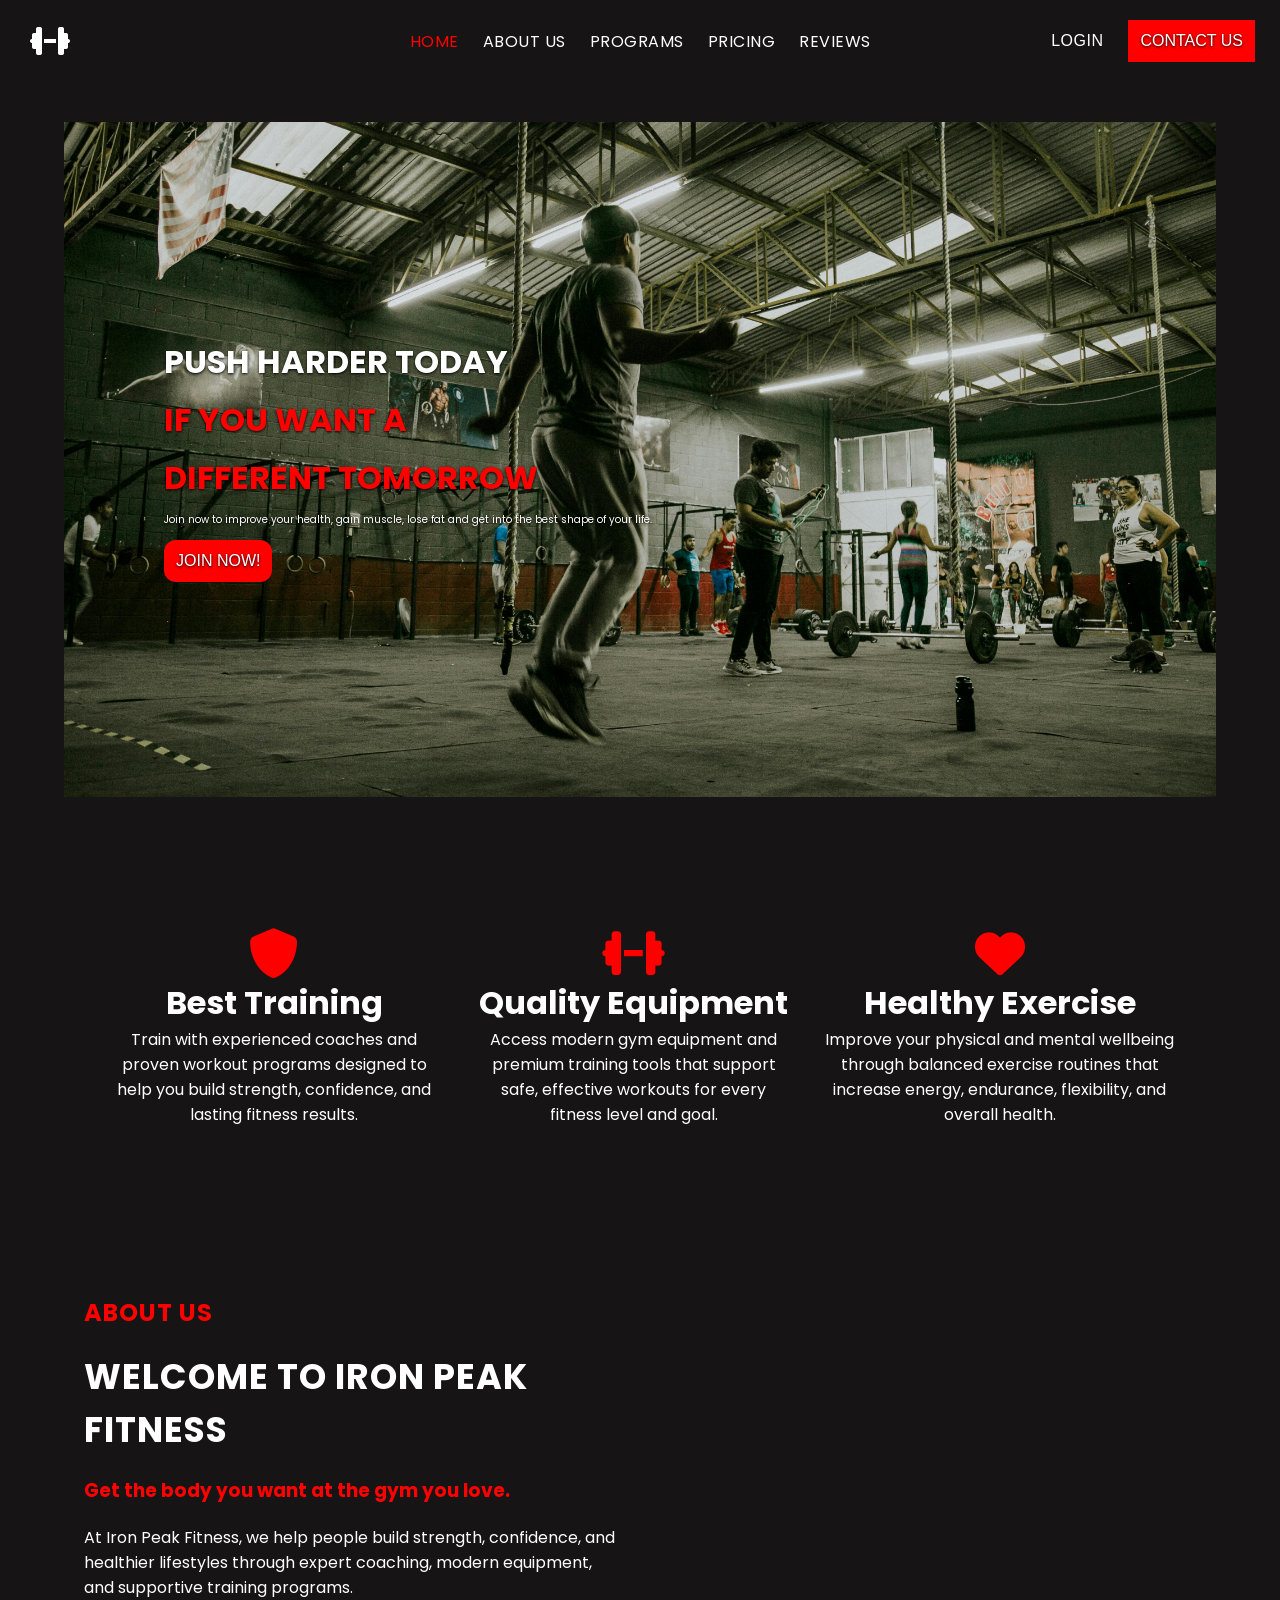
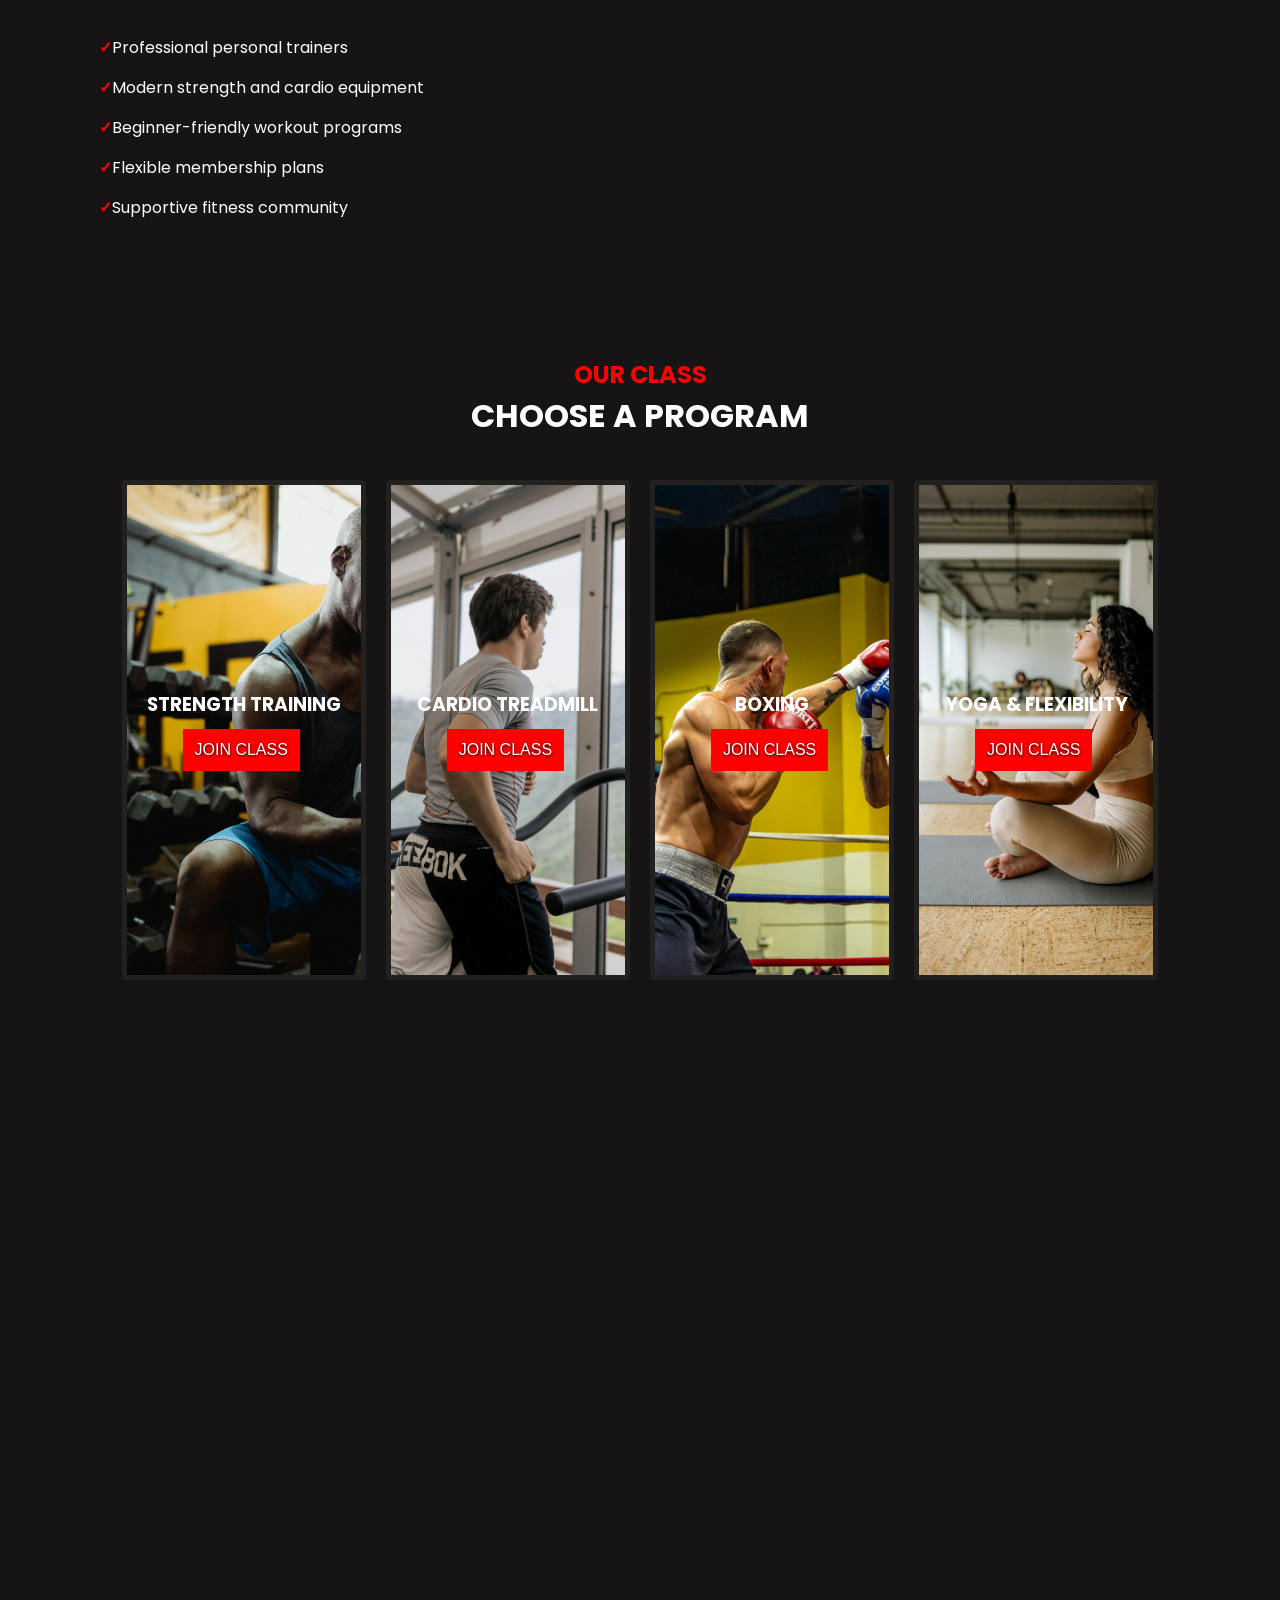
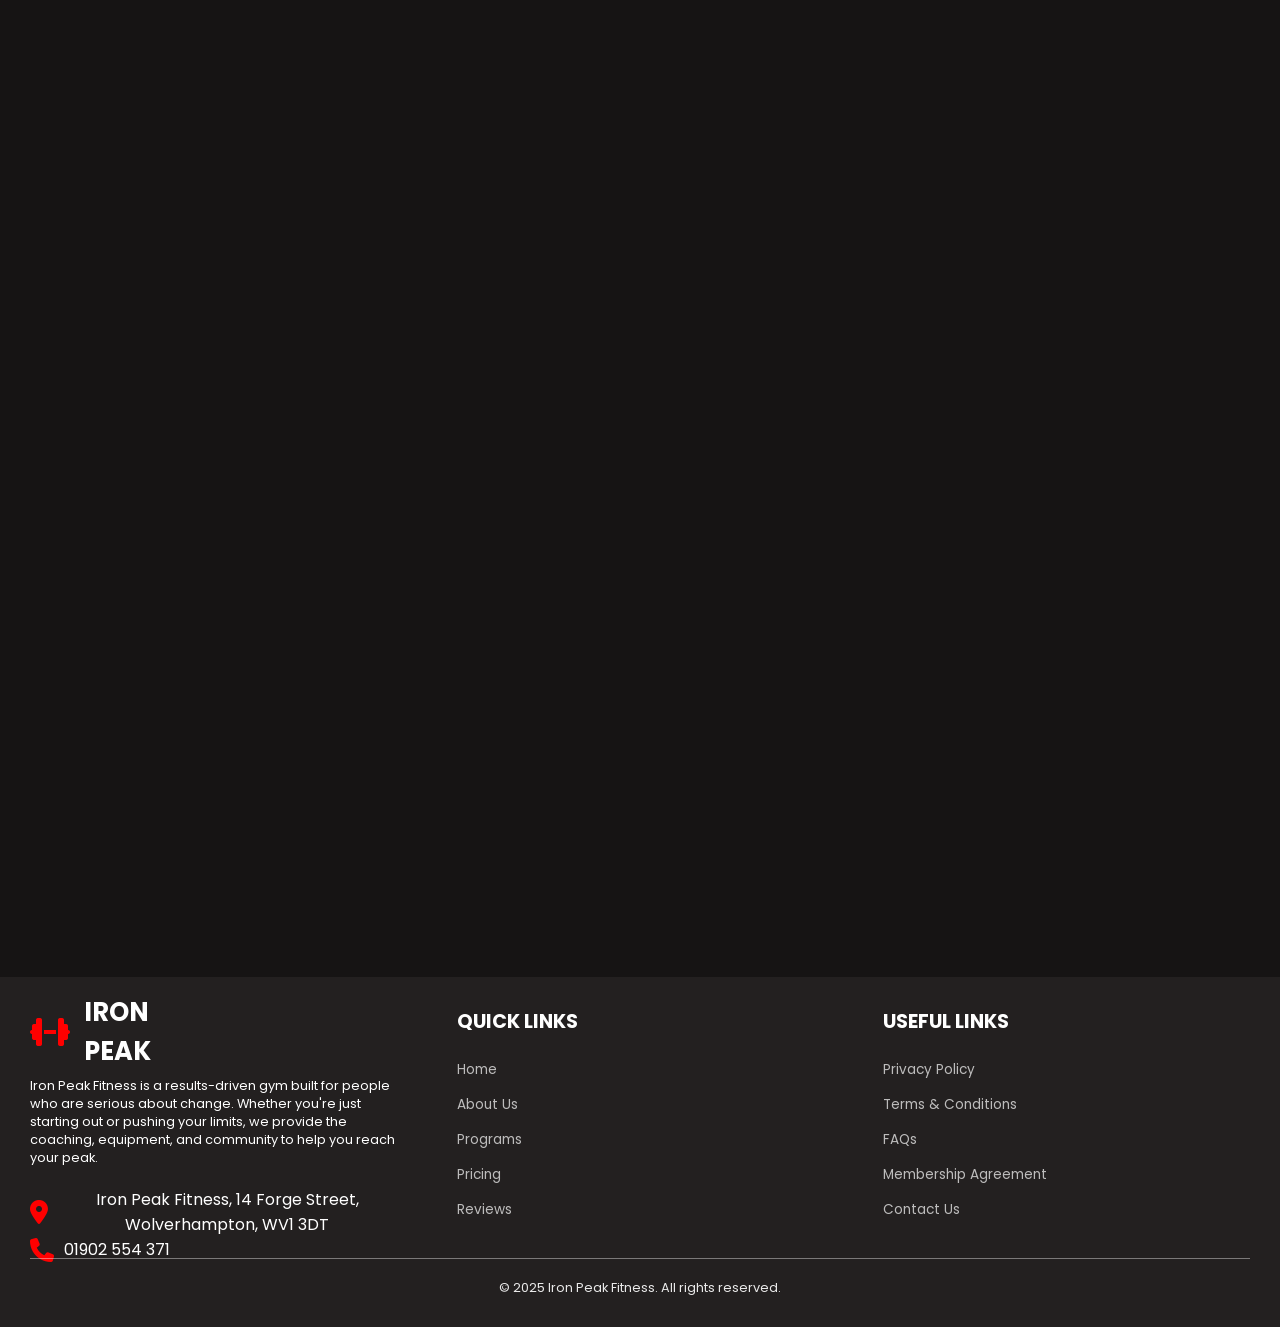
==== index.html @ 9422c751 "Reviews Reworked, HTML/CSS Reworked, Entire Footer Complete" ====
<!DOCTYPE html>
<html lang="en">
<head>
    <meta charset="UTF-8">
    <meta name="viewport" content="width=device-width, initial-scale=1.0">
    <title>Iron Peak</title>
    <link rel="stylesheet" href="CSS/style.css">
    <link rel="stylesheet" href="https://cdnjs.cloudflare.com/ajax/libs/font-awesome/6.5.0/css/all.min.css">
</head>
<body>
    <div class="navbar">
        <div class="company-name">
            <i class="fa-solid fa-dumbbell company-icon"></i>
        </div>
        <div class="nav-items">
            <a href="#home" class="nav-buttons nav-link">HOME</a>
            <a href="#about" class="nav-buttons nav-link">ABOUT US</a>
            <a href="#programs" class="nav-buttons nav-link">PROGRAMS</a>
            <a href="#pricing" class="nav-buttons nav-link">PRICING</a>
            <a href="#reviews" class="nav-buttons nav-link">REVIEWS</a>
        </div>
        <div class="nav-actions">
            <button class="nav-buttons">LOGIN</button>
            <button class="contact-us">CONTACT US</button>
        </div>
    </div>

    <div class="page-sections">
        <div class="join-us-section" id="home">
            <div class="message-wrapper">
                <div class="ju-message">
                    <p><strong>PUSH HARDER TODAY</strong></p>
                    <p class="text-red"><strong>IF YOU WANT A</strong></p>
                    <p class="text-red"><strong>DIFFERENT TOMORROW</strong></p>
                    <p class="ju-subtext">Join now to improve your health, gain muscle, lose fat and get into the best shape of your life.</p>
                </div>
                <button class="contact-us join-btn">JOIN NOW!</button>
            </div>
        </div>

        <div class="details-section hidden">
            <div class="training-text">
                <i class="fa-solid fa-shield"></i>
                <h1>Best Training</h1>
                <p>Train with experienced coaches and proven workout programs designed to help you build strength, confidence, and lasting fitness results.</p>
            </div>
            <div class="equipment-text">
                <i class="fa-solid fa-dumbbell"></i>
                <h1>Quality Equipment</h1>
                <p>Access modern gym equipment and premium training tools that support safe, effective workouts for every fitness level and goal.</p>
            </div>
            <div class="health-text">
                <i class="fa-solid fa-heart"></i>
                <h1>Healthy Exercise</h1>
                <p>Improve your physical and mental wellbeing through balanced exercise routines that increase energy, endurance, flexibility, and overall health.</p>
            </div>
        </div>

        <div class="about-us-section hidden" id="about">
            <div class="about-content">
                <h2 class="section-label">ABOUT US</h2>
                <h1 class="section-title">WELCOME TO IRON PEAK FITNESS</h1>
                <h3 class="text-red">Get the body you want at the gym you love.</h3>
                <p>At Iron Peak Fitness, we help people build strength, confidence, and healthier lifestyles through expert coaching, modern equipment, and supportive training programs.</p>
                <ul>
                    <li>Professional personal trainers</li>
                    <li>Modern strength and cardio equipment</li>
                    <li>Beginner-friendly workout programs</li>
                    <li>Flexible membership plans</li>
                    <li>Supportive fitness community</li>
                </ul>
            </div>
            <div class="about-image"></div>
        </div>

        <div class="program-section hidden" id="programs">
            <div class="program-text">
                <h2 class="section-label">OUR CLASS</h2>
                <h1>CHOOSE A PROGRAM</h1>
            </div>
            <div class="program-grids">
                <div class="program-card strength hidden">
                    <h3>STRENGTH TRAINING</h3>
                    <button class="contact-us">JOIN CLASS</button>
                </div>
                <div class="program-card cardio hidden">
                    <h3>CARDIO TREADMILL</h3>
                    <button class="contact-us">JOIN CLASS</button>
                </div>
                <div class="program-card boxing hidden">
                    <h3>BOXING</h3>
                    <button class="contact-us">JOIN CLASS</button>
                </div>
                <div class="program-card yoga hidden">
                    <h3>YOGA & FLEXIBILITY</h3>
                    <button class="contact-us">JOIN CLASS</button>
                </div>
            </div>
        </div>

        <div class="pricing-section hidden" id="pricing">
            <div class="program-text">
                <h2 class="section-label">OUR PRICING</h2>
                <h1>CHOOSE YOUR PLAN</h1>
            </div>
            <div class="pricing-grids">
                <div class="pricing-card pricing-card--standard hidden">
                    <h3>PERSONAL</h3>
                    <i class="fa-solid fa-utensils"></i>
                    <p>$49.99</p>
                    <ul>
                        <li> Access to all gym equipment</li>
                        <li> 2 group classes per week</li>
                        <li> Basic fitness assessment on joining</li>
                        <li> Access to member mobile app</li>
                        <li> Locker room & shower access</li>
                    </ul>
                    <div class="btn-wrapper">
                        <button class="contact-us pricing">GET STARTED</button>
                    </div>
                </div>
                <div class="pricing-card pricing-card--featured hidden">
                    <h3>ENTERPRISE</h3>
                    <i class="fa-solid fa-stopwatch"></i>
                    <p>$69.99</p>
                    <ul>
                        <li> Unlimited group classes</li>
                        <li> 1 personal training session per month</li>
                        <li> Quarterly fitness progress reviews</li>
                        <li> Nutrition guidance resources</li>
                        <li> Priority class booking</li>
                        <li> Locker room & shower access</li>
                    </ul>
                    <div class="btn-wrapper">
                        <button class="contact-us pricing">GET STARTED</button>
                    </div>
                </div>
                <div class="pricing-card pricing-card--standard hidden">
                    <h3>PROFESSIONAL</h3>
                    <i class="fa-solid fa-money-bill"></i>
                    <p>$129.99</p>
                    <ul>
                        <li> Unlimited group classes</li>
                        <li> 4 personal training sessions per month</li>
                        <li> Monthly body composition analysis</li>
                        <li> Custom nutrition & meal plan</li>
                        <li> 24/7 gym access</li>
                        <li> Dedicated locker</li>
                        <li> Direct coach messaging</li>
                    </ul>
                    <div class="btn-wrapper">
                        <button class="contact-us pricing">GET STARTED</button>
                    </div>
                </div>
            </div>
        </div>

        <div class="reviews-section hidden" id="reviews">

            <div class="review-title">
                    <h2 class="section-label">OUR TESTIMONIALS</h2>
                    <h1 class="section-title">WHAT THEY SAY</h1>
                </div>

            <div class="review-content">
                <div class="review">
                    <i class="fa-solid fa-quote-left quote-icon"></i>
                    <h3>Priya Sharma</h3>
                    <p>
                        As someone who was completely new to the gym, I was nervous about joining. The coaches at Iron Peak made me feel welcome from day one and helped me build a routine that actually fits my life. Six months in and I'm stronger than I've ever been.
                    </p>
                    <div class="star-wrapper">
                        <i class="fa-solid fa-star"></i>
                        <i class="fa-solid fa-star"></i>
                        <i class="fa-solid fa-star"></i>
                        <i class="fa-solid fa-star"></i>
                        <i class="fa-solid fa-star"></i>
                    </div>
                </div>

                <div class="review">
                    <i class="fa-solid fa-quote-left quote-icon"></i>
                    <h3>Marcus Webb</h3>
                    <p>
                        I've tried a few gyms over the years but Iron Peak is something else. The equipment is always clean and well-maintained, the staff actually know your name, and the atmosphere pushes you to show up even on the days you don't feel like it. Best decision I've made for my health.
                    </p>
                    <div class="star-wrapper">
                        <i class="fa-solid fa-star"></i>
                        <i class="fa-solid fa-star"></i>
                        <i class="fa-solid fa-star"></i>
                        <i class="fa-solid fa-star"></i>
                        <i class="fa-solid fa-star"></i>
                    </div>
                </div>
            </div>
        </div>

        <div class="footer">
            <div class="footer-info">
                <div class="footer-branding">
                    <div class="footer-title">
                        <i class="fa-solid fa-dumbbell dumbell"></i>
                        <h1>IRON PEAK</h1>
                    </div>
                        <p class="text-white">Iron Peak Fitness is a results-driven gym built for people who are serious about change. Whether you're just starting out or pushing your limits, we provide the coaching, equipment, and community to help you reach your peak.</p>
                    <div class="footer-location-number">
                        <div class="location">
                           <i class="fa-solid fa-location-dot"></i> 
                           <p>Iron Peak Fitness, 14 Forge Street, Wolverhampton, WV1 3DT</p>
                        </div>

                        <div class="number">
                            <i class="fa-solid fa-phone"></i>
                            <p>01902 554 371</p>
                        </div>
                    </div>
                </div>

                    <div class="footer-branding">
                        <div class="footer-title font-size">
                            <h1>QUICK LINKS</h1>
                        </div>
                        <ul class="footer-links">
                            <li><a href="#home">Home</a></li>
                            <li><a href="#about">About Us</a></li>
                            <li><a href="#programs">Programs</a></li>
                            <li><a href="#pricing">Pricing</a></li>
                            <li><a href="#reviews">Reviews</a></li>
                        </ul>
                    </div>

                    <div class="footer-branding">
                        <div class="footer-title font-size">
                            <h1>USEFUL LINKS</h1>
                        </div>
                        <ul class="footer-links">
                            <li><a href="#">Privacy Policy</a></li>
                            <li><a href="#">Terms & Conditions</a></li>
                            <li><a href="#">FAQs</a></li>
                            <li><a href="#">Membership Agreement</a></li>
                            <li><a href="#">Contact Us</a></li>
                        </ul>
                    </div>
                    <div class="footer-socials">
                        <p class="text-white">© 2025 Iron Peak Fitness. All rights reserved.</p>
                    </div>
            </div>
        </div>


    </div>

    <script src="JS/app.js"></script>
</body>
</html>
---- CSS/style.css ----
@import url(https://fonts.googleapis.com/css?family=Poppins:100,100italic,200,200italic,300,300italic,regular,italic,500,500italic,600,600italic,700,700italic,800,800italic,900,900italic);

html {
    scroll-behavior: smooth;
}

* {
    margin: 0;
    padding: 0;
    box-sizing: border-box;
}

body {
    font-family: 'Poppins', Arial;
    min-width: 100%;
    background-color: rgb(22, 20, 20);
}

/* Utilities */

.text-red {
    color: red;
}

.text-white {
    color: white;
    font-size: 0.8rem;
}

.section-label {
    color: red;
}

.section-title {
    font-size: 35px;
}

/* Nav */
.navbar {
    display: flex;
    align-items: center;
    justify-content: space-between;
    padding: 20px;
    height: 10%;
    width: 100%;
    position: sticky;
    top: 0;
    z-index: 1000;
    background-color: rgba(23, 21, 21, 0.95);
    backdrop-filter: blur(8px);
}

.company-name {
    display: flex;
    flex-direction: column;
    align-items: center;
    color: white;
    padding-left: 10px;
}

.company-name h5 {
    margin: 0;
}

.company-name p {
    margin: 0;
}

.company-icon {
    font-size: 2rem;
    color: white;
}

.nav-items {
    display: flex;
    gap: 14px;
    position: absolute;
    left: 50%;
    transform: translateX(-50%);
}

.nav-buttons {
    border: none;
    padding: 5px;
    border-radius: 5px;
    background: none;
    color: white;
    cursor: pointer;
    letter-spacing: 0.5px;
    font-size: 1rem;
    text-decoration: none;
}

.contact-us {
    border: none;
    padding: 12px;
    margin-right: 5px;
    background-color: red;
    color: white;
    text-align: center;
    cursor: pointer;
    font-size: 1rem;
    text-shadow: 0px 1px 3px black;
}

.nav-buttons:hover {
    transform: translateY(-1px);
    transition: 0.1s ease-out;
}

.nav-buttons:active {
    transform: translateY(0px);
}

.contact-us:hover {
    transform: translateY(-1px);
    transition: 0.1s ease-out;
}

.contact-us:active {
    transform: translateY(0px);
}

.nav-actions {
    display: flex;
    gap: 20px;
    align-items: center;
}

/* Join Us Section */

.page-sections {
    display: flex;
    min-width: 100%;
    flex-direction: column;
    gap: 80px;
    padding: 40px 0;
    padding-bottom: 0;
}

.join-us-section {
    height: 75vh;
    background-image: url(../Images/JoinUsBG.jpg);
    background-size: cover;
    background-position: center;
    background-repeat: no-repeat;
    padding: 30px;
    width: 90%;
    max-width: 1600px;
    margin: 0 auto;
}

.ju-message {
    color: white;
    width: fit-content;
    display: flex;
    flex-direction: column;
    gap: 10px;
    font-size: 2rem;
    text-shadow: 0px 1px 3px black;
}

.ju-subtext {
    font-size: 10px;
}

.message-wrapper {
    min-width: 25%;
    height: 100%;
    display: flex;
    justify-content: center;
    align-items: flex-start;
    flex-direction: column;
    margin-left: 70px;
}

.join-btn {
    border-radius: 12px;
    margin-top: 12px;
}

/* Details Section */

.details-section {
    display: flex;
    align-items: center;
    gap: 10px;
    padding: 30px;
    width: 90%;
    height: 300px;
    max-width: 1600px;
    margin: 0 auto;
}

.training-text, .equipment-text, .health-text {
    padding: 10px;
    color: white;
    text-align: center;
}

.training-text i, .equipment-text i, .health-text i {
    font-size: 50px;
    color: red;
}

/* About Us Section */

.about-us-section {
    width: 90%;
    max-width: 1600px;
    height: 600px;
    display: flex;
    justify-content: space-between;
    align-items: center;
    margin: 0 auto;
}

.about-content {
    width: 50%;
    display: flex;
    flex-direction: column;
    gap: 20px;
    padding: 20px;
    color: white;
}

.about-content h1, .about-content h2 {
    letter-spacing: 1px;
}

.about-content ul {
    list-style: none;
    padding: 0;
}

.about-content li {
    margin: 15px 0 0 15px;
}

.about-content li::before {
    content: "✓";
    color: red;
    font-weight: bold;
}

.about-image {
    width: 50%;
    height: 100%;
    background-image: url(../Images/BG1.jpg);
    background-size: cover;
    background-position: center;
    background-repeat: no-repeat;
}

/* Program Section */

.program-section {
    width: 90%;
    max-width: 1600px;
    height: 700px;
    margin: 0 auto;
}

.program-text {
    display: flex;
    justify-content: center;
    align-items: center;
    flex-direction: column;
    padding: 20px;
    color: white;
    width: 100%;
    max-width: 1600px;
}

.program-grids {
    display: grid;
    grid-template-columns: repeat(4, 1fr);
    gap: 20px;
    width: 90%;
    height: 500px;
    margin: 20px auto;
}

.program-card {
    color: white;
    padding: 20px;
    display: flex;
    flex-direction: column;
    justify-content: center;
    align-items: center;
    text-align: center;
    gap: 10px;
    transition: transform 0.3s ease, box-shadow 0.3s ease;
    background-size: cover;
    border: 5px solid rgb(35, 32, 32);
    border-radius: 4px;
}

.yoga {
    background-image: url(../Images/GRID4.jpg);
    background-size: cover;
    background-position: center;
    background-repeat: no-repeat;
}

.strength {
    background-image: url(../Images/GRID1.jpg);
    background-size: cover;
    background-position: center;
    background-repeat: no-repeat;
}

.cardio {
    background-image: url(../Images/GRID2.jpg);
    background-size: cover;
    background-position: center;
    background-repeat: no-repeat;
}

.boxing {
    background-image: url(../Images/GRID3.jpg);
    background-size: cover;
    background-position: center;
    background-repeat: no-repeat;
}

.program-card:hover {
    transform: translateY(-10px);
}

/* Pricing Section */

.pricing-section {
    width: 90%;
    max-width: 1600px;
    height: 700px;
    margin: 0 auto;
}

.pricing-card {
    color: white;
    border-radius: 12px;
    display: flex;
    text-align: center;
    flex-direction: column;
    margin: 20px;
    gap: 20px;
    font-size: 1rem;
    padding: 20px 20px 40px 20px;
}

.pricing-card--standard {
    border: 2px solid white;
}

.pricing-card--featured {
    border: 2px solid red;
}

.pricing-card ul {
    list-style: none;
    padding: 0;
}

.pricing-card i {
    font-size: 2rem;
}

.pricing-card p {
    font-size: 2.2rem;
    color: red;
    font-weight: bold;
    padding-bottom: 20px;
    border-bottom: 1px solid rgba(255, 0, 0, 0.4);
    align-self: stretch;
}

.pricing-card h3 {
    letter-spacing: 2px;
    font-size: 1.5rem;
}

.pricing-card li {
    margin: 15px 0 0 15px;
    list-style: none;
    text-align: center;
}

.pricing-card li::before {
    content: "✓";
    color: red;
    font-weight: bold;
}

.pricing {
    text-align: center;
    width: 50%;
}

.btn-wrapper {
    display: flex;
    justify-content: center;
    align-items: center;
}

.pricing-grids {
    display: grid;
    grid-template-columns: repeat(3, 1fr);
    gap: 20px;
    width: 90%;
    height: 500px;
    margin: 20px auto;
}

.about-us-section,
.program-section,
.pricing-section,
.join-us-section,
.reviews-section {
    scroll-margin-top: 100px;
}

/* Reviews Section */

.reviews-section {
    width: 90%;
    max-width: 1600px;
    min-height: 600px;
    display: flex;
    flex-direction: column;
    justify-content: center;
    align-items: center;
    margin: 0 auto;
}

.review-content {
    width: 100%;
    gap: 20px;
    padding: 20px;
    color: white;

    display: grid;
    grid-template-columns: repeat(2, 1fr);
}

.review {
    display: flex;
    align-items: center;
    justify-content: center;
    flex-direction: column;
    gap: 7px;
    text-align: center;
    border-radius: 4px;
    padding: 20px;
    background-color: rgb(35, 32, 32); 
}

.review-title {
    width: 100%;
    display: flex;
    flex-direction: column;
    justify-content: center;
    align-items: center;
    gap: 6px;
    padding: 10px;
    color: white;
}

.star-wrapper {
    display: flex;
    color: red;
    gap: 10px;
    font-size: 1.3rem;
}

.quote-icon {
    font-size: 3rem;
    color: red;
}

/* Footer */

.footer {
    width: 100%;
    min-height: 350px;

    background-color: rgb(35, 32, 32); 
}

.footer-info {
    min-height: 350px;
    width: 100%;
    display: grid;
    grid-template-columns: repeat(3, 1fr);
    grid-template-rows: auto auto;
}

.footer-branding {
    height: 270px;
    padding: 30px;
    display: flex;
    flex-direction: column;
    gap: 20px;
}

.footer-title {
  display: flex;
  gap: 14px;
  color: white;
  align-items: center;
  height: 50px;
  width: 40%;
  font-size: 0.8rem;
}

.footer-location-number {
    height: 100%;
    display: flex;
    flex-direction: column;
    justify-content: space-between;
}

.fa-location-dot, .fa-phone {
    color: red;
    font-size: 1.5rem;
}

.location, .number {
    display: flex;
    align-items: center;
    text-align: center;
    gap: 10px;
    color: white;
}

.dumbell {
    font-size: 2rem;
    color: red;
}

.footer-links {
    list-style: none;
    padding: 0;
    display: flex;
    flex-direction: column;
    gap: 10px;
}

.footer-links a {
    color: rgba(255, 255, 255, 0.7);
    text-decoration: none;
    font-size: 0.85rem;
    transition: color 0.2s ease;
}

.footer-links a:hover {
    color: red;
}

.font-size {
    font-size: 0.6rem;
}

.footer-socials {
    grid-column: 1 / -1;
    padding: 20px 30px;
    border-top: 1px solid rgba(255, 255, 255, 0.4);
    margin: 0 30px 0 30px;
    text-align: center;
}

.footer-socials p {
    opacity: 0.9;
}

/* Animations */

.hidden {
    opacity: 0;
    transform: translateY(50px);
    transition: all 0.6s ease;
}

.show {
    opacity: 1;
    transform: translateY(0);
}

.active-link {
    color: red;
}

/* Media Query */
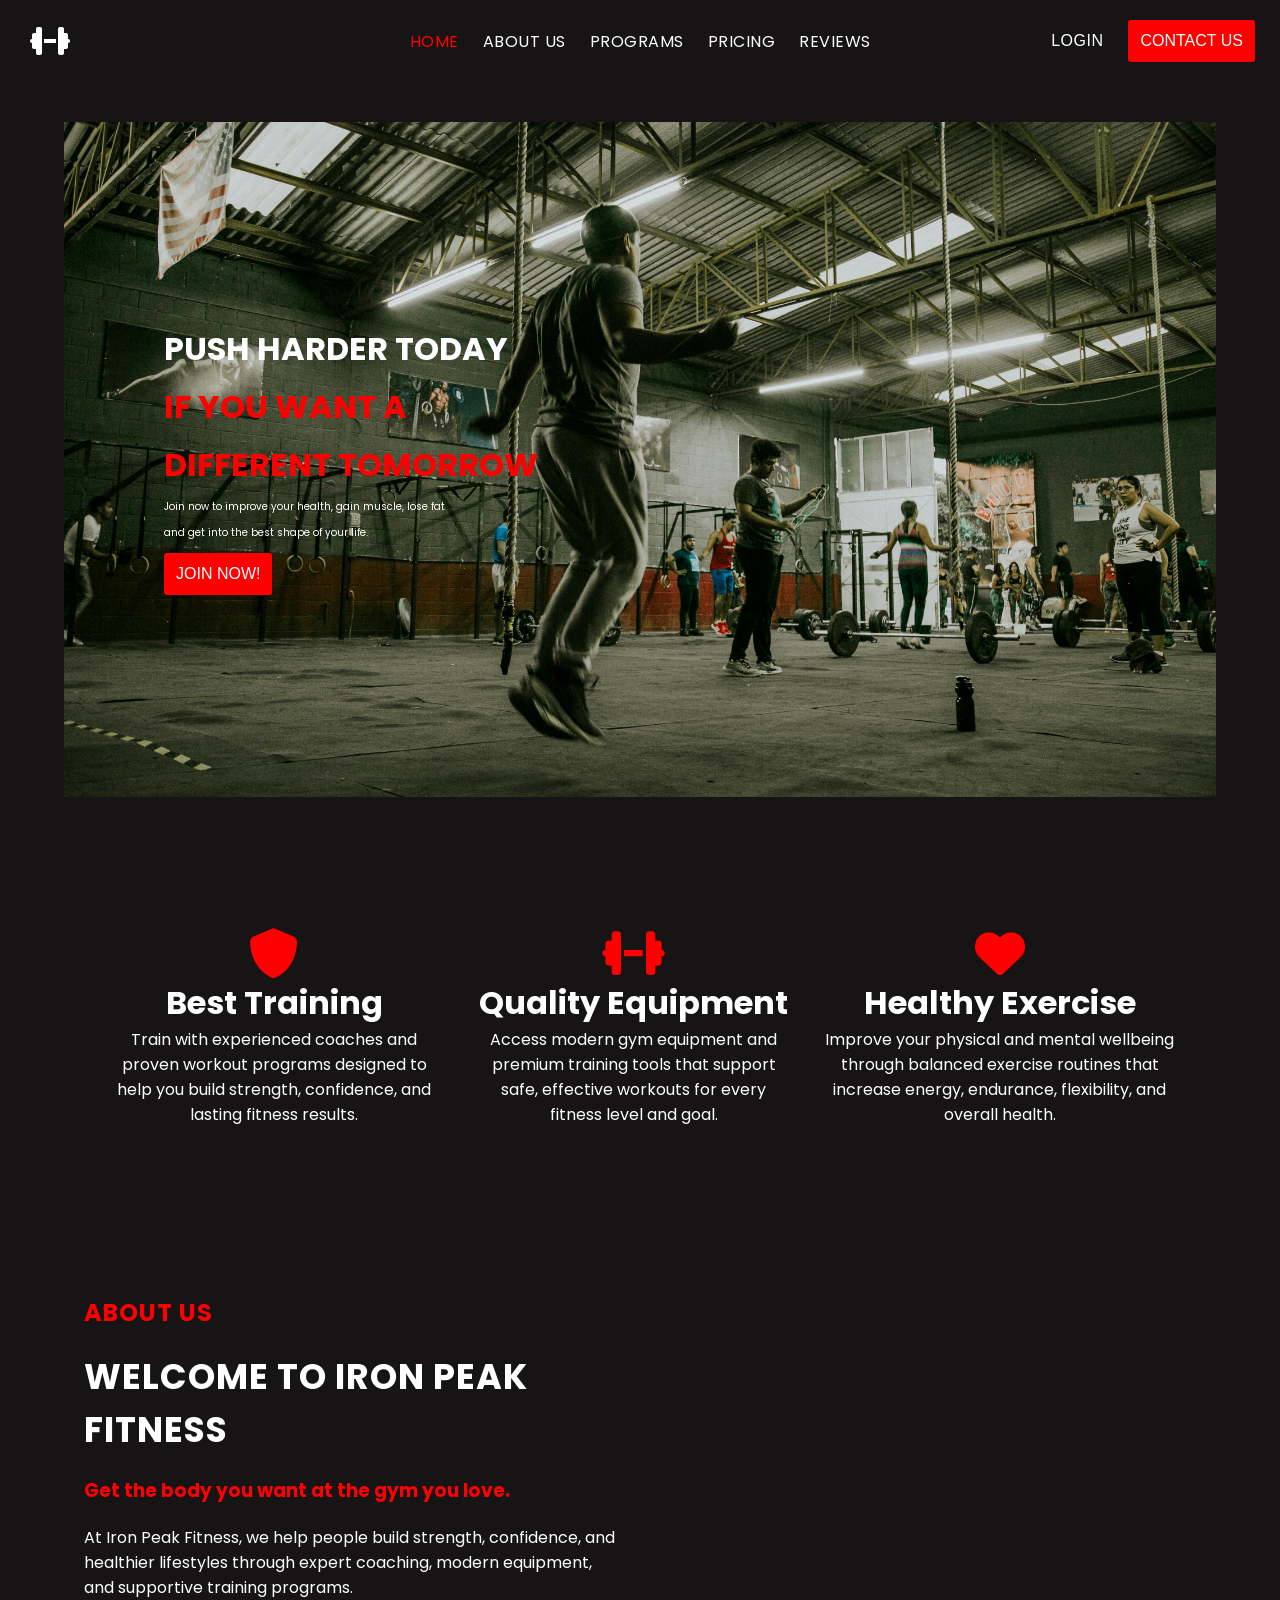
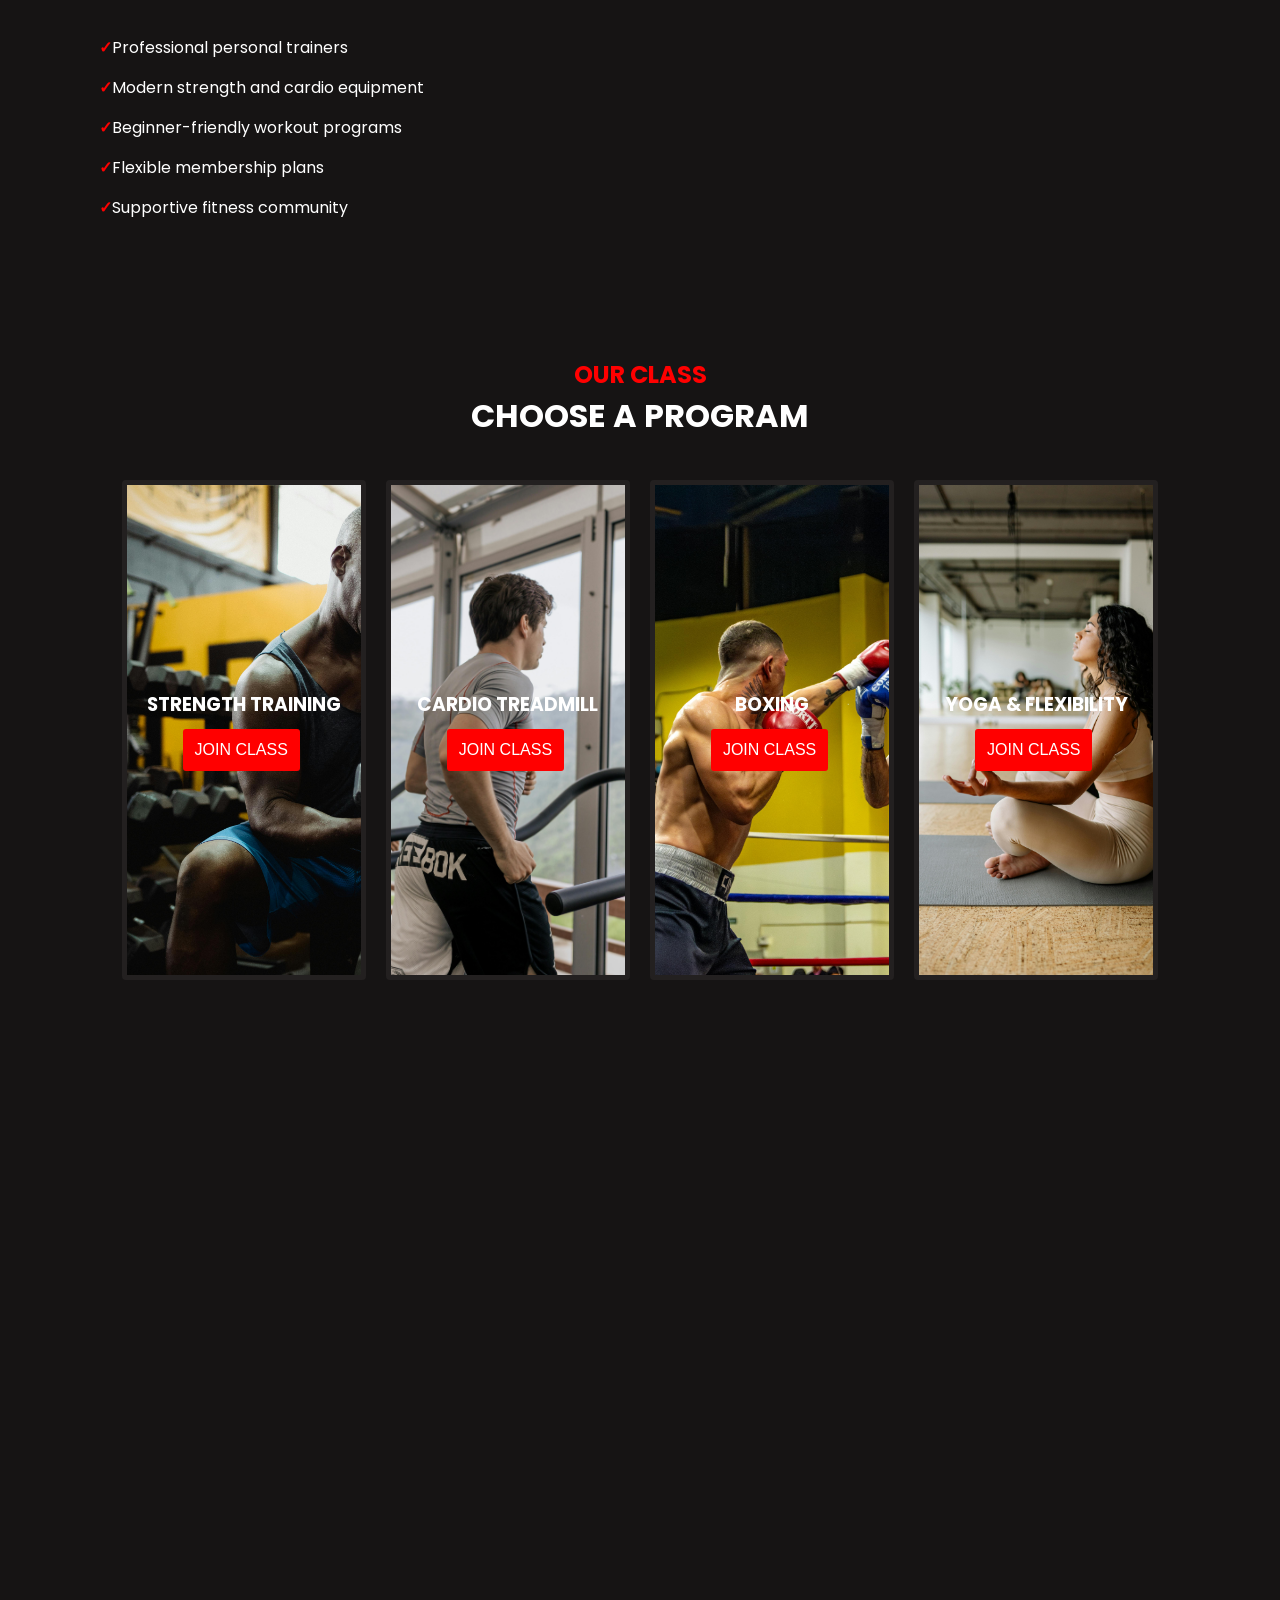
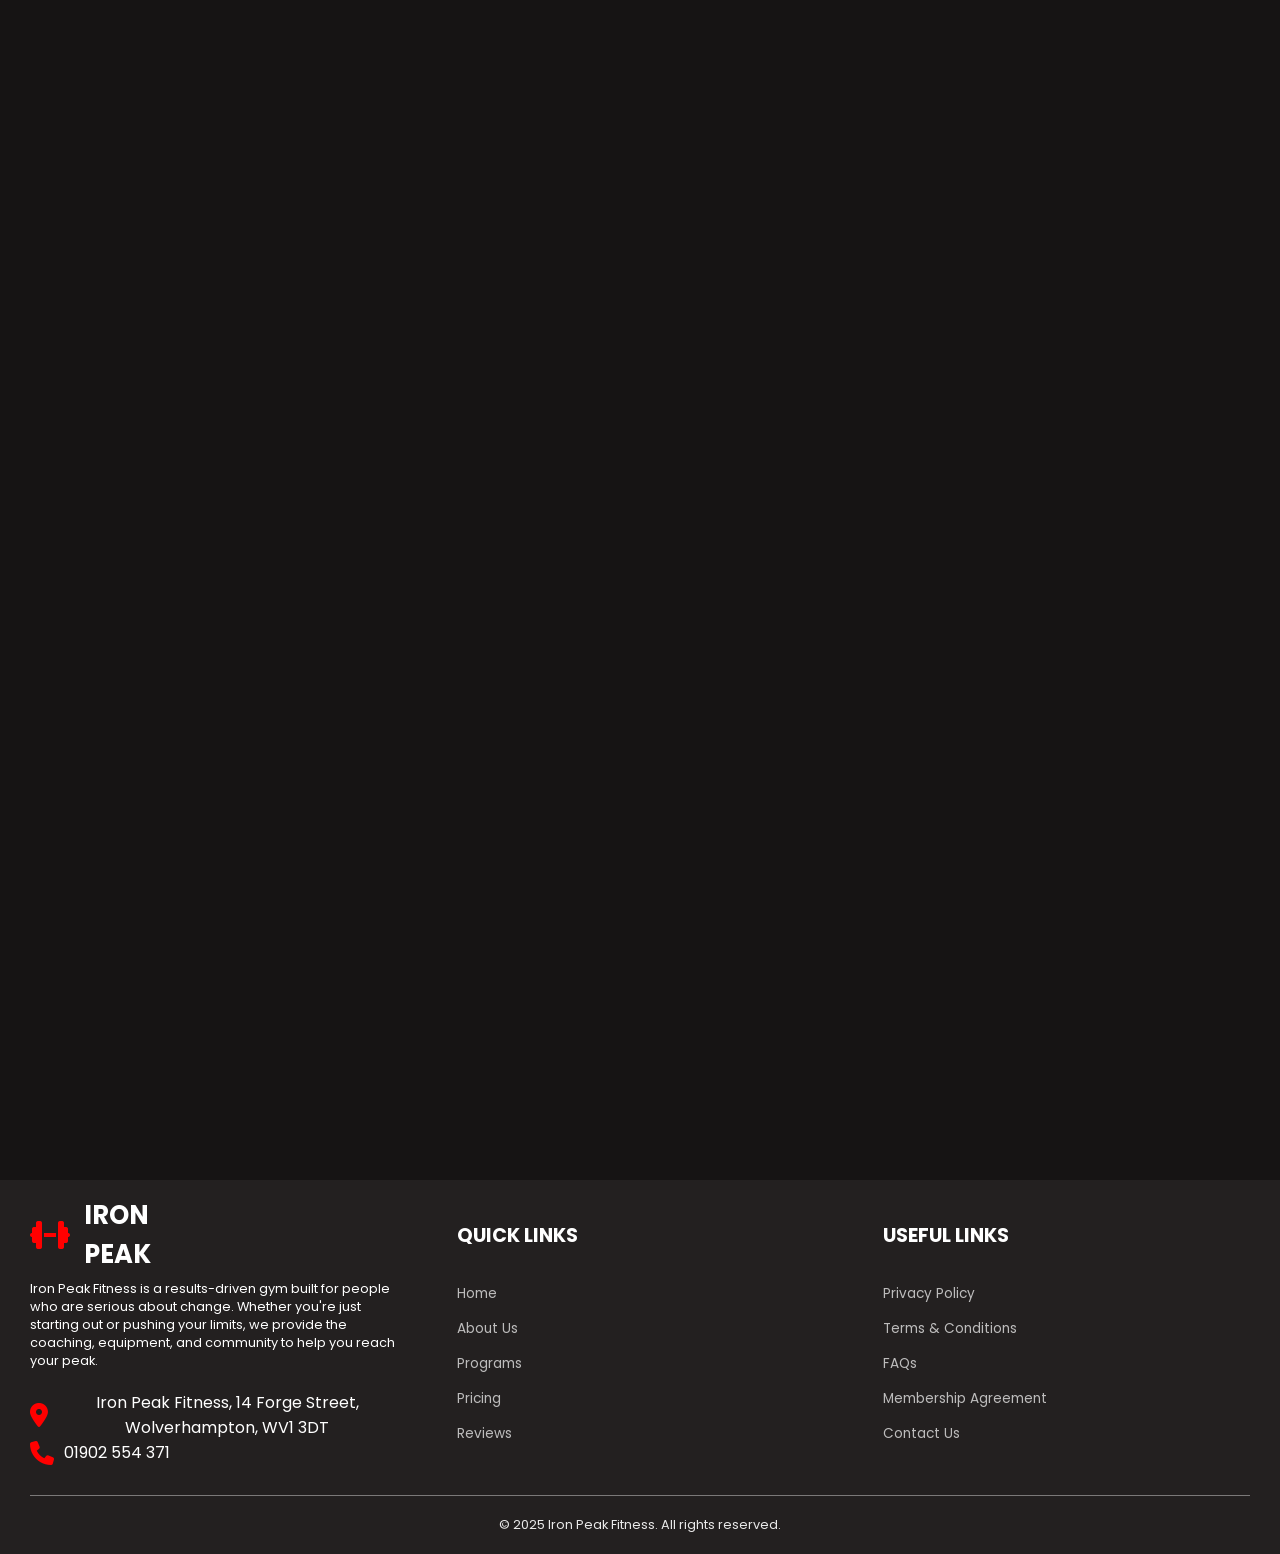
==== commit c2098e63: "Hamburger menu and links complete, full media query finished" ====
--- a/index.html
+++ b/index.html
@@ -8,22 +8,34 @@
     <link rel="stylesheet" href="https://cdnjs.cloudflare.com/ajax/libs/font-awesome/6.5.0/css/all.min.css">
 </head>
 <body>
-    <div class="navbar">
-        <div class="company-name">
-            <i class="fa-solid fa-dumbbell company-icon"></i>
-        </div>
-        <div class="nav-items">
-            <a href="#home" class="nav-buttons nav-link">HOME</a>
-            <a href="#about" class="nav-buttons nav-link">ABOUT US</a>
-            <a href="#programs" class="nav-buttons nav-link">PROGRAMS</a>
-            <a href="#pricing" class="nav-buttons nav-link">PRICING</a>
-            <a href="#reviews" class="nav-buttons nav-link">REVIEWS</a>
-        </div>
-        <div class="nav-actions">
-            <button class="nav-buttons">LOGIN</button>
-            <button class="contact-us">CONTACT US</button>
-        </div>
-    </div>
+   <div class="navbar">
+    <div class="company-name">
+        <i class="fa-solid fa-dumbbell company-icon"></i>
+    </div>
+    <div class="nav-items">
+        <a href="#home" class="nav-buttons nav-link">HOME</a>
+        <a href="#about" class="nav-buttons nav-link">ABOUT US</a>
+        <a href="#programs" class="nav-buttons nav-link">PROGRAMS</a>
+        <a href="#pricing" class="nav-buttons nav-link">PRICING</a>
+        <a href="#reviews" class="nav-buttons nav-link">REVIEWS</a>
+    </div>
+    <div class="nav-actions">
+        <button class="nav-buttons">LOGIN</button>
+        <button class="contact-us nav-contact-btn">CONTACT US</button>
+        <button class="hamburger" aria-label="Open menu">
+            <i class="fa-solid fa-bars"></i>
+        </button>
+    </div>
+</div>
+
+<div class="mobile-menu">
+    <a href="#home" class="mobile-link">HOME</a>
+    <a href="#about" class="mobile-link">ABOUT US</a>
+    <a href="#programs" class="mobile-link">PROGRAMS</a>
+    <a href="#pricing" class="mobile-link">PRICING</a>
+    <a href="#reviews" class="mobile-link">REVIEWS</a>
+    <a href="#" class="mobile-link">CONTACT US</a>
+</div>
 
     <div class="page-sections">
         <div class="join-us-section" id="home">
@@ -32,7 +44,8 @@
                     <p><strong>PUSH HARDER TODAY</strong></p>
                     <p class="text-red"><strong>IF YOU WANT A</strong></p>
                     <p class="text-red"><strong>DIFFERENT TOMORROW</strong></p>
-                    <p class="ju-subtext">Join now to improve your health, gain muscle, lose fat and get into the best shape of your life.</p>
+                    <p class="ju-subtext">Join now to improve your health, gain muscle, lose fat</p> 
+                        <p class="ju-subtext">and get into the best shape of your life.</p>
                 </div>
                 <button class="contact-us join-btn">JOIN NOW!</button>
             </div>
--- a/CSS/style.css
+++ b/CSS/style.css
@@ -100,7 +100,8 @@
     text-align: center;
     cursor: pointer;
     font-size: 1rem;
-    text-shadow: 0px 1px 3px black;
+    font-weight:530;
+    border-radius: 3px;
 }
 
 .nav-buttons:hover {
@@ -157,7 +158,6 @@
     flex-direction: column;
     gap: 10px;
     font-size: 2rem;
-    text-shadow: 0px 1px 3px black;
 }
 
 .ju-subtext {
@@ -175,7 +175,6 @@
 }
 
 .join-btn {
-    border-radius: 12px;
     margin-top: 12px;
 }
 
@@ -187,7 +186,7 @@
     gap: 10px;
     padding: 30px;
     width: 90%;
-    height: 300px;
+    min-height: 300px;
     max-width: 1600px;
     margin: 0 auto;
 }
@@ -210,7 +209,7 @@
     max-width: 1600px;
     height: 600px;
     display: flex;
-    justify-content: space-between;
+    justify-content: center;
     align-items: center;
     margin: 0 auto;
 }
@@ -219,6 +218,7 @@
     width: 50%;
     display: flex;
     flex-direction: column;
+    justify-content: center;
     gap: 20px;
     padding: 20px;
     color: white;
@@ -257,7 +257,7 @@
 .program-section {
     width: 90%;
     max-width: 1600px;
-    height: 700px;
+    min-height: 700px;
     margin: 0 auto;
 }
 
@@ -277,7 +277,7 @@
     grid-template-columns: repeat(4, 1fr);
     gap: 20px;
     width: 90%;
-    height: 500px;
+    min-height: 500px;
     margin: 20px auto;
 }
 
@@ -333,7 +333,7 @@
 .pricing-section {
     width: 90%;
     max-width: 1600px;
-    height: 700px;
+    min-height: 700px;
     margin: 0 auto;
 }
 
@@ -408,7 +408,7 @@
     grid-template-columns: repeat(3, 1fr);
     gap: 20px;
     width: 90%;
-    height: 500px;
+    min-height: 500px;
     margin: 20px auto;
 }
 
@@ -438,7 +438,6 @@
     gap: 20px;
     padding: 20px;
     color: white;
-
     display: grid;
     grid-template-columns: repeat(2, 1fr);
 }
@@ -452,7 +451,7 @@
     text-align: center;
     border-radius: 4px;
     padding: 20px;
-    background-color: rgb(35, 32, 32); 
+    background-color: rgb(35, 32, 32);
 }
 
 .review-title {
@@ -483,8 +482,7 @@
 .footer {
     width: 100%;
     min-height: 350px;
-
-    background-color: rgb(35, 32, 32); 
+    background-color: rgb(35, 32, 32);
 }
 
 .footer-info {
@@ -496,7 +494,7 @@
 }
 
 .footer-branding {
-    height: 270px;
+    min-height: 270px;
     padding: 30px;
     display: flex;
     flex-direction: column;
@@ -504,13 +502,13 @@
 }
 
 .footer-title {
-  display: flex;
-  gap: 14px;
-  color: white;
-  align-items: center;
-  height: 50px;
-  width: 40%;
-  font-size: 0.8rem;
+    display: flex;
+    gap: 14px;
+    color: white;
+    align-items: center;
+    height: 50px;
+    width: 40%;
+    font-size: 0.8rem;
 }
 
 .footer-location-number {
@@ -590,4 +588,202 @@
     color: red;
 }
 
-/* Media Query */+/* Hamburger */
+
+.hamburger {
+    display: none;
+    background: none;
+    border: none;
+    color: white;
+    font-size: 1.5rem;
+    cursor: pointer;
+    padding: 5px;
+}
+
+.mobile-menu {
+    display: none;
+    flex-direction: column;
+    background-color: rgba(23, 21, 21, 0.98);
+    width: 100%;
+    max-height: 0;
+    overflow: hidden;
+    transition: max-height 0.3s ease;
+    z-index: 999;
+}
+
+.mobile-menu.open {
+    max-height: 400px;
+}
+
+.mobile-link {
+    color: white;
+    text-decoration: none;
+    padding: 16px 24px;
+    font-size: 1rem;
+    letter-spacing: 0.5px;
+    border-bottom: 1px solid rgba(255, 255, 255, 0.08);
+    transition: color 0.2s ease, background-color 0.2s ease;
+}
+
+.mobile-link:hover {
+    color: red;
+    background-color: rgba(255, 255, 255, 0.04);
+}
+
+/* Media Queries */
+
+@media (max-width: 1100px) {
+
+    .about-us-section,
+    .program-section,
+    .pricing-section,
+    .join-us-section,
+    .reviews-section {
+        scroll-margin-top: 70px;
+    }
+
+    .hamburger {
+        display: block;
+    }
+
+    .mobile-menu {
+        display: flex;
+    }
+
+    /* Nav */
+    .nav-items {
+        display: none;
+    }
+
+    /* Programs */
+    .program-section {
+        min-height: unset;
+    }
+
+    .program-grids {
+        grid-template-columns: 1fr;
+        min-height: unset;
+    }
+
+    .program-card {
+        min-height: 400px;
+    }
+
+    .yoga {
+        background-position: 50% 35%;
+    }
+
+    .strength {
+        background-position: 50% 40%;
+    }
+
+    .cardio {
+        background-position: 50% 45%;
+    }
+
+    .boxing {
+        background-position: center;
+    }
+
+    /* About */
+    .about-us-section {
+        flex-direction: column;
+        height: auto;
+        min-height: unset;
+    }
+
+    .about-content {
+        width: 100%;
+    }
+
+    .about-image {
+        width: 100%;
+        height: 300px;
+    }
+
+    /* Pricing */
+    .pricing-section {
+        min-height: unset;
+    }
+
+    .pricing-grids {
+        grid-template-columns: 1fr;
+        min-height: unset;
+        width: 100%;
+    }
+
+    .pricing-card {
+        margin: 10px 0;
+    }
+
+    /* Footer */
+    .location p {
+        font-size: 0.5rem;
+    }
+}
+
+@media (max-width: 768px) {
+
+    /* Hero */
+    .join-us-section {
+        width: 100%;
+        height: 60vh;
+        display: flex;
+        justify-content: center;
+    }
+
+    .message-wrapper {
+        margin-left: 20px;
+    }
+
+    /* Details */
+    .details-section {
+        flex-direction: column;
+        height: auto;
+        gap: 70px;
+    }
+
+    .page-sections {
+        gap: 100px;
+    }
+
+    /* Programs */
+    .program-card {
+        min-height: 200px;
+    }
+
+    /* Reviews */
+    .review-content {
+        grid-template-columns: 1fr;
+    }
+
+    /* Footer */
+    .footer-info {
+        grid-template-columns: 1fr;
+    }
+
+    .footer-branding {
+        min-height: unset;
+        height: auto;
+    }
+
+    .footer-title {
+        width: 100%;
+    }
+
+    /* Nav actions — hide Contact Us, keep Login for hamburger later */
+    .nav-contact-btn {
+        display: none;
+    }
+}
+
+@media (max-width: 480px) {
+
+    .section-title {
+        font-size: 24px;
+    }
+
+    .location p {
+        font-size: 0.7rem;
+    }
+}
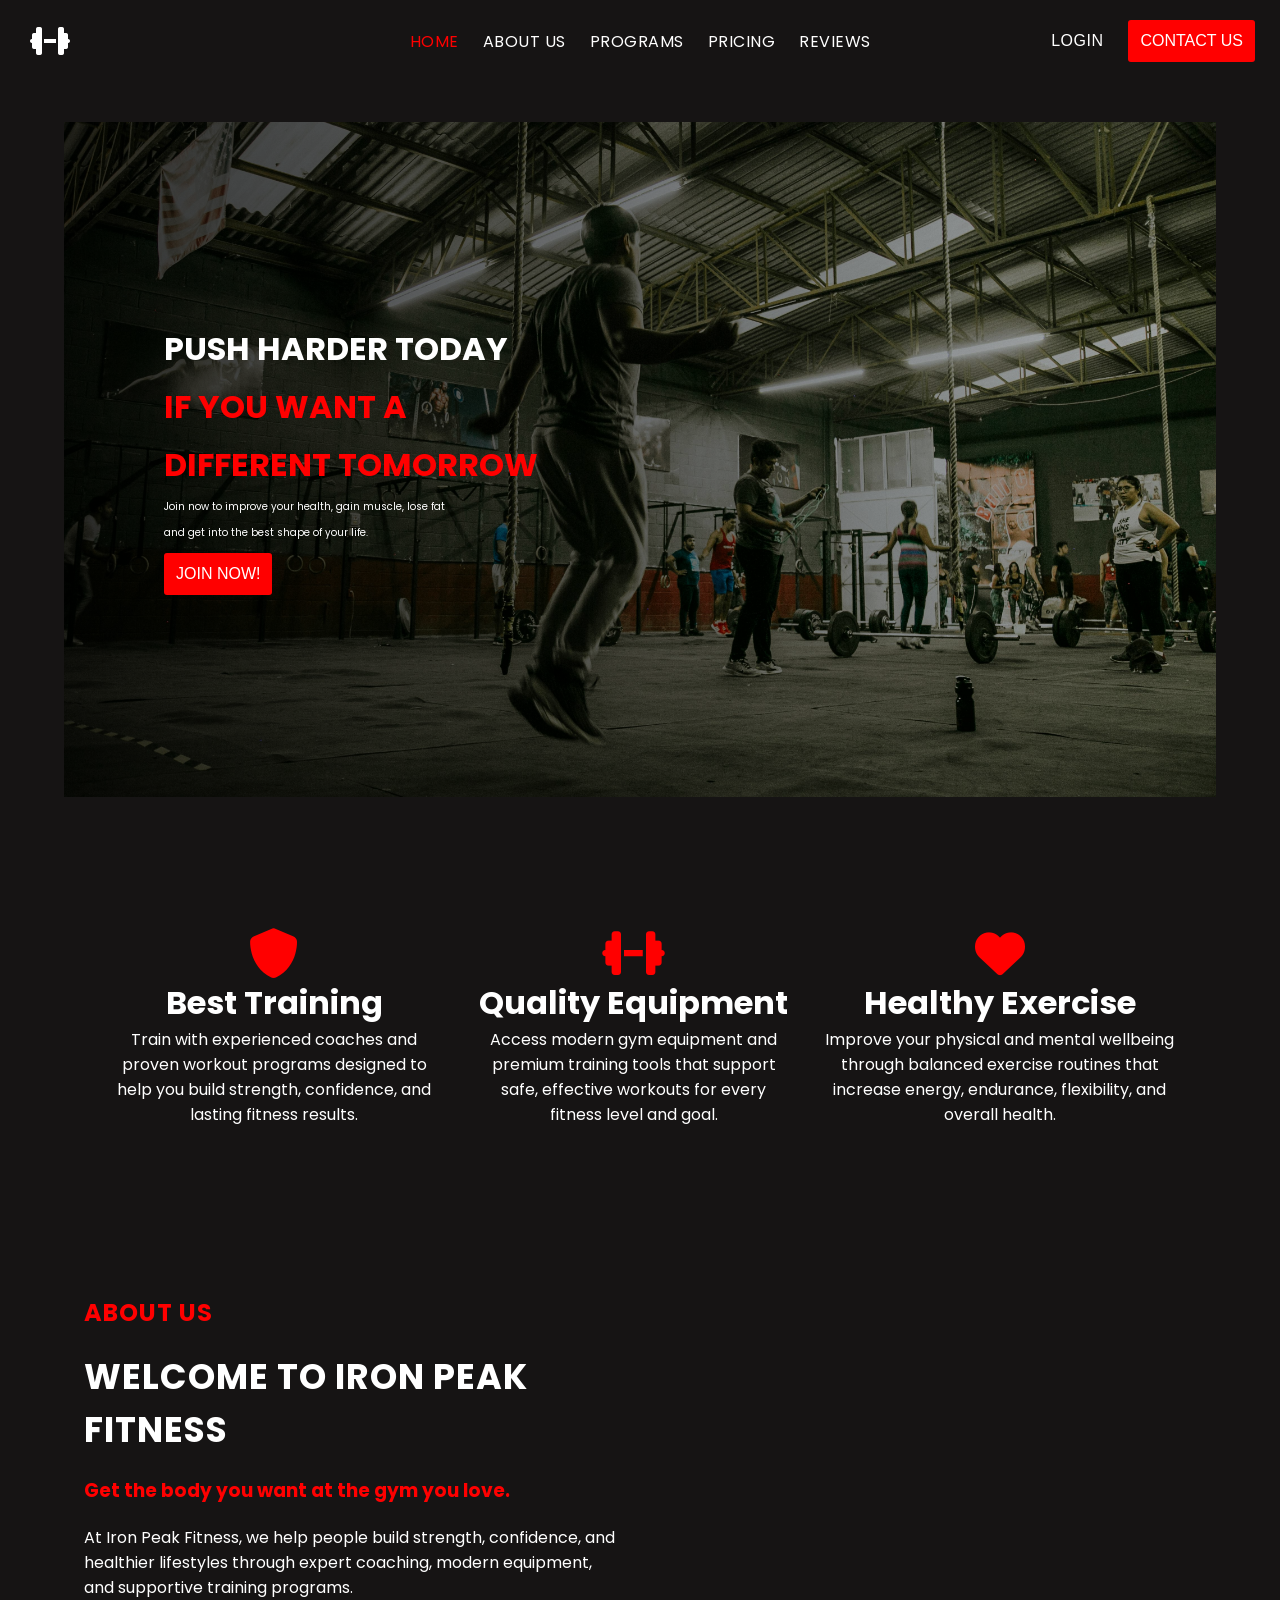
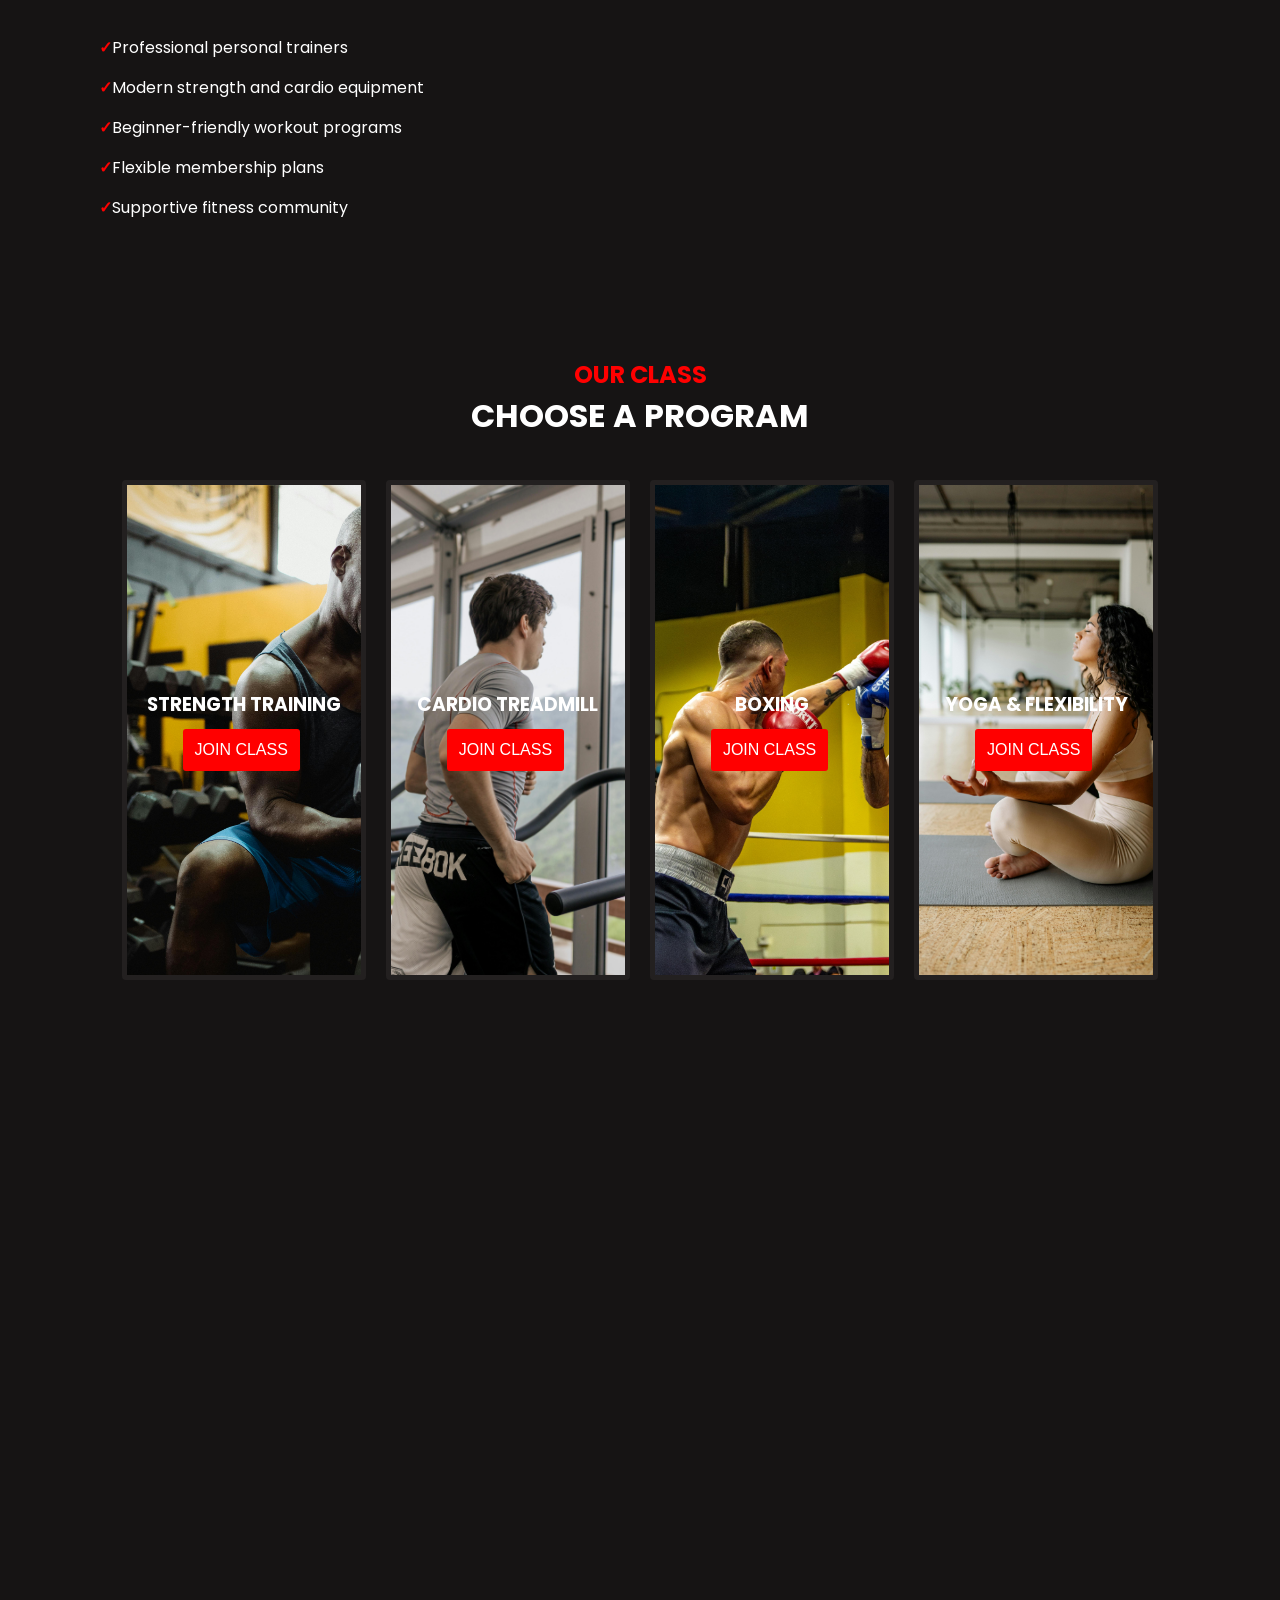
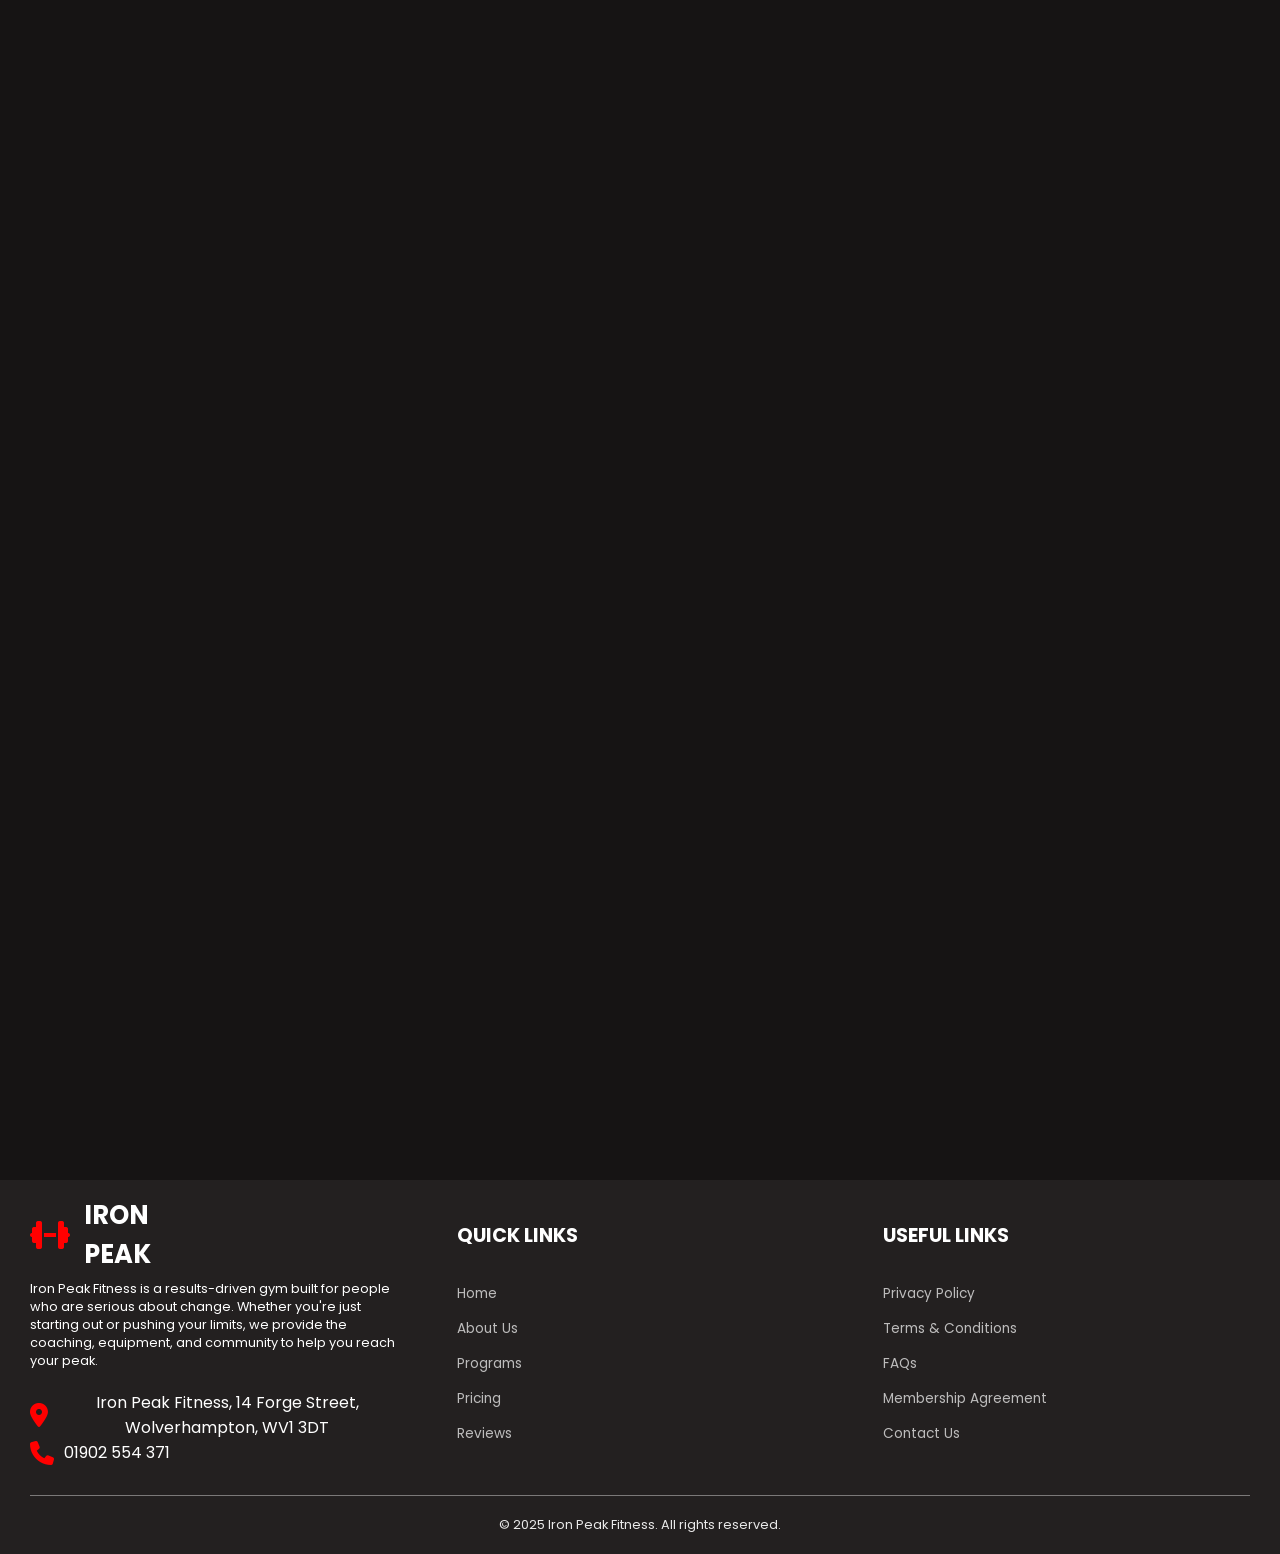
==== commit c7ca4edc: "Useful Links Modals Complete and styled" ====
--- a/index.html
+++ b/index.html
@@ -247,11 +247,11 @@
                             <h1>USEFUL LINKS</h1>
                         </div>
                         <ul class="footer-links">
-                            <li><a href="#">Privacy Policy</a></li>
-                            <li><a href="#">Terms & Conditions</a></li>
-                            <li><a href="#">FAQs</a></li>
-                            <li><a href="#">Membership Agreement</a></li>
-                            <li><a href="#">Contact Us</a></li>
+                            <li><a href="javascript:void(0)" onclick="openModal('privacy')">Privacy Policy</a></li>
+                            <li><a href="javascript:void(0)" onclick="openModal('terms')">Terms & Conditions</a></li>
+                            <li><a href="javascript:void(0)" onclick="openModal('faq')">FAQs</a></li>
+                            <li><a href="javascript:void(0)" onclick="openModal('membership')">Membership Agreement</a></li>
+                            <li><a href="javascript:void(0)">Contact Us</a></li>
                         </ul>
                     </div>
                     <div class="footer-socials">
@@ -262,6 +262,18 @@
 
 
     </div>
+
+        <div class="modal-overlay" id="modal">
+            <div class="modal-box">
+                <button class="modal-close" id="modal-close">✕</button>
+                <h2 id="modal-title"></h2>
+                <div id="modal-body">
+                    
+                </div>
+            </div>
+        </div>
+
+
 
     <script src="JS/app.js"></script>
 </body>
--- a/CSS/style.css
+++ b/CSS/style.css
@@ -630,6 +630,75 @@
     background-color: rgba(255, 255, 255, 0.04);
 }
 
+.join-us-section {
+    background-image: 
+        linear-gradient(to right, rgba(0,0,0,0.75) 0%, rgba(0,0,0,0.2) 100%),
+        url(../Images/JoinUsBG.jpg);
+}
+
+/* Modals */
+
+.modal-overlay {
+    display: none;
+    position: fixed;
+    inset: 0;
+    background: rgba(0, 0, 0, 0.7);
+    z-index: 2000;
+    justify-content: center;
+    align-items: center;
+}
+
+.modal-overlay.open {
+    display: flex;
+}
+
+.modal-box {
+    background: rgb(35, 32, 32);
+    color: white;
+    padding: 40px;
+    border-radius: 8px;
+    width: 90%;
+    max-width: 600px;
+    max-height: 80vh;
+    overflow-y: auto;
+    position: relative;
+}
+
+.modal-close {
+    position: absolute;
+    top: 16px;
+    right: 16px;
+    background: none;
+    border: none;
+    color: white;
+    font-size: 1.2rem;
+    cursor: pointer;
+}
+
+.modal-box h3 {
+    color: red;
+    margin-top: 10px;
+    font-size: 1rem;
+    letter-spacing: 0.5px;
+}
+
+.modal-box::-webkit-scrollbar {
+    width: 8px;
+}
+
+.modal-box::-webkit-scrollbar-track {
+    background: rgb(22, 20, 20);
+}
+
+.modal-box::-webkit-scrollbar-thumb {
+    background-color: rgb(255, 255, 255);
+    border-radius: 4px;
+}
+
+.modal-box::-webkit-scrollbar-thumb:hover {
+    background-color: rgb(237, 231, 231);
+}
+
 /* Media Queries */
 
 @media (max-width: 1100px) {
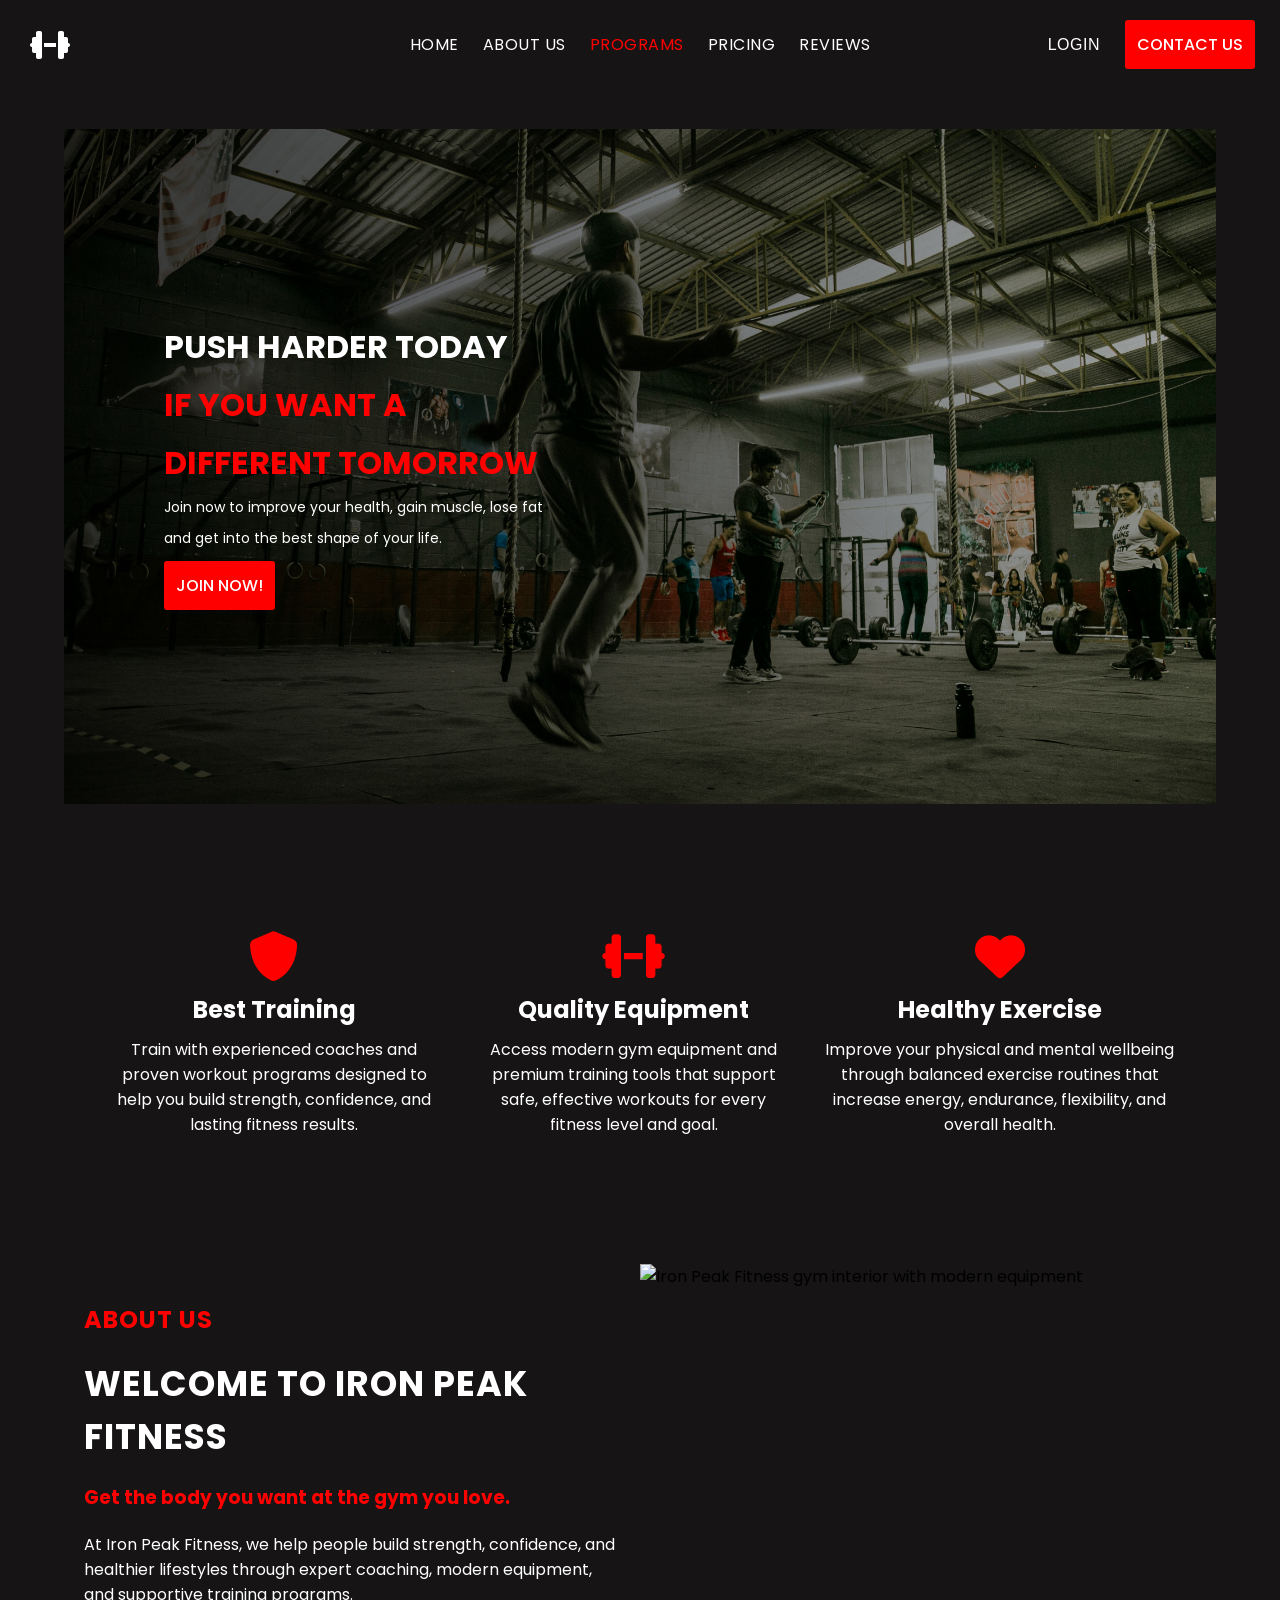
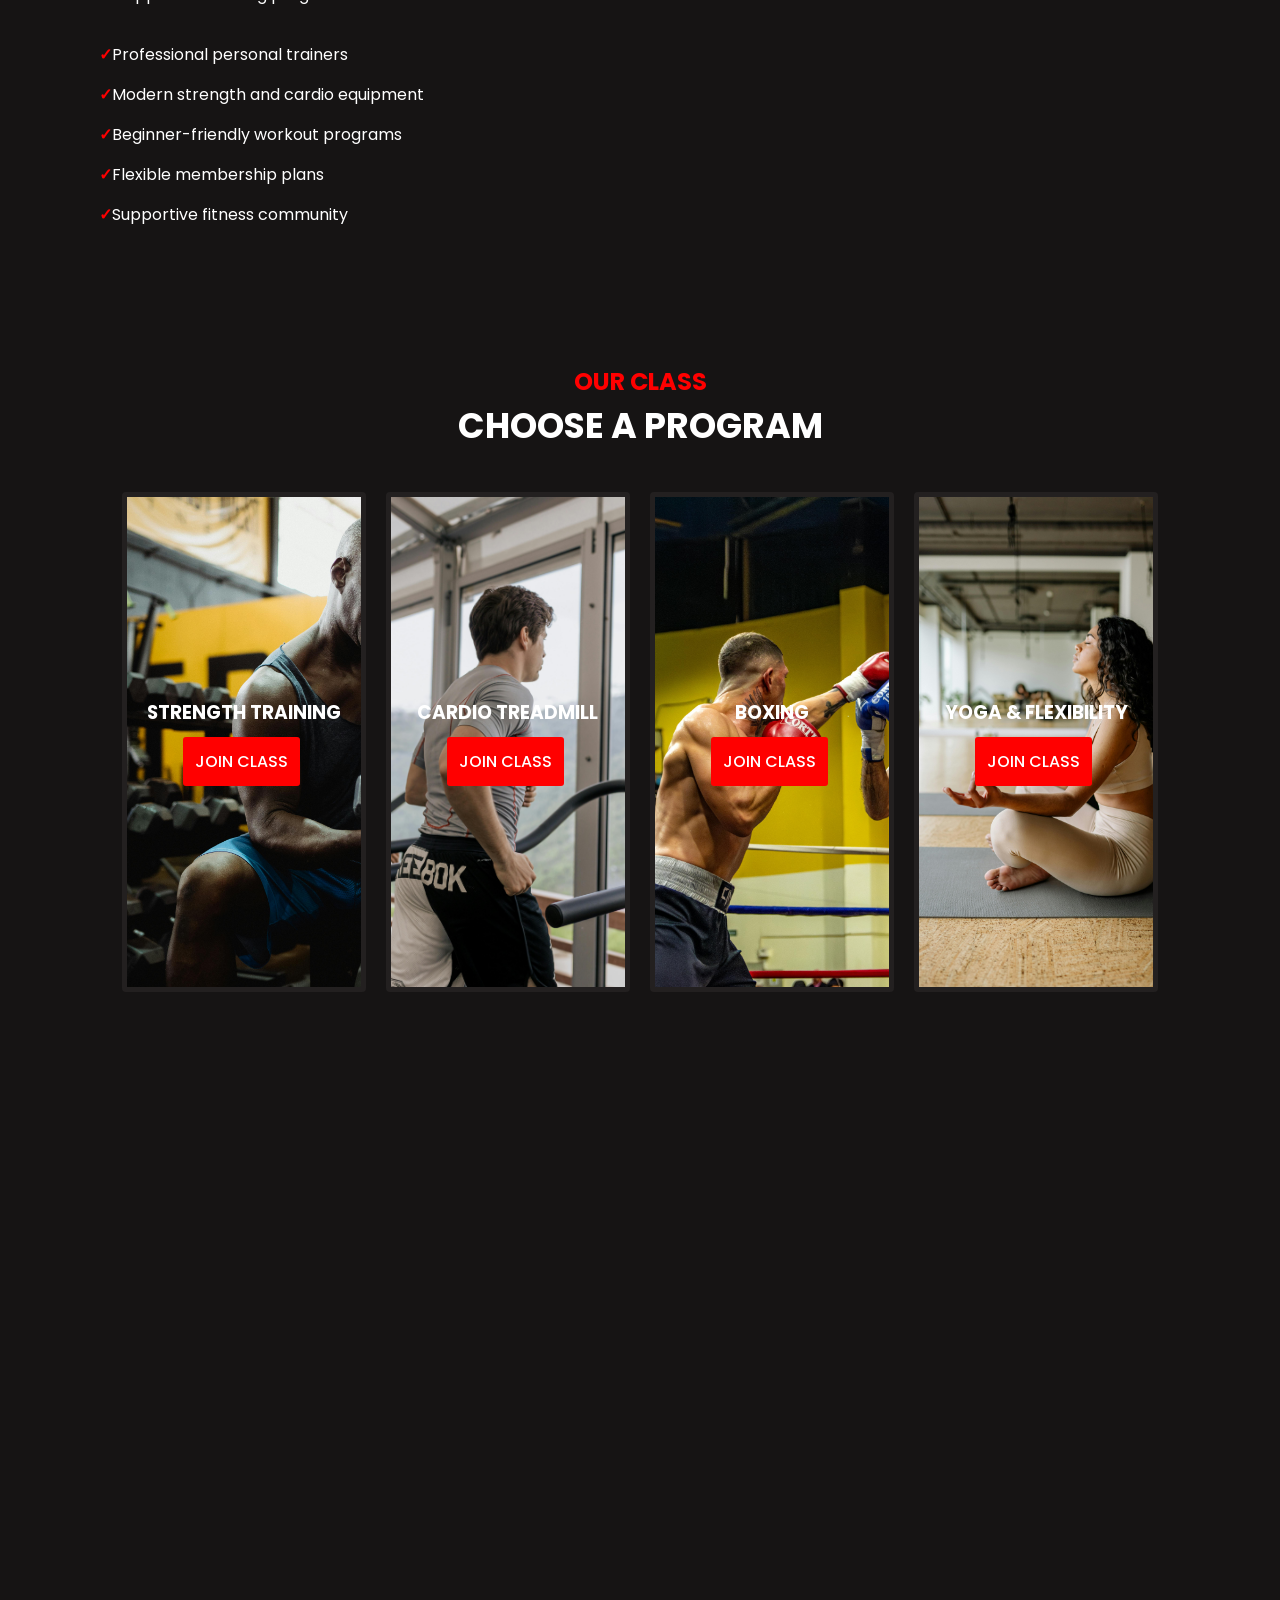
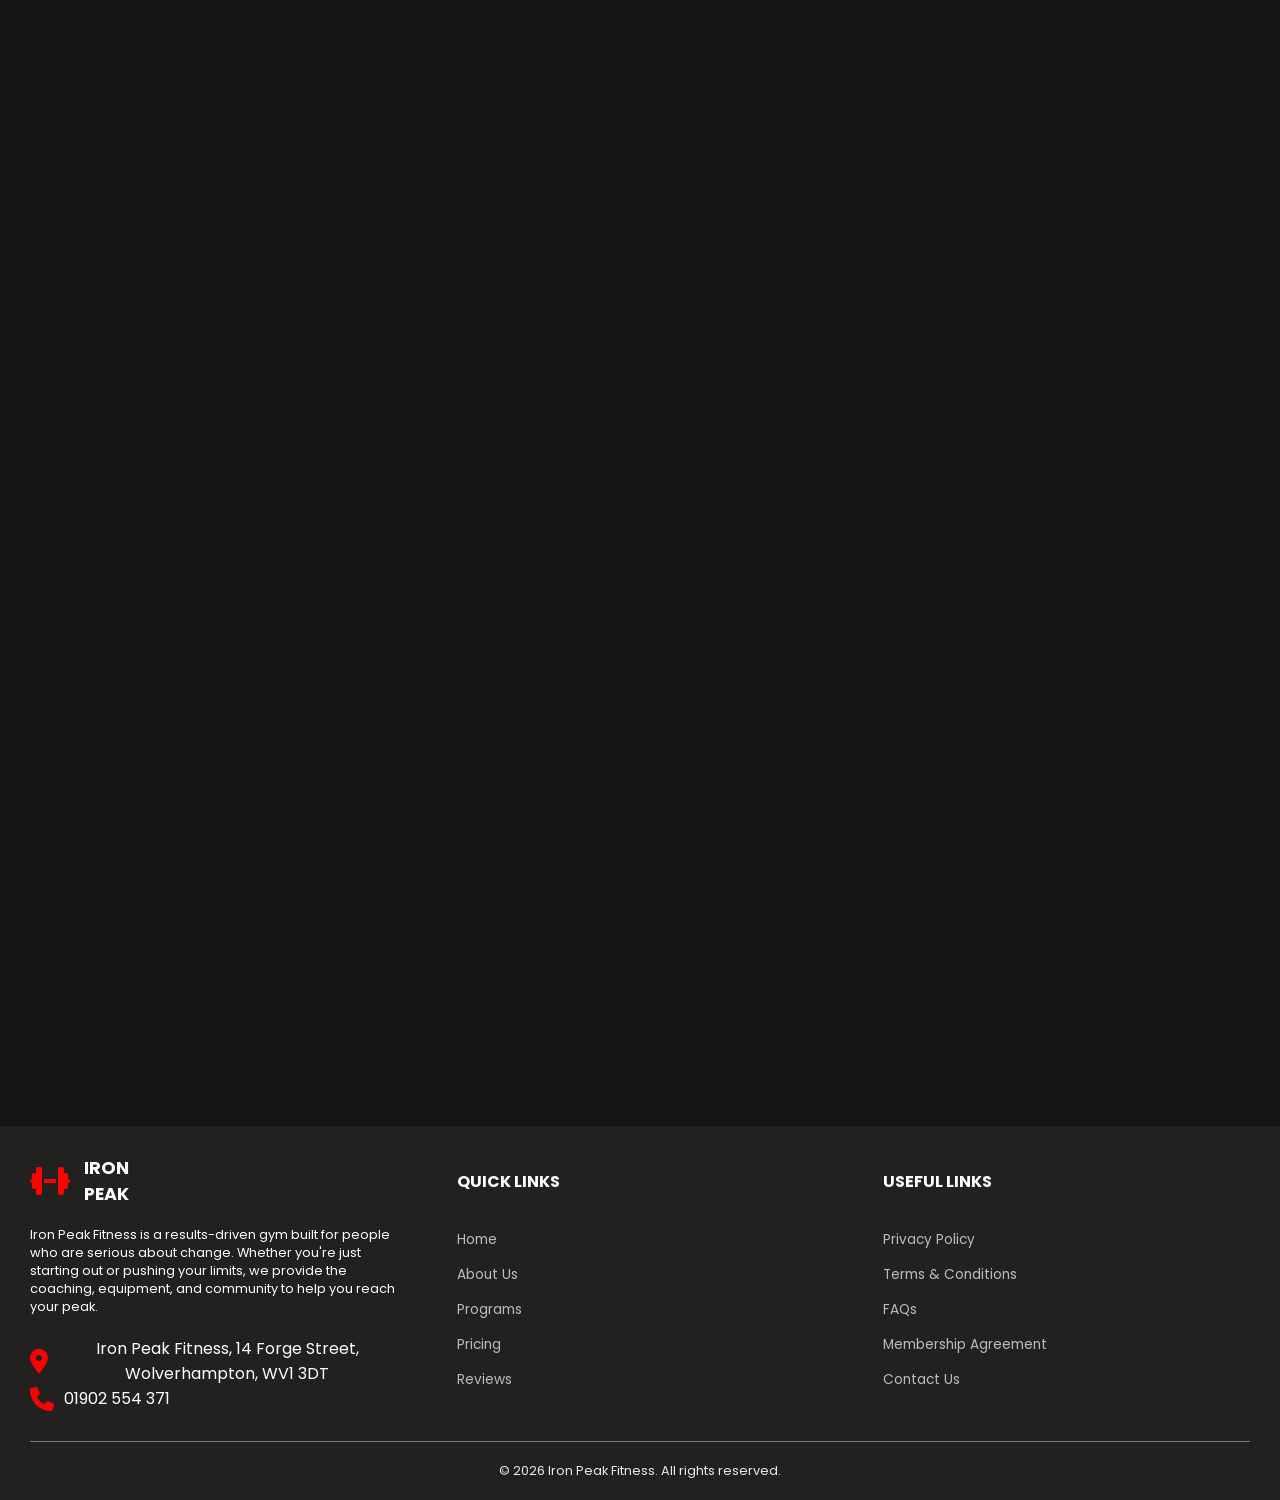
==== commit d9ea4851: "Complete code overhaul, added semantic HTML and accessability features, changed CSS, HTML and JS for" ====
--- a/index.html
+++ b/index.html
@@ -3,14 +3,16 @@
 <head>
     <meta charset="UTF-8">
     <meta name="viewport" content="width=device-width, initial-scale=1.0">
+    <meta name="description" content="Iron Peak Fitness — expert coaching, modern equipment and supportive programmes in Wolverhampton. Join now to build strength, confidence and a healthier lifestyle.">
     <title>Iron Peak</title>
     <link rel="stylesheet" href="CSS/style.css">
     <link rel="stylesheet" href="https://cdnjs.cloudflare.com/ajax/libs/font-awesome/6.5.0/css/all.min.css">
 </head>
 <body>
-   <div class="navbar">
+
+<nav class="navbar">
     <div class="company-name">
-        <i class="fa-solid fa-dumbbell company-icon"></i>
+        <i class="fa-solid fa-dumbbell company-icon" aria-hidden="true"></i>
     </div>
     <div class="nav-items">
         <a href="#home" class="nav-buttons nav-link">HOME</a>
@@ -21,12 +23,12 @@
     </div>
     <div class="nav-actions">
         <button class="nav-buttons">LOGIN</button>
-        <button class="contact-us nav-contact-btn">CONTACT US</button>
+        <a href="contact.html" class="contact-us nav-contact-btn">CONTACT US</a>
         <button class="hamburger" aria-label="Open menu">
-            <i class="fa-solid fa-bars"></i>
+            <i class="fa-solid fa-bars" aria-hidden="true"></i>
         </button>
     </div>
-</div>
+</nav>
 
 <div class="mobile-menu">
     <a href="#home" class="mobile-link">HOME</a>
@@ -34,247 +36,242 @@
     <a href="#programs" class="mobile-link">PROGRAMS</a>
     <a href="#pricing" class="mobile-link">PRICING</a>
     <a href="#reviews" class="mobile-link">REVIEWS</a>
-    <a href="#" class="mobile-link">CONTACT US</a>
+    <a href="contact.html" class="mobile-link">CONTACT US</a>
 </div>
 
-    <div class="page-sections">
-        <div class="join-us-section" id="home">
-            <div class="message-wrapper">
-                <div class="ju-message">
-                    <p><strong>PUSH HARDER TODAY</strong></p>
-                    <p class="text-red"><strong>IF YOU WANT A</strong></p>
-                    <p class="text-red"><strong>DIFFERENT TOMORROW</strong></p>
-                    <p class="ju-subtext">Join now to improve your health, gain muscle, lose fat</p> 
-                        <p class="ju-subtext">and get into the best shape of your life.</p>
-                </div>
-                <button class="contact-us join-btn">JOIN NOW!</button>
-            </div>
-        </div>
-
-        <div class="details-section hidden">
-            <div class="training-text">
-                <i class="fa-solid fa-shield"></i>
-                <h1>Best Training</h1>
-                <p>Train with experienced coaches and proven workout programs designed to help you build strength, confidence, and lasting fitness results.</p>
-            </div>
-            <div class="equipment-text">
-                <i class="fa-solid fa-dumbbell"></i>
-                <h1>Quality Equipment</h1>
-                <p>Access modern gym equipment and premium training tools that support safe, effective workouts for every fitness level and goal.</p>
-            </div>
-            <div class="health-text">
-                <i class="fa-solid fa-heart"></i>
-                <h1>Healthy Exercise</h1>
-                <p>Improve your physical and mental wellbeing through balanced exercise routines that increase energy, endurance, flexibility, and overall health.</p>
-            </div>
-        </div>
-
-        <div class="about-us-section hidden" id="about">
-            <div class="about-content">
-                <h2 class="section-label">ABOUT US</h2>
-                <h1 class="section-title">WELCOME TO IRON PEAK FITNESS</h1>
-                <h3 class="text-red">Get the body you want at the gym you love.</h3>
-                <p>At Iron Peak Fitness, we help people build strength, confidence, and healthier lifestyles through expert coaching, modern equipment, and supportive training programs.</p>
+<main class="page-sections">
+
+    <section class="join-us-section" id="home">
+        <div class="message-wrapper">
+            <div class="ju-message">
+                <h1>PUSH HARDER TODAY</h1>
+                <p class="text-red"><strong>IF YOU WANT A</strong></p>
+                <p class="text-red"><strong>DIFFERENT TOMORROW</strong></p>
+                <p class="ju-subtext">Join now to improve your health, gain muscle, lose fat</p>
+                <p class="ju-subtext">and get into the best shape of your life.</p>
+            </div>
+            <a href="checkout.html?plan=personal" class="contact-us join-btn">JOIN NOW!</a>
+        </div>
+    </section>
+
+    <section class="details-section hidden">
+        <div class="training-text">
+            <i class="fa-solid fa-shield" aria-hidden="true"></i>
+            <h2>Best Training</h2>
+            <p>Train with experienced coaches and proven workout programs designed to help you build strength, confidence, and lasting fitness results.</p>
+        </div>
+        <div class="equipment-text">
+            <i class="fa-solid fa-dumbbell" aria-hidden="true"></i>
+            <h2>Quality Equipment</h2>
+            <p>Access modern gym equipment and premium training tools that support safe, effective workouts for every fitness level and goal.</p>
+        </div>
+        <div class="health-text">
+            <i class="fa-solid fa-heart" aria-hidden="true"></i>
+            <h2>Healthy Exercise</h2>
+            <p>Improve your physical and mental wellbeing through balanced exercise routines that increase energy, endurance, flexibility, and overall health.</p>
+        </div>
+    </section>
+
+    <section class="about-us-section hidden" id="about">
+        <div class="about-content">
+            <h2 class="section-label">ABOUT US</h2>
+            <h2 class="section-title">WELCOME TO IRON PEAK FITNESS</h2>
+            <h3 class="text-red">Get the body you want at the gym you love.</h3>
+            <p>At Iron Peak Fitness, we help people build strength, confidence, and healthier lifestyles through expert coaching, modern equipment, and supportive training programs.</p>
+            <ul>
+                <li>Professional personal trainers</li>
+                <li>Modern strength and cardio equipment</li>
+                <li>Beginner-friendly workout programs</li>
+                <li>Flexible membership plans</li>
+                <li>Supportive fitness community</li>
+            </ul>
+        </div>
+        <img src="Images/BG1.jpg" alt="Iron Peak Fitness gym interior with modern equipment" class="about-image">
+    </section>
+
+    <section class="program-section hidden" id="programs">
+        <div class="program-text">
+            <h2 class="section-label">OUR CLASS</h2>
+            <h2 class="section-title">CHOOSE A PROGRAM</h2>
+        </div>
+        <div class="program-grids">
+            <div class="program-card strength hidden">
+                <h3>STRENGTH TRAINING</h3>
+                <a href="checkout.html?plan=class" class="contact-us">JOIN CLASS</a>
+            </div>
+            <div class="program-card cardio hidden">
+                <h3>CARDIO TREADMILL</h3>
+                <a href="checkout.html?plan=class" class="contact-us">JOIN CLASS</a>
+            </div>
+            <div class="program-card boxing hidden">
+                <h3>BOXING</h3>
+                <a href="checkout.html?plan=class" class="contact-us">JOIN CLASS</a>
+            </div>
+            <div class="program-card yoga hidden">
+                <h3>YOGA & FLEXIBILITY</h3>
+                <a href="checkout.html?plan=class" class="contact-us">JOIN CLASS</a>
+            </div>
+        </div>
+    </section>
+
+    <section class="pricing-section hidden" id="pricing">
+        <div class="program-text">
+            <h2 class="section-label">OUR PRICING</h2>
+            <h2 class="section-title">CHOOSE YOUR PLAN</h2>
+        </div>
+        <div class="pricing-grids">
+            <div class="pricing-card pricing-card--standard hidden">
+                <h3>PERSONAL</h3>
+                <i class="fa-solid fa-utensils" aria-hidden="true"></i>
+                <p>$49.99</p>
                 <ul>
-                    <li>Professional personal trainers</li>
-                    <li>Modern strength and cardio equipment</li>
-                    <li>Beginner-friendly workout programs</li>
-                    <li>Flexible membership plans</li>
-                    <li>Supportive fitness community</li>
-                </ul>
-            </div>
-            <div class="about-image"></div>
-        </div>
-
-        <div class="program-section hidden" id="programs">
-            <div class="program-text">
-                <h2 class="section-label">OUR CLASS</h2>
-                <h1>CHOOSE A PROGRAM</h1>
-            </div>
-            <div class="program-grids">
-                <div class="program-card strength hidden">
-                    <h3>STRENGTH TRAINING</h3>
-                    <button class="contact-us">JOIN CLASS</button>
-                </div>
-                <div class="program-card cardio hidden">
-                    <h3>CARDIO TREADMILL</h3>
-                    <button class="contact-us">JOIN CLASS</button>
-                </div>
-                <div class="program-card boxing hidden">
-                    <h3>BOXING</h3>
-                    <button class="contact-us">JOIN CLASS</button>
-                </div>
-                <div class="program-card yoga hidden">
-                    <h3>YOGA & FLEXIBILITY</h3>
-                    <button class="contact-us">JOIN CLASS</button>
-                </div>
-            </div>
-        </div>
-
-        <div class="pricing-section hidden" id="pricing">
-            <div class="program-text">
-                <h2 class="section-label">OUR PRICING</h2>
-                <h1>CHOOSE YOUR PLAN</h1>
-            </div>
-            <div class="pricing-grids">
-                <div class="pricing-card pricing-card--standard hidden">
-                    <h3>PERSONAL</h3>
-                    <i class="fa-solid fa-utensils"></i>
-                    <p>$49.99</p>
-                    <ul>
-                        <li> Access to all gym equipment</li>
-                        <li> 2 group classes per week</li>
-                        <li> Basic fitness assessment on joining</li>
-                        <li> Access to member mobile app</li>
-                        <li> Locker room & shower access</li>
-                    </ul>
-                    <div class="btn-wrapper">
-                        <button class="contact-us pricing">GET STARTED</button>
+                    <li> Access to all gym equipment</li>
+                    <li> 2 group classes per week</li>
+                    <li> Basic fitness assessment on joining</li>
+                    <li> Access to member mobile app</li>
+                    <li> Locker room & shower access</li>
+                </ul>
+                <div class="btn-wrapper">
+                    <a href="checkout.html?plan=personal" class="contact-us pricing">GET STARTED</a>
+                </div>
+            </div>
+            <div class="pricing-card pricing-card--featured hidden">
+                <h3>ENTERPRISE</h3>
+                <i class="fa-solid fa-stopwatch" aria-hidden="true"></i>
+                <p>$69.99</p>
+                <ul>
+                    <li> Unlimited group classes</li>
+                    <li> 1 personal training session per month</li>
+                    <li> Quarterly fitness progress reviews</li>
+                    <li> Nutrition guidance resources</li>
+                    <li> Priority class booking</li>
+                    <li> Locker room & shower access</li>
+                </ul>
+                <div class="btn-wrapper">
+                    <a href="checkout.html?plan=enterprise" class="contact-us pricing">GET STARTED</a>
+                </div>
+            </div>
+            <div class="pricing-card pricing-card--standard hidden">
+                <h3>PROFESSIONAL</h3>
+                <i class="fa-solid fa-money-bill" aria-hidden="true"></i>
+                <p>$129.99</p>
+                <ul>
+                    <li> Unlimited group classes</li>
+                    <li> 4 personal training sessions per month</li>
+                    <li> Monthly body composition analysis</li>
+                    <li> Custom nutrition & meal plan</li>
+                    <li> 24/7 gym access</li>
+                    <li> Dedicated locker</li>
+                    <li> Direct coach messaging</li>
+                </ul>
+                <div class="btn-wrapper">
+                    <a href="checkout.html?plan=professional" class="contact-us pricing">GET STARTED</a>
+                </div>
+            </div>
+        </div>
+    </section>
+
+    <section class="reviews-section hidden" id="reviews">
+        <div class="review-title">
+            <h2 class="section-label">OUR TESTIMONIALS</h2>
+            <h2 class="section-title">WHAT THEY SAY</h2>
+        </div>
+
+        <div class="review-content">
+            <div class="review">
+                <i class="fa-solid fa-quote-left quote-icon" aria-hidden="true"></i>
+                <h3>Priya Sharma</h3>
+                <p>
+                    As someone who was completely new to the gym, I was nervous about joining. The coaches at Iron Peak made me feel welcome from day one and helped me build a routine that actually fits my life. Six months in and I'm stronger than I've ever been.
+                </p>
+                <div class="star-wrapper" role="img" aria-label="5 out of 5 stars">
+                    <i class="fa-solid fa-star" aria-hidden="true"></i>
+                    <i class="fa-solid fa-star" aria-hidden="true"></i>
+                    <i class="fa-solid fa-star" aria-hidden="true"></i>
+                    <i class="fa-solid fa-star" aria-hidden="true"></i>
+                    <i class="fa-solid fa-star" aria-hidden="true"></i>
+                </div>
+            </div>
+
+            <div class="review">
+                <i class="fa-solid fa-quote-left quote-icon" aria-hidden="true"></i>
+                <h3>Marcus Webb</h3>
+                <p>
+                    I've tried a few gyms over the years but Iron Peak is something else. The equipment is always clean and well-maintained, the staff actually know your name, and the atmosphere pushes you to show up even on the days you don't feel like it. Best decision I've made for my health.
+                </p>
+                <div class="star-wrapper" role="img" aria-label="5 out of 5 stars">
+                    <i class="fa-solid fa-star" aria-hidden="true"></i>
+                    <i class="fa-solid fa-star" aria-hidden="true"></i>
+                    <i class="fa-solid fa-star" aria-hidden="true"></i>
+                    <i class="fa-solid fa-star" aria-hidden="true"></i>
+                    <i class="fa-solid fa-star" aria-hidden="true"></i>
+                </div>
+            </div>
+        </div>
+    </section>
+
+</main>
+
+<footer class="footer">
+        <div class="footer-info">
+            <div class="footer-branding">
+                <div class="footer-title">
+                    <i class="fa-solid fa-dumbbell dumbell" aria-hidden="true"></i>
+                    <h2>IRON PEAK</h2>
+                </div>
+                <p class="text-white">Iron Peak Fitness is a results-driven gym built for people who are serious about change. Whether you're just starting out or pushing your limits, we provide the coaching, equipment, and community to help you reach your peak.</p>
+                <div class="footer-location-number">
+                    <div class="location">
+                        <i class="fa-solid fa-location-dot" aria-hidden="true"></i>
+                        <p>Iron Peak Fitness, 14 Forge Street, Wolverhampton, WV1 3DT</p>
                     </div>
-                </div>
-                <div class="pricing-card pricing-card--featured hidden">
-                    <h3>ENTERPRISE</h3>
-                    <i class="fa-solid fa-stopwatch"></i>
-                    <p>$69.99</p>
-                    <ul>
-                        <li> Unlimited group classes</li>
-                        <li> 1 personal training session per month</li>
-                        <li> Quarterly fitness progress reviews</li>
-                        <li> Nutrition guidance resources</li>
-                        <li> Priority class booking</li>
-                        <li> Locker room & shower access</li>
-                    </ul>
-                    <div class="btn-wrapper">
-                        <button class="contact-us pricing">GET STARTED</button>
+                    <div class="number">
+                        <i class="fa-solid fa-phone" aria-hidden="true"></i>
+                        <p>01902 554 371</p>
                     </div>
                 </div>
-                <div class="pricing-card pricing-card--standard hidden">
-                    <h3>PROFESSIONAL</h3>
-                    <i class="fa-solid fa-money-bill"></i>
-                    <p>$129.99</p>
-                    <ul>
-                        <li> Unlimited group classes</li>
-                        <li> 4 personal training sessions per month</li>
-                        <li> Monthly body composition analysis</li>
-                        <li> Custom nutrition & meal plan</li>
-                        <li> 24/7 gym access</li>
-                        <li> Dedicated locker</li>
-                        <li> Direct coach messaging</li>
-                    </ul>
-                    <div class="btn-wrapper">
-                        <button class="contact-us pricing">GET STARTED</button>
-                    </div>
-                </div>
-            </div>
-        </div>
-
-        <div class="reviews-section hidden" id="reviews">
-
-            <div class="review-title">
-                    <h2 class="section-label">OUR TESTIMONIALS</h2>
-                    <h1 class="section-title">WHAT THEY SAY</h1>
-                </div>
-
-            <div class="review-content">
-                <div class="review">
-                    <i class="fa-solid fa-quote-left quote-icon"></i>
-                    <h3>Priya Sharma</h3>
-                    <p>
-                        As someone who was completely new to the gym, I was nervous about joining. The coaches at Iron Peak made me feel welcome from day one and helped me build a routine that actually fits my life. Six months in and I'm stronger than I've ever been.
-                    </p>
-                    <div class="star-wrapper">
-                        <i class="fa-solid fa-star"></i>
-                        <i class="fa-solid fa-star"></i>
-                        <i class="fa-solid fa-star"></i>
-                        <i class="fa-solid fa-star"></i>
-                        <i class="fa-solid fa-star"></i>
-                    </div>
-                </div>
-
-                <div class="review">
-                    <i class="fa-solid fa-quote-left quote-icon"></i>
-                    <h3>Marcus Webb</h3>
-                    <p>
-                        I've tried a few gyms over the years but Iron Peak is something else. The equipment is always clean and well-maintained, the staff actually know your name, and the atmosphere pushes you to show up even on the days you don't feel like it. Best decision I've made for my health.
-                    </p>
-                    <div class="star-wrapper">
-                        <i class="fa-solid fa-star"></i>
-                        <i class="fa-solid fa-star"></i>
-                        <i class="fa-solid fa-star"></i>
-                        <i class="fa-solid fa-star"></i>
-                        <i class="fa-solid fa-star"></i>
-                    </div>
-                </div>
-            </div>
-        </div>
-
-        <div class="footer">
-            <div class="footer-info">
-                <div class="footer-branding">
-                    <div class="footer-title">
-                        <i class="fa-solid fa-dumbbell dumbell"></i>
-                        <h1>IRON PEAK</h1>
-                    </div>
-                        <p class="text-white">Iron Peak Fitness is a results-driven gym built for people who are serious about change. Whether you're just starting out or pushing your limits, we provide the coaching, equipment, and community to help you reach your peak.</p>
-                    <div class="footer-location-number">
-                        <div class="location">
-                           <i class="fa-solid fa-location-dot"></i> 
-                           <p>Iron Peak Fitness, 14 Forge Street, Wolverhampton, WV1 3DT</p>
-                        </div>
-
-                        <div class="number">
-                            <i class="fa-solid fa-phone"></i>
-                            <p>01902 554 371</p>
-                        </div>
-                    </div>
-                </div>
-
-                    <div class="footer-branding">
-                        <div class="footer-title font-size">
-                            <h1>QUICK LINKS</h1>
-                        </div>
-                        <ul class="footer-links">
-                            <li><a href="#home">Home</a></li>
-                            <li><a href="#about">About Us</a></li>
-                            <li><a href="#programs">Programs</a></li>
-                            <li><a href="#pricing">Pricing</a></li>
-                            <li><a href="#reviews">Reviews</a></li>
-                        </ul>
-                    </div>
-
-                    <div class="footer-branding">
-                        <div class="footer-title font-size">
-                            <h1>USEFUL LINKS</h1>
-                        </div>
-                        <ul class="footer-links">
-                            <li><a href="javascript:void(0)" onclick="openModal('privacy')">Privacy Policy</a></li>
-                            <li><a href="javascript:void(0)" onclick="openModal('terms')">Terms & Conditions</a></li>
-                            <li><a href="javascript:void(0)" onclick="openModal('faq')">FAQs</a></li>
-                            <li><a href="javascript:void(0)" onclick="openModal('membership')">Membership Agreement</a></li>
-                            <li><a href="javascript:void(0)">Contact Us</a></li>
-                        </ul>
-                    </div>
-                    <div class="footer-socials">
-                        <p class="text-white">© 2025 Iron Peak Fitness. All rights reserved.</p>
-                    </div>
-            </div>
-        </div>
-
-
-    </div>
-
-        <div class="modal-overlay" id="modal">
-            <div class="modal-box">
-                <button class="modal-close" id="modal-close">✕</button>
-                <h2 id="modal-title"></h2>
-                <div id="modal-body">
-                    
-                </div>
-            </div>
-        </div>
-
-
-
-    <script src="JS/app.js"></script>
+            </div>
+
+            <div class="footer-branding">
+                <div class="footer-title footer-heading-sm">
+                    <h2>QUICK LINKS</h2>
+                </div>
+                <ul class="footer-links">
+                    <li><a href="#home">Home</a></li>
+                    <li><a href="#about">About Us</a></li>
+                    <li><a href="#programs">Programs</a></li>
+                    <li><a href="#pricing">Pricing</a></li>
+                    <li><a href="#reviews">Reviews</a></li>
+                </ul>
+            </div>
+
+            <div class="footer-branding">
+                <div class="footer-title footer-heading-sm">
+                    <h2>USEFUL LINKS</h2>
+                </div>
+                <ul class="footer-links">
+                    <li><button class="footer-link-btn" data-modal="privacy">Privacy Policy</button></li>
+                    <li><button class="footer-link-btn" data-modal="terms">Terms & Conditions</button></li>
+                    <li><button class="footer-link-btn" data-modal="faq">FAQs</button></li>
+                    <li><button class="footer-link-btn" data-modal="membership">Membership Agreement</button></li>
+                    <li><a href="contact.html">Contact Us</a></li>
+                </ul>
+            </div>
+
+            <div class="footer-socials">
+                <p class="text-white">© 2026 Iron Peak Fitness. All rights reserved.</p>
+            </div>
+        </div>
+    </footer>
+
+<div class="modal-overlay" id="modal">
+    <div class="modal-box">
+        <button class="modal-close" id="modal-close">✕</button>
+        <h2 id="modal-title"></h2>
+        <div id="modal-body"></div>
+    </div>
+</div>
+
+<script src="JS/app.js"></script>
 </body>
-</html>+</html>
--- a/CSS/style.css
+++ b/CSS/style.css
@@ -1,4 +1,15 @@
 @import url(https://fonts.googleapis.com/css?family=Poppins:100,100italic,200,200italic,300,300italic,regular,italic,500,500italic,600,600italic,700,700italic,800,800italic,900,900italic);
+
+/* =====================
+   CSS Custom Properties
+   ===================== */
+
+:root {
+    --color-primary: red;
+    --bg-body: rgb(22, 20, 20);
+    --bg-card: rgb(35, 32, 32);
+    --bg-overlay: rgba(23, 21, 21, 0.95);
+}
 
 html {
     scroll-behavior: smooth;
@@ -11,15 +22,16 @@
 }
 
 body {
-    font-family: 'Poppins', Arial;
-    min-width: 100%;
-    background-color: rgb(22, 20, 20);
-}
-
-/* Utilities */
+    font-family: 'Poppins', Arial, sans-serif;
+    background-color: var(--bg-body);
+}
+
+/* =========
+   Utilities
+   ========= */
 
 .text-red {
-    color: red;
+    color: var(--color-primary);
 }
 
 .text-white {
@@ -28,25 +40,27 @@
 }
 
 .section-label {
-    color: red;
+    color: var(--color-primary);
 }
 
 .section-title {
     font-size: 35px;
 }
 
-/* Nav */
+/* ===
+   Nav
+   === */
+
 .navbar {
     display: flex;
     align-items: center;
     justify-content: space-between;
     padding: 20px;
-    height: 10%;
     width: 100%;
     position: sticky;
     top: 0;
     z-index: 1000;
-    background-color: rgba(23, 21, 21, 0.95);
+    background-color: var(--bg-overlay);
     backdrop-filter: blur(8px);
 }
 
@@ -95,13 +109,15 @@
     border: none;
     padding: 12px;
     margin-right: 5px;
-    background-color: red;
+    background-color: var(--color-primary);
     color: white;
     text-align: center;
     cursor: pointer;
     font-size: 1rem;
-    font-weight:530;
+    font-weight: 500;
     border-radius: 3px;
+    text-decoration: none;
+    display: inline-block;
 }
 
 .nav-buttons:hover {
@@ -128,11 +144,12 @@
     align-items: center;
 }
 
-/* Join Us Section */
+/* ================
+   Join Us Section
+   ================ */
 
 .page-sections {
     display: flex;
-    min-width: 100%;
     flex-direction: column;
     gap: 80px;
     padding: 40px 0;
@@ -160,8 +177,15 @@
     font-size: 2rem;
 }
 
+/* Reset h1 inside hero so it inherits the container font-size */
+.ju-message h1 {
+    font-size: 1em;
+    font-weight: bold;
+    margin: 0;
+}
+
 .ju-subtext {
-    font-size: 10px;
+    font-size: 14px;
 }
 
 .message-wrapper {
@@ -178,7 +202,9 @@
     margin-top: 12px;
 }
 
-/* Details Section */
+/* ================
+   Details Section
+   ================ */
 
 .details-section {
     display: flex;
@@ -199,10 +225,18 @@
 
 .training-text i, .equipment-text i, .health-text i {
     font-size: 50px;
-    color: red;
-}
-
-/* About Us Section */
+    color: var(--color-primary);
+}
+
+/* Keep the card headings at a consistent size */
+.details-section h2 {
+    font-size: 1.5rem;
+    margin: 10px 0;
+}
+
+/* =================
+   About Us Section
+   ================= */
 
 .about-us-section {
     width: 90%;
@@ -239,20 +273,21 @@
 
 .about-content li::before {
     content: "✓";
-    color: red;
+    color: var(--color-primary);
     font-weight: bold;
 }
 
+/* Changed from background-image div to <img> element */
 .about-image {
     width: 50%;
     height: 100%;
-    background-image: url(../Images/BG1.jpg);
-    background-size: cover;
-    background-position: center;
-    background-repeat: no-repeat;
-}
-
-/* Program Section */
+    object-fit: cover;
+    object-position: center;
+}
+
+/* ================
+   Program Section
+   ================ */
 
 .program-section {
     width: 90%;
@@ -292,43 +327,36 @@
     gap: 10px;
     transition: transform 0.3s ease, box-shadow 0.3s ease;
     background-size: cover;
-    border: 5px solid rgb(35, 32, 32);
+    background-position: center;
+    background-repeat: no-repeat;
+    border: 5px solid var(--bg-card);
     border-radius: 4px;
 }
 
+/* Only background-image differs per card; position overridden in media query below */
 .yoga {
     background-image: url(../Images/GRID4.jpg);
-    background-size: cover;
-    background-position: center;
-    background-repeat: no-repeat;
 }
 
 .strength {
     background-image: url(../Images/GRID1.jpg);
-    background-size: cover;
-    background-position: center;
-    background-repeat: no-repeat;
 }
 
 .cardio {
     background-image: url(../Images/GRID2.jpg);
-    background-size: cover;
-    background-position: center;
-    background-repeat: no-repeat;
 }
 
 .boxing {
     background-image: url(../Images/GRID3.jpg);
-    background-size: cover;
-    background-position: center;
-    background-repeat: no-repeat;
 }
 
 .program-card:hover {
     transform: translateY(-10px);
 }
 
-/* Pricing Section */
+/* ================
+   Pricing Section
+   ================ */
 
 .pricing-section {
     width: 90%;
@@ -354,7 +382,7 @@
 }
 
 .pricing-card--featured {
-    border: 2px solid red;
+    border: 2px solid var(--color-primary);
 }
 
 .pricing-card ul {
@@ -368,7 +396,7 @@
 
 .pricing-card p {
     font-size: 2.2rem;
-    color: red;
+    color: var(--color-primary);
     font-weight: bold;
     padding-bottom: 20px;
     border-bottom: 1px solid rgba(255, 0, 0, 0.4);
@@ -388,7 +416,7 @@
 
 .pricing-card li::before {
     content: "✓";
-    color: red;
+    color: var(--color-primary);
     font-weight: bold;
 }
 
@@ -420,7 +448,9 @@
     scroll-margin-top: 100px;
 }
 
-/* Reviews Section */
+/* ================
+   Reviews Section
+   ================ */
 
 .reviews-section {
     width: 90%;
@@ -451,7 +481,7 @@
     text-align: center;
     border-radius: 4px;
     padding: 20px;
-    background-color: rgb(35, 32, 32);
+    background-color: var(--bg-card);
 }
 
 .review-title {
@@ -467,22 +497,24 @@
 
 .star-wrapper {
     display: flex;
-    color: red;
+    color: var(--color-primary);
     gap: 10px;
     font-size: 1.3rem;
 }
 
 .quote-icon {
     font-size: 3rem;
-    color: red;
-}
-
-/* Footer */
+    color: var(--color-primary);
+}
+
+/* ======
+   Footer
+   ====== */
 
 .footer {
     width: 100%;
     min-height: 350px;
-    background-color: rgb(35, 32, 32);
+    background-color: var(--bg-card);
 }
 
 .footer-info {
@@ -511,6 +543,19 @@
     font-size: 0.8rem;
 }
 
+.footer-title h2 {
+    font-size: 1.1rem;
+}
+
+/* Replaces the misnamed .font-size class */
+.footer-heading-sm {
+    font-size: 0.6rem;
+}
+
+.footer-heading-sm h2 {
+    font-size: 1rem;
+}
+
 .footer-location-number {
     height: 100%;
     display: flex;
@@ -519,7 +564,7 @@
 }
 
 .fa-location-dot, .fa-phone {
-    color: red;
+    color: var(--color-primary);
     font-size: 1.5rem;
 }
 
@@ -533,7 +578,7 @@
 
 .dumbell {
     font-size: 2rem;
-    color: red;
+    color: var(--color-primary);
 }
 
 .footer-links {
@@ -552,11 +597,23 @@
 }
 
 .footer-links a:hover {
-    color: red;
-}
-
-.font-size {
-    font-size: 0.6rem;
+    color: var(--color-primary);
+}
+
+/* Buttons in footer that trigger modals, styled to match the links */
+.footer-link-btn {
+    background: none;
+    border: none;
+    padding: 0;
+    color: rgba(255, 255, 255, 0.7);
+    font-size: 0.85rem;
+    font-family: 'Poppins', Arial, sans-serif;
+    cursor: pointer;
+    transition: color 0.2s ease;
+}
+
+.footer-link-btn:hover {
+    color: var(--color-primary);
 }
 
 .footer-socials {
@@ -571,12 +628,15 @@
     opacity: 0.9;
 }
 
-/* Animations */
+/* ==========
+   Animations
+   ========== */
 
 .hidden {
     opacity: 0;
     transform: translateY(50px);
-    transition: all 0.6s ease;
+    /* Specific properties only — transition: all is a performance anti-pattern */
+    transition: opacity 0.6s ease, transform 0.6s ease;
 }
 
 .show {
@@ -585,10 +645,12 @@
 }
 
 .active-link {
-    color: red;
-}
-
-/* Hamburger */
+    color: var(--color-primary);
+}
+
+/* =========
+   Hamburger
+   ========= */
 
 .hamburger {
     display: none;
@@ -603,7 +665,7 @@
 .mobile-menu {
     display: none;
     flex-direction: column;
-    background-color: rgba(23, 21, 21, 0.98);
+    background-color: var(--bg-overlay);
     width: 100%;
     max-height: 0;
     overflow: hidden;
@@ -626,17 +688,19 @@
 }
 
 .mobile-link:hover {
-    color: red;
+    color: var(--color-primary);
     background-color: rgba(255, 255, 255, 0.04);
 }
 
 .join-us-section {
-    background-image: 
+    background-image:
         linear-gradient(to right, rgba(0,0,0,0.75) 0%, rgba(0,0,0,0.2) 100%),
         url(../Images/JoinUsBG.jpg);
 }
 
-/* Modals */
+/* ======
+   Modals
+   ====== */
 
 .modal-overlay {
     display: none;
@@ -653,7 +717,7 @@
 }
 
 .modal-box {
-    background: rgb(35, 32, 32);
+    background: var(--bg-card);
     color: white;
     padding: 40px;
     border-radius: 8px;
@@ -676,7 +740,7 @@
 }
 
 .modal-box h3 {
-    color: red;
+    color: var(--color-primary);
     margin-top: 10px;
     font-size: 1rem;
     letter-spacing: 0.5px;
@@ -687,7 +751,7 @@
 }
 
 .modal-box::-webkit-scrollbar-track {
-    background: rgb(22, 20, 20);
+    background: var(--bg-body);
 }
 
 .modal-box::-webkit-scrollbar-thumb {
@@ -699,10 +763,227 @@
     background-color: rgb(237, 231, 231);
 }
 
-/* Media Queries */
+/* =================
+   Contact Us Page
+   ================= */
+
+.form-container-wrapper {
+    display: flex;
+    justify-content: center;
+    align-items: center;
+    min-height: 100vh;
+    min-width: 100%;
+}
+
+.form-container {
+    min-height: 80vh;
+    width: 80%;
+    border: 1px solid gray;
+    border-radius: 5px;
+    display: flex;
+    flex-direction: column;
+    align-items: center;
+    gap: 20px;
+}
+
+.form-header {
+    color: white;
+    display: flex;
+    align-items: center;
+    padding: 20px;
+    flex-direction: column;
+}
+
+.form-header h1 {
+    color: var(--color-primary);
+}
+
+.form-contents {
+    width: 60%;
+    gap: 25px;
+    display: flex;
+    flex-direction: row;
+    justify-content: center;
+    text-align: center;
+    margin-bottom: 10px;
+}
+
+/* Wraps a label + input pair inside .form-contents */
+.form-group {
+    display: flex;
+    flex-direction: column;
+    flex: 1;
+    text-align: left;
+}
+
+.form-group label {
+    color: rgba(255, 255, 255, 0.8);
+    font-size: 0.85rem;
+    margin-bottom: 6px;
+}
+
+.form-contents input,
+.form-contents textarea {
+    background: transparent;
+    border: 1px solid rgba(255, 255, 255, 0.4);
+    padding: 12px 16px;
+    border-radius: 5px;
+    font-size: 1rem;
+    color: white;
+    width: 100%;
+    transition: border-color 0.2s ease, background-color 0.2s ease;
+}
+
+.form-contents input:hover,
+.form-contents textarea:hover {
+    border-color: rgba(255, 255, 255, 0.8);
+}
+
+/* :focus-visible shows focus ring for keyboard users only, not mouse clicks */
+.form-contents input:focus-visible,
+.form-contents textarea:focus-visible {
+    outline: none;
+    border-color: var(--color-primary);
+    background-color: rgba(255, 255, 255, 0.04);
+}
+
+/* Applied by JS validation when a field is invalid */
+.input-error {
+    border-color: var(--color-primary) !important;
+}
+
+.form-grid {
+    display: flex;
+    flex-direction: column;
+    width: 100%;
+    align-items: center;
+    gap: 20px;
+}
+
+.nopad {
+    padding-bottom: 0px;
+}
+
+/* ===============
+   Checkout Page
+   =============== */
+
+.order-wrapper {
+    display: flex;
+    justify-content: center;
+    align-items: center;
+    min-height: 90vh;
+    width: 100%;
+    padding: 40px 20px;
+}
+
+.order-summary {
+    background-color: var(--bg-card);
+    border: 1px solid rgba(255, 255, 255, 0.08);
+    border-radius: 12px;
+    width: 100%;
+    max-width: 480px;
+    display: flex;
+    flex-direction: column;
+    align-items: center;
+    gap: 20px;
+    padding: 40px;
+    color: white;
+}
+
+.order-summary h1 {
+    font-size: 1.4rem;
+    letter-spacing: 2px;
+    color: white;
+    border-bottom: 1px solid rgba(255, 0, 0, 0.4);
+    width: 100%;
+    text-align: center;
+    padding-bottom: 20px;
+}
+
+.order-summary h2 {
+    font-size: 1.3rem;
+    letter-spacing: 2px;
+    color: white;
+    border-bottom: 1px solid rgba(255, 0, 0, 0.4);
+    width: 100%;
+    text-align: center;
+    padding-bottom: 20px;
+}
+
+#plan-name {
+    font-size: 1.2rem;
+    font-weight: 600;
+    color: white;
+    letter-spacing: 1px;
+}
+
+#plan-price {
+    font-size: 2.5rem;
+    font-weight: 700;
+    color: var(--color-primary);
+}
+
+#plan-billing {
+    font-size: 0.85rem;
+    color: rgba(255, 255, 255, 0.5);
+    margin-top: -15px;
+}
+
+.order-summary input {
+    width: 100%;
+    background: transparent;
+    border: 1px solid rgba(255, 255, 255, 0.2);
+    border-radius: 5px;
+    padding: 12px 16px;
+    color: white;
+    font-size: 0.95rem;
+    font-family: 'Poppins', Arial, sans-serif;
+    transition: border-color 0.2s ease, background-color 0.2s ease;
+}
+
+.order-summary input:hover {
+    border-color: rgba(255, 255, 255, 0.5);
+}
+
+.order-summary input:focus-visible {
+    outline: none;
+    border-color: var(--color-primary);
+    background-color: rgba(255, 255, 255, 0.04);
+}
+
+.order-summary .contact-us {
+    width: 100%;
+    padding: 14px;
+    font-size: 1rem;
+    letter-spacing: 1px;
+    margin-right: 0;
+    margin-top: 10px;
+}
+
+.step-success-icon {
+    font-size: 4rem;
+    color: var(--color-primary);
+}
+
+.order-summary p {
+    font-size: 0.9rem;
+    color: rgba(255, 255, 255, 0.7);
+    text-align: center;
+    line-height: 1.6;
+}
+
+.hidden-step {
+    display: none;
+}
+
+/* =============
+   Media Queries
+   ============= */
 
 @media (max-width: 1100px) {
 
+    /* Scroll offset — navbar is shorter on smaller screens */
     .about-us-section,
     .program-section,
     .pricing-section,
@@ -711,47 +992,17 @@
         scroll-margin-top: 70px;
     }
 
-    .hamburger {
-        display: block;
-    }
-
-    .mobile-menu {
-        display: flex;
-    }
-
     /* Nav */
     .nav-items {
         display: none;
     }
 
-    /* Programs */
-    .program-section {
-        min-height: unset;
-    }
-
-    .program-grids {
-        grid-template-columns: 1fr;
-        min-height: unset;
-    }
-
-    .program-card {
-        min-height: 400px;
-    }
-
-    .yoga {
-        background-position: 50% 35%;
-    }
-
-    .strength {
-        background-position: 50% 40%;
-    }
-
-    .cardio {
-        background-position: 50% 45%;
-    }
-
-    .boxing {
-        background-position: center;
+    .hamburger {
+        display: block;
+    }
+
+    .mobile-menu {
+        display: flex;
     }
 
     /* About */
@@ -770,6 +1021,33 @@
         height: 300px;
     }
 
+    /* Programs */
+    .program-section {
+        min-height: unset;
+    }
+
+    .program-grids {
+        grid-template-columns: 1fr;
+        min-height: unset;
+    }
+
+    .program-card {
+        min-height: 400px;
+    }
+
+    /* Fine-tune card image framing at narrow widths */
+    .yoga {
+        background-position: 50% 35%;
+    }
+
+    .strength {
+        background-position: 50% 40%;
+    }
+
+    .cardio {
+        background-position: 50% 45%;
+    }
+
     /* Pricing */
     .pricing-section {
         min-height: unset;
@@ -789,9 +1067,19 @@
     .location p {
         font-size: 0.5rem;
     }
+
+    /* Contact page */
+    .form-container {
+        width: 90%;
+    }
 }
 
 @media (max-width: 768px) {
+
+    /* Nav */
+    .nav-contact-btn {
+        display: none;
+    }
 
     /* Hero */
     .join-us-section {
@@ -840,19 +1128,40 @@
         width: 100%;
     }
 
-    /* Nav actions — hide Contact Us, keep Login for hamburger later */
-    .nav-contact-btn {
-        display: none;
+    /* Contact page */
+    .form-container {
+        width: 95%;
+        min-height: unset;
+        padding-bottom: 30px;
+    }
+
+    .form-contents {
+        width: 85%;
+        flex-direction: column;
+        gap: 15px;
     }
 }
 
 @media (max-width: 480px) {
 
+    /* General */
     .section-title {
         font-size: 24px;
     }
 
+    /* Footer */
     .location p {
         font-size: 0.7rem;
     }
-}+
+    /* Contact page */
+    .form-container {
+        width: 100%;
+        border: none;
+        border-radius: 0;
+    }
+
+    .form-contents {
+        width: 90%;
+    }
+}
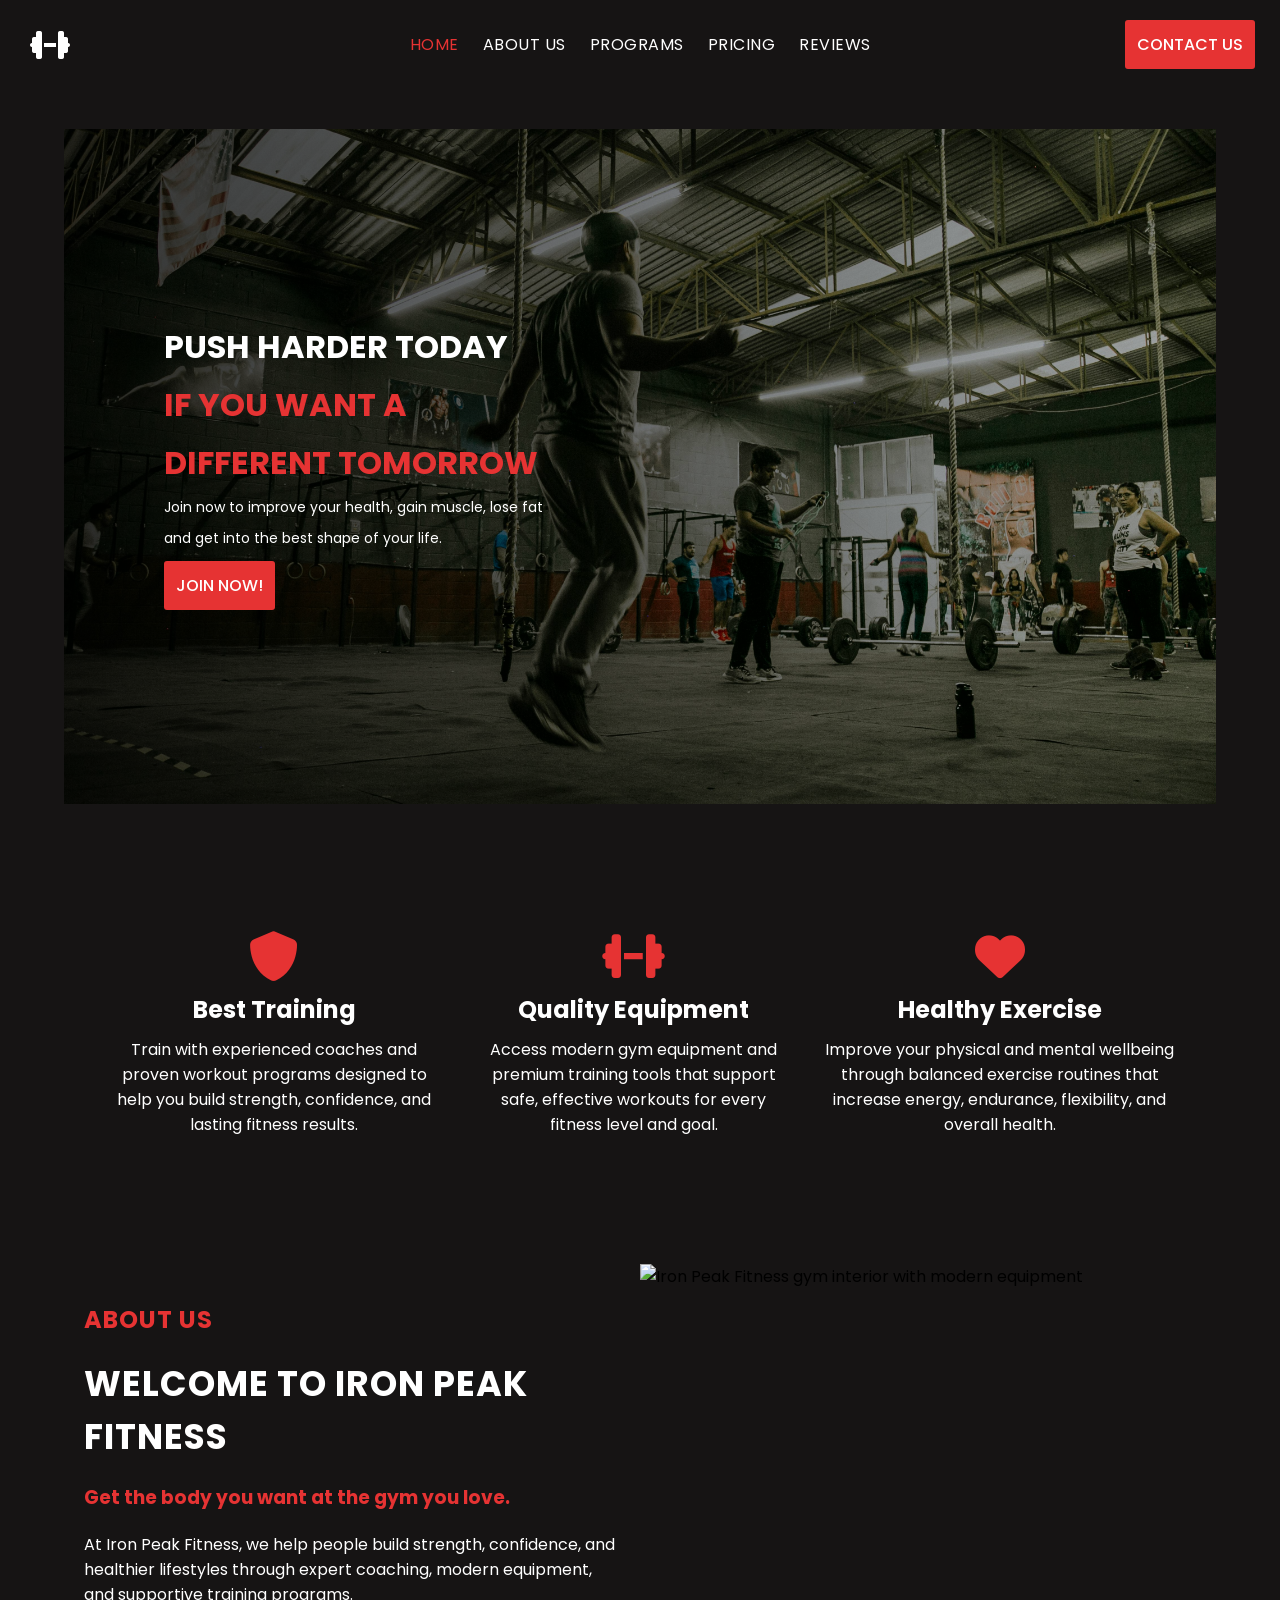
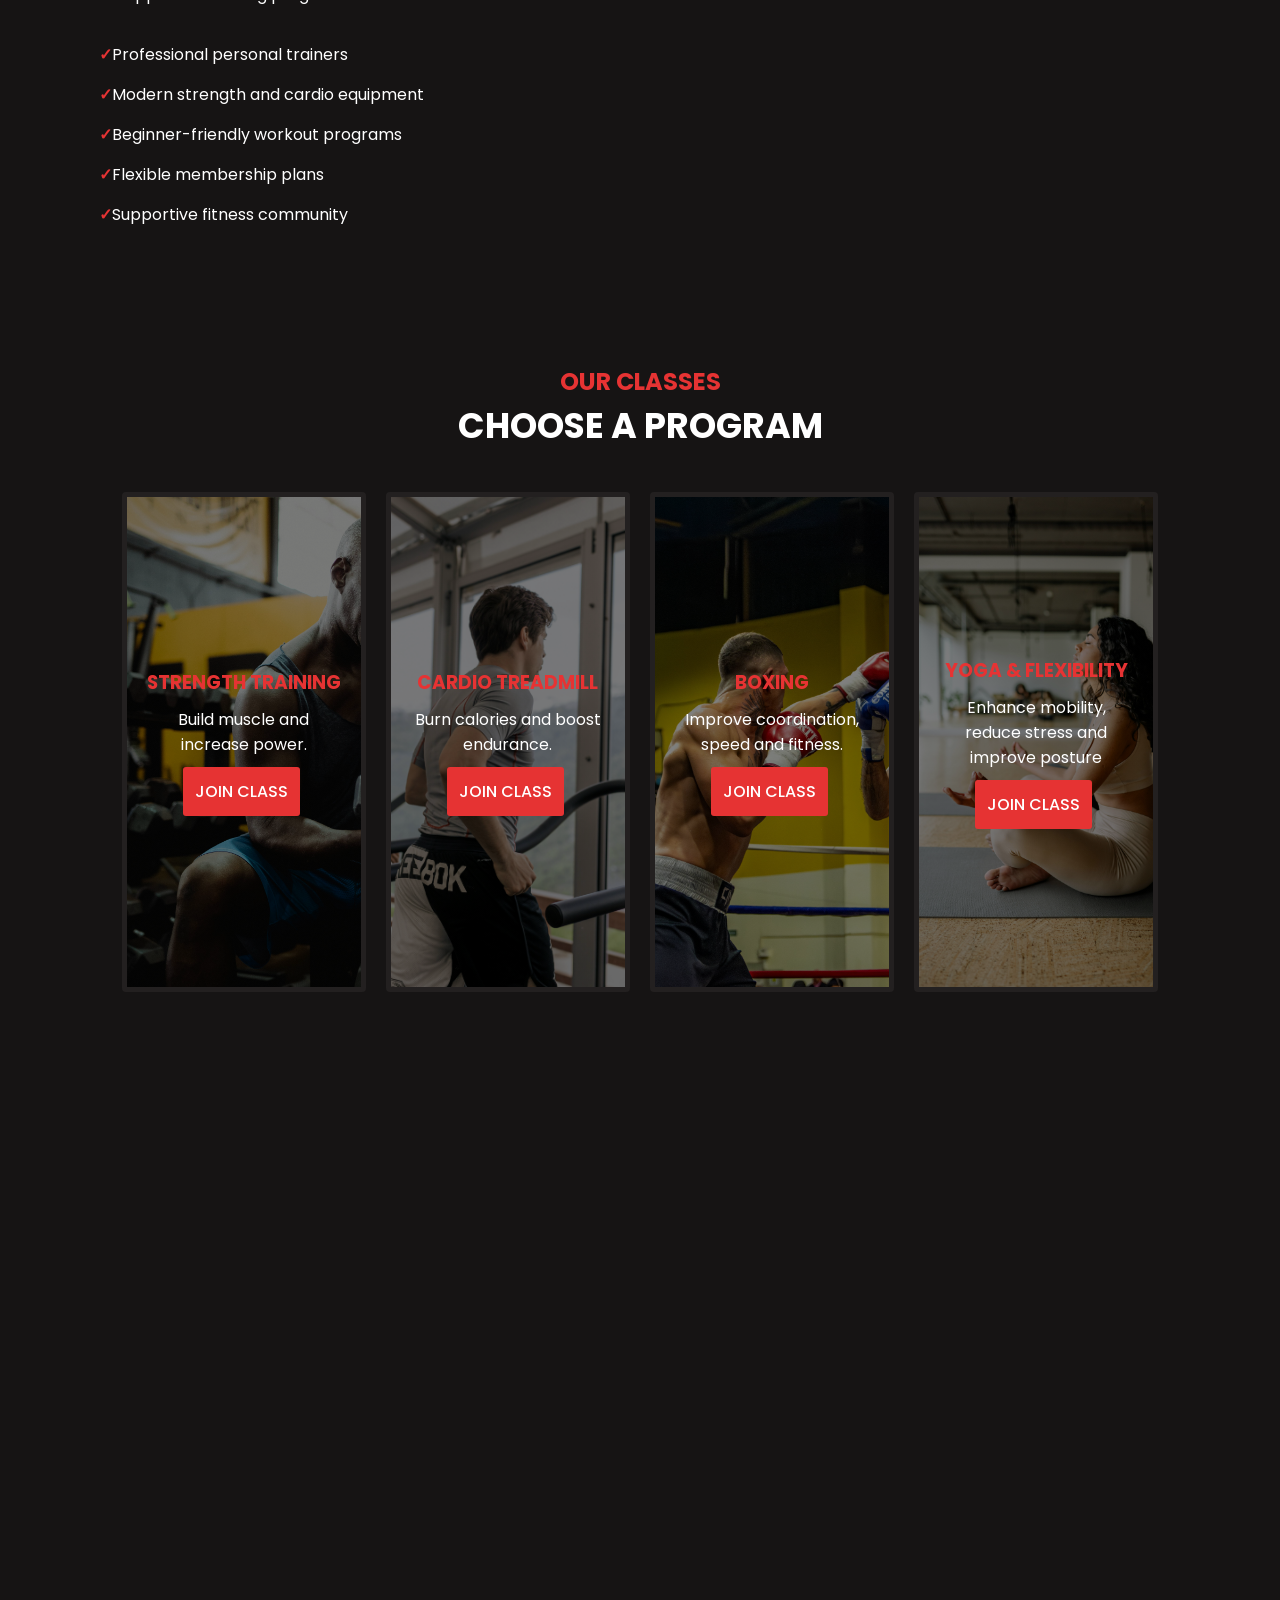
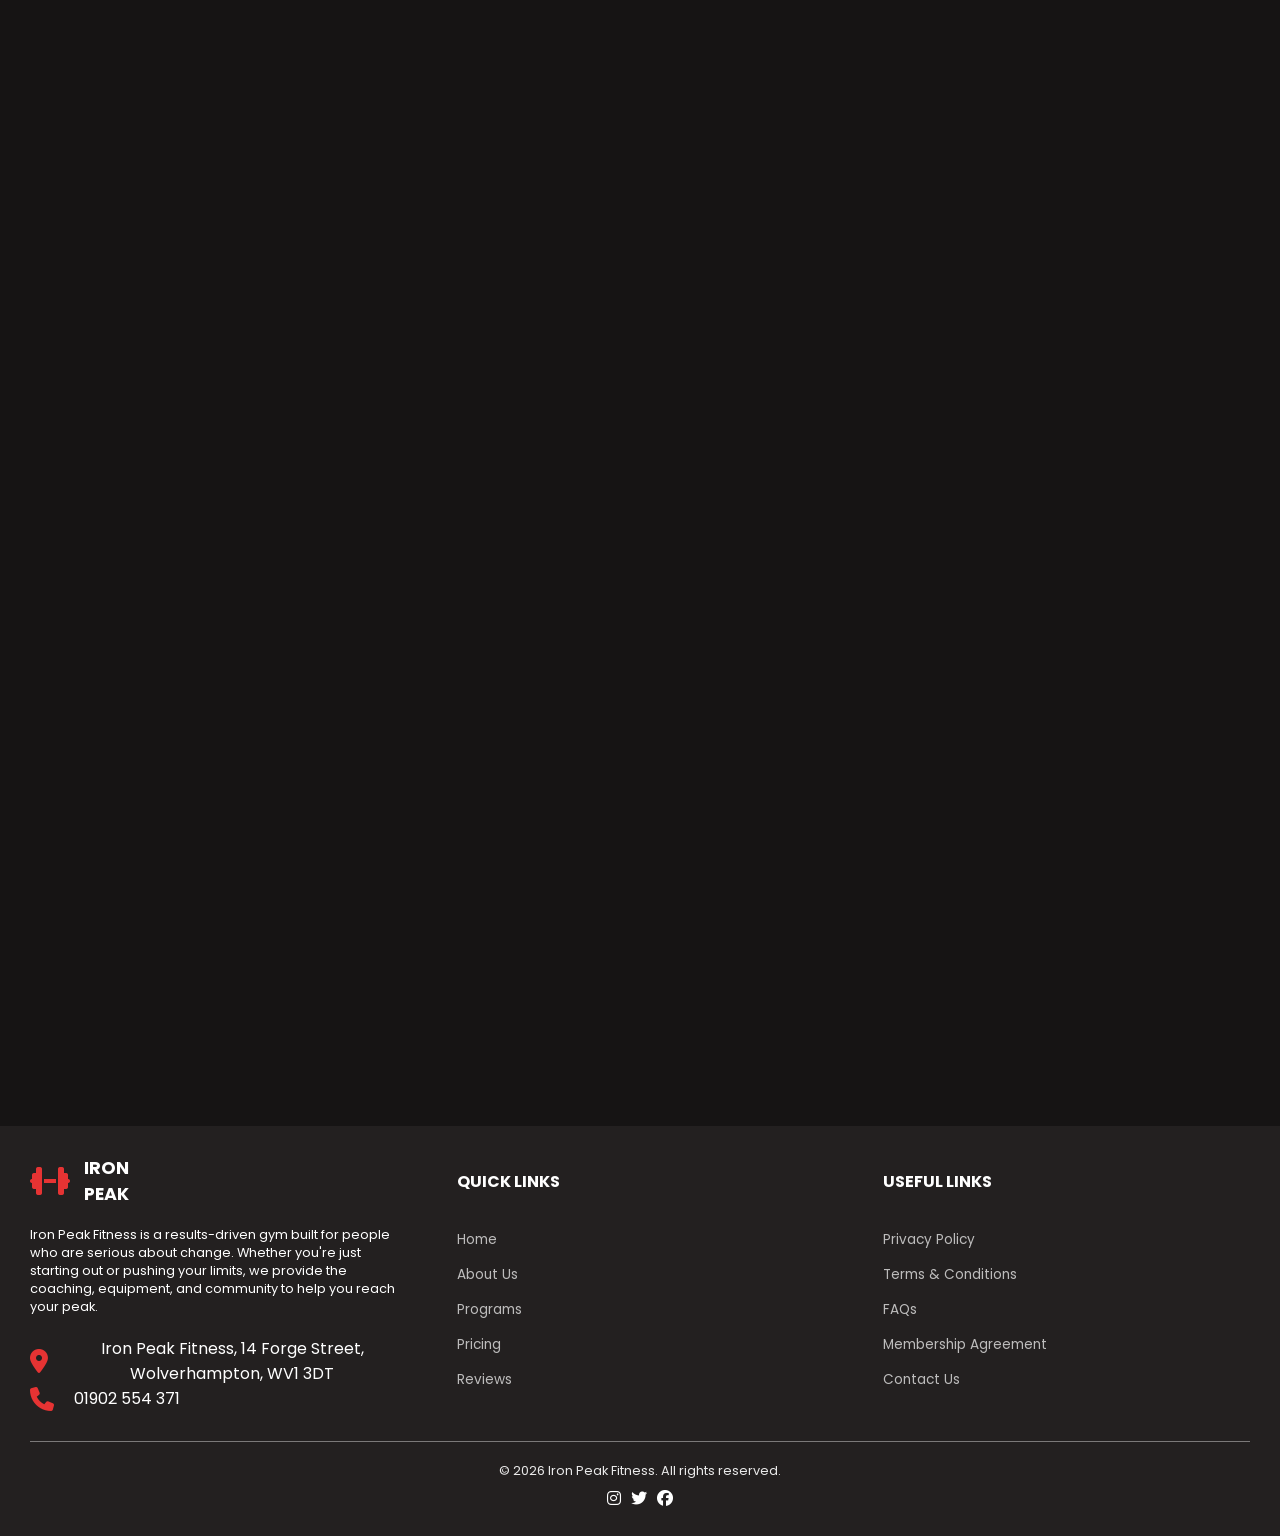
==== commit 010f8d84: "Final Commit" ====
--- a/index.html
+++ b/index.html
@@ -7,6 +7,7 @@
     <title>Iron Peak</title>
     <link rel="stylesheet" href="CSS/style.css">
     <link rel="stylesheet" href="https://cdnjs.cloudflare.com/ajax/libs/font-awesome/6.5.0/css/all.min.css">
+    <link rel="icon" href="data:image/svg+xml,<svg xmlns='http://www.w3.org/2000/svg' viewBox='0 0 100 100'><text y='.9em' font-size='90'>🏋️</text></svg>">
 </head>
 <body>
 
@@ -22,7 +23,6 @@
         <a href="#reviews" class="nav-buttons nav-link">REVIEWS</a>
     </div>
     <div class="nav-actions">
-        <button class="nav-buttons">LOGIN</button>
         <a href="contact.html" class="contact-us nav-contact-btn">CONTACT US</a>
         <button class="hamburger" aria-label="Open menu">
             <i class="fa-solid fa-bars" aria-hidden="true"></i>
@@ -91,24 +91,28 @@
 
     <section class="program-section hidden" id="programs">
         <div class="program-text">
-            <h2 class="section-label">OUR CLASS</h2>
+            <h2 class="section-label">OUR CLASSES</h2>
             <h2 class="section-title">CHOOSE A PROGRAM</h2>
         </div>
         <div class="program-grids">
             <div class="program-card strength hidden">
                 <h3>STRENGTH TRAINING</h3>
+                <p>Build muscle and increase power.</p>
                 <a href="checkout.html?plan=class" class="contact-us">JOIN CLASS</a>
             </div>
             <div class="program-card cardio hidden">
                 <h3>CARDIO TREADMILL</h3>
+                <p>Burn calories and boost endurance.</p>
                 <a href="checkout.html?plan=class" class="contact-us">JOIN CLASS</a>
             </div>
             <div class="program-card boxing hidden">
                 <h3>BOXING</h3>
+                <p>Improve coordination, speed and fitness.</p>
                 <a href="checkout.html?plan=class" class="contact-us">JOIN CLASS</a>
             </div>
             <div class="program-card yoga hidden">
                 <h3>YOGA & FLEXIBILITY</h3>
+                <p>Enhance mobility, reduce stress and improve posture</p>
                 <a href="checkout.html?plan=class" class="contact-us">JOIN CLASS</a>
             </div>
         </div>
@@ -260,6 +264,11 @@
 
             <div class="footer-socials">
                 <p class="text-white">© 2026 Iron Peak Fitness. All rights reserved.</p>
+                <div class="footer-icons">
+                    <i class="fa-brands fa-instagram" aria-hidden="true"></i>
+                    <i class="fa-brands fa-twitter" aria-hidden="true"></i>
+                    <i class="fa-brands fa-facebook" aria-hidden="true"></i>
+                </div>
             </div>
         </div>
     </footer>
--- a/CSS/style.css
+++ b/CSS/style.css
@@ -5,7 +5,7 @@
    ===================== */
 
 :root {
-    --color-primary: red;
+    --color-primary: #e63333;
     --bg-body: rgb(22, 20, 20);
     --bg-card: rgb(35, 32, 32);
     --bg-overlay: rgba(23, 21, 21, 0.95);
@@ -333,21 +333,33 @@
     border-radius: 4px;
 }
 
+.program-card h3 {
+    color: var(--color-primary);
+}
+
 /* Only background-image differs per card; position overridden in media query below */
 .yoga {
-    background-image: url(../Images/GRID4.jpg);
+    background-image: 
+        linear-gradient(rgba(0, 0, 0, 0.5), rgba(0, 0, 0, 0.5)),
+        url(../Images/GRID4.jpg);
 }
 
 .strength {
-    background-image: url(../Images/GRID1.jpg);
+    background-image: 
+        linear-gradient(rgba(0, 0, 0, 0.5), rgba(0, 0, 0, 0.5)),
+        url(../Images/GRID1.jpg);
 }
 
 .cardio {
-    background-image: url(../Images/GRID2.jpg);
+    background-image: 
+        linear-gradient(rgba(0, 0, 0, 0.5), rgba(0, 0, 0, 0.5)),
+        url(../Images/GRID2.jpg);
 }
 
 .boxing {
-    background-image: url(../Images/GRID3.jpg);
+    background-image: 
+        linear-gradient(rgba(0, 0, 0, 0.5), rgba(0, 0, 0, 0.5)),
+        url(../Images/GRID3.jpg);
 }
 
 .program-card:hover {
@@ -572,7 +584,7 @@
     display: flex;
     align-items: center;
     text-align: center;
-    gap: 10px;
+    gap: 20px;
     color: white;
 }
 
@@ -624,6 +636,15 @@
     text-align: center;
 }
 
+.footer-icons {
+    display: flex;
+    color: white;
+    align-items: center;
+    justify-content: center;
+    padding: 10px;
+    gap: 10px;
+}
+
 .footer-socials p {
     opacity: 0.9;
 }
@@ -814,6 +835,7 @@
     flex-direction: column;
     flex: 1;
     text-align: left;
+    width: 100%;
 }
 
 .form-group label {
@@ -1001,6 +1023,10 @@
         display: block;
     }
 
+    .nopad .hamburger {
+    display: none;
+    }   
+
     .mobile-menu {
         display: flex;
     }
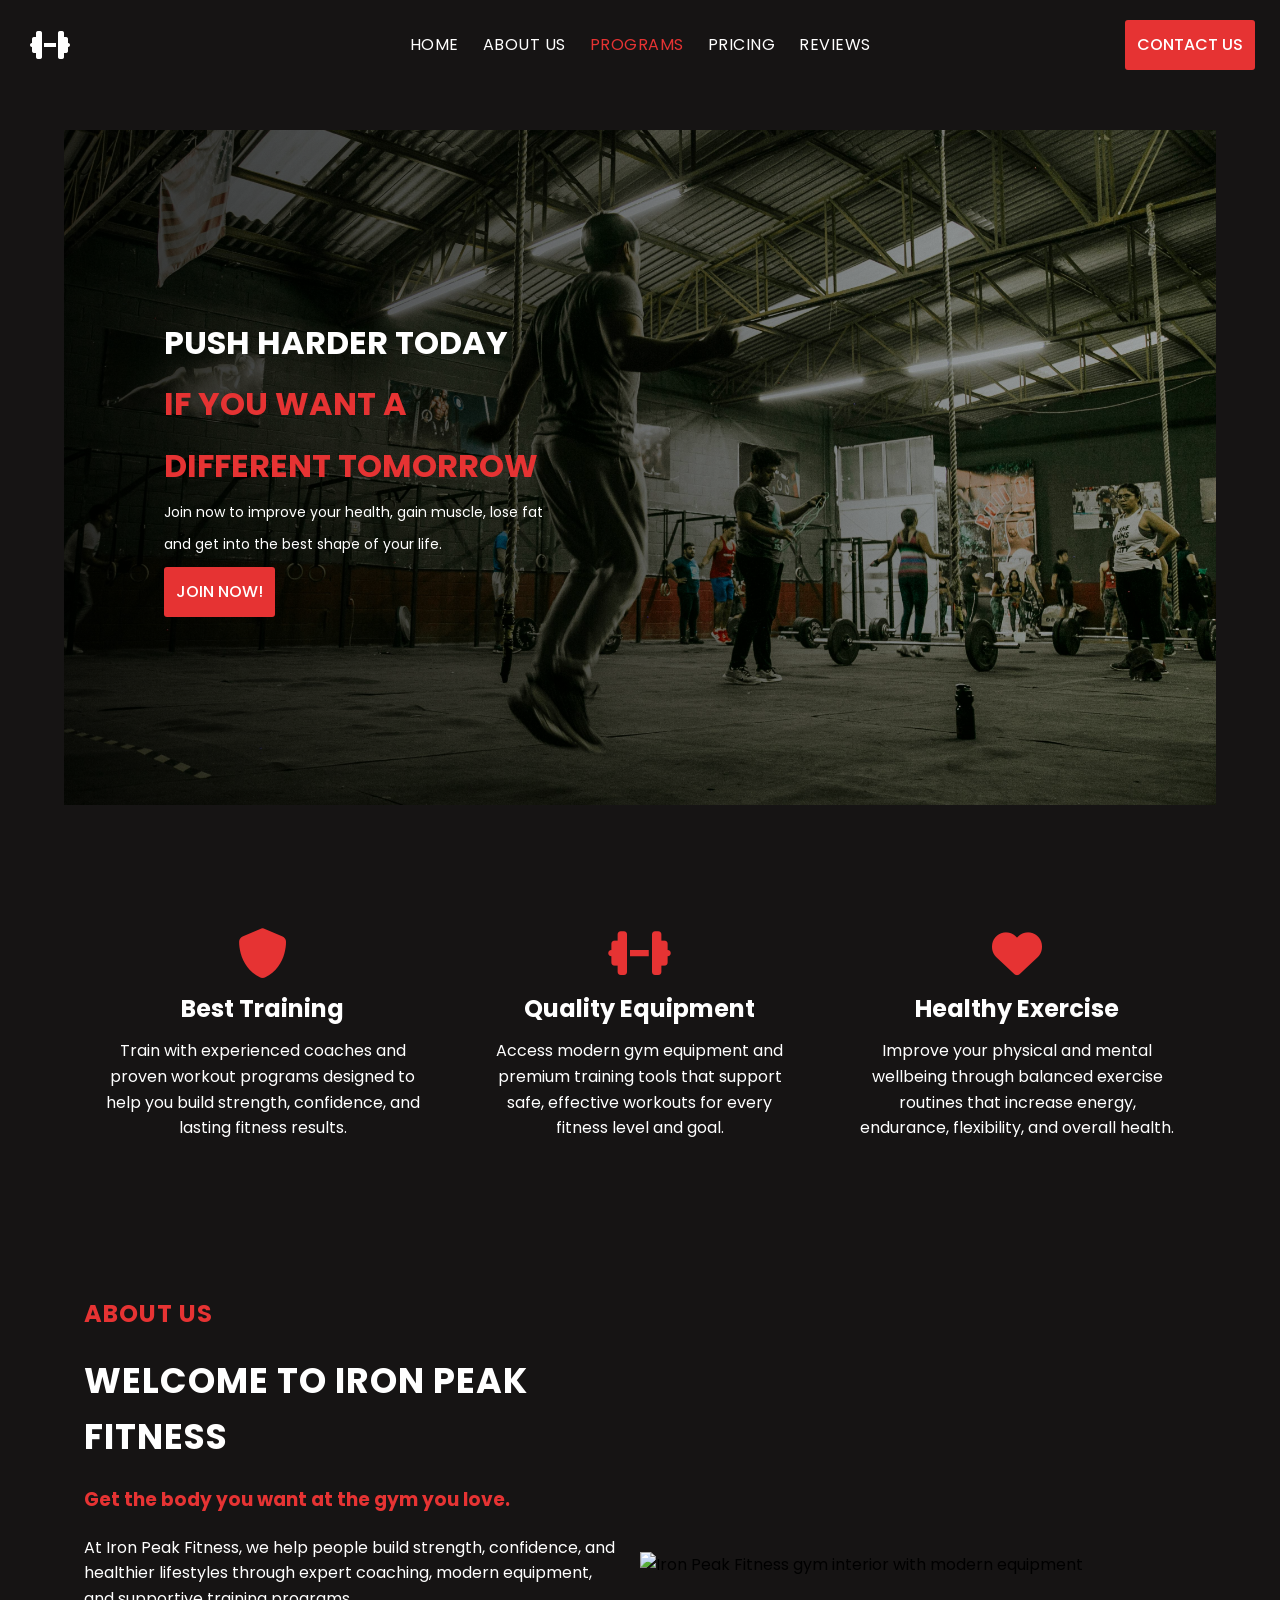
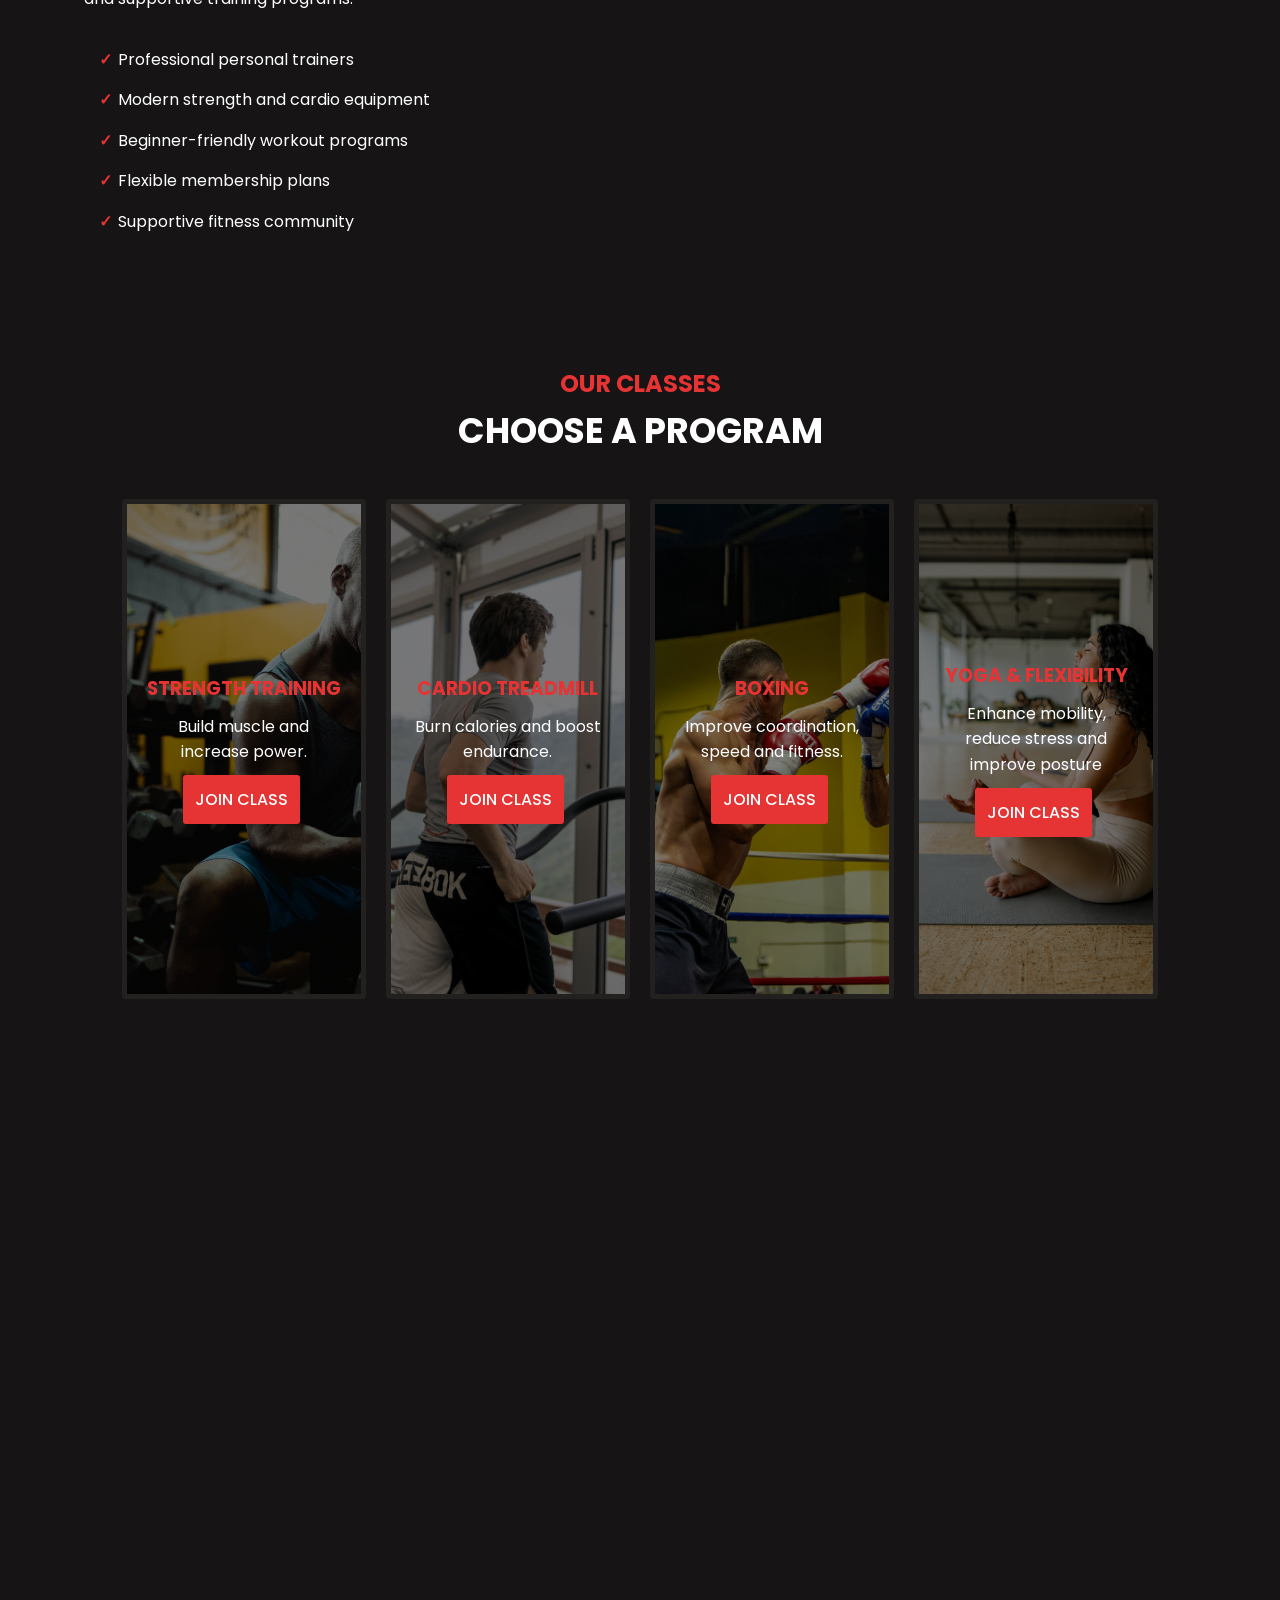
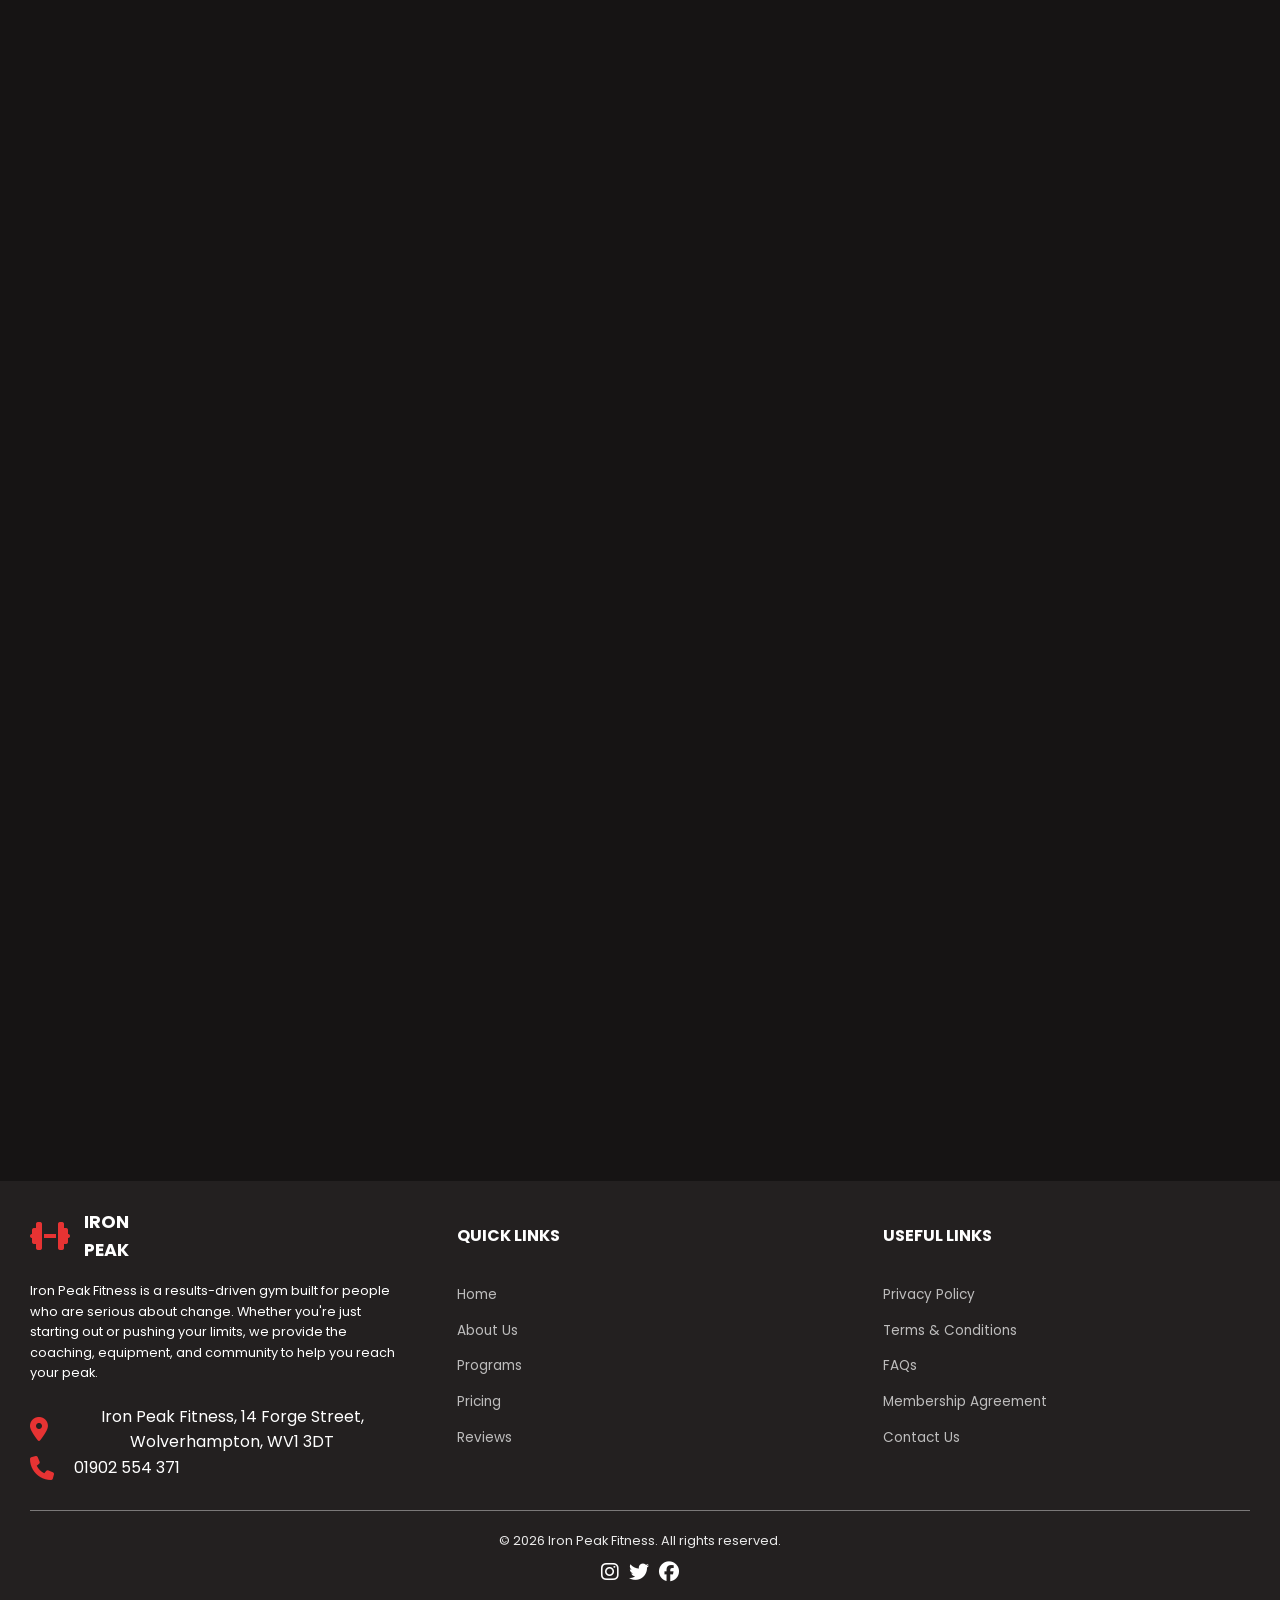
==== commit e4f25e6e: "Slight Changes" ====
--- a/index.html
+++ b/index.html
@@ -5,6 +5,9 @@
     <meta name="viewport" content="width=device-width, initial-scale=1.0">
     <meta name="description" content="Iron Peak Fitness — expert coaching, modern equipment and supportive programmes in Wolverhampton. Join now to build strength, confidence and a healthier lifestyle.">
     <title>Iron Peak</title>
+    <link rel="preconnect" href="https://fonts.googleapis.com">
+    <link rel="preconnect" href="https://fonts.gstatic.com" crossorigin>
+    <link rel="stylesheet" href="https://fonts.googleapis.com/css2?family=Poppins:ital,wght@0,100;0,200;0,300;0,400;0,500;0,600;0,700;0,800;0,900;1,100;1,200;1,300;1,400;1,500;1,600;1,700;1,800;1,900&display=swap">
     <link rel="stylesheet" href="CSS/style.css">
     <link rel="stylesheet" href="https://cdnjs.cloudflare.com/ajax/libs/font-awesome/6.5.0/css/all.min.css">
     <link rel="icon" href="data:image/svg+xml,<svg xmlns='http://www.w3.org/2000/svg' viewBox='0 0 100 100'><text y='.9em' font-size='90'>🏋️</text></svg>">
@@ -126,7 +129,7 @@
         <div class="pricing-grids">
             <div class="pricing-card pricing-card--standard hidden">
                 <h3>PERSONAL</h3>
-                <i class="fa-solid fa-utensils" aria-hidden="true"></i>
+                <i class="fa-solid fa-user" aria-hidden="true"></i>
                 <p>$49.99</p>
                 <ul>
                     <li> Access to all gym equipment</li>
@@ -157,7 +160,7 @@
             </div>
             <div class="pricing-card pricing-card--standard hidden">
                 <h3>PROFESSIONAL</h3>
-                <i class="fa-solid fa-money-bill" aria-hidden="true"></i>
+                <i class="fa-solid fa-crown" aria-hidden="true"></i>
                 <p>$129.99</p>
                 <ul>
                     <li> Unlimited group classes</li>
--- a/CSS/style.css
+++ b/CSS/style.css
@@ -1,8 +1,4 @@
-@import url(https://fonts.googleapis.com/css?family=Poppins:100,100italic,200,200italic,300,300italic,regular,italic,500,500italic,600,600italic,700,700italic,800,800italic,900,900italic);
-
-/* =====================
-   CSS Custom Properties
-   ===================== */
+/* CSS Custom Properties */
 
 :root {
     --color-primary: #e63333;
@@ -24,12 +20,10 @@
 body {
     font-family: 'Poppins', Arial, sans-serif;
     background-color: var(--bg-body);
-}
-
-/* =========
-   Utilities
-   ========= */
-
+    line-height: 1.6;
+}
+
+/* UTILITIES */
 .text-red {
     color: var(--color-primary);
 }
@@ -47,9 +41,7 @@
     font-size: 35px;
 }
 
-/* ===
-   Nav
-   === */
+/* NAV */
 
 .navbar {
     display: flex;
@@ -103,6 +95,7 @@
     letter-spacing: 0.5px;
     font-size: 1rem;
     text-decoration: none;
+    transition: transform 0.15s ease-out;
 }
 
 .contact-us {
@@ -115,27 +108,27 @@
     cursor: pointer;
     font-size: 1rem;
     font-weight: 500;
+    font-family: inherit;
     border-radius: 3px;
     text-decoration: none;
     display: inline-block;
+    transition: transform 0.15s ease-out;
 }
 
 .nav-buttons:hover {
     transform: translateY(-1px);
-    transition: 0.1s ease-out;
 }
 
 .nav-buttons:active {
-    transform: translateY(0px);
+    transform: translateY(0);
 }
 
 .contact-us:hover {
     transform: translateY(-1px);
-    transition: 0.1s ease-out;
 }
 
 .contact-us:active {
-    transform: translateY(0px);
+    transform: translateY(0);
 }
 
 .nav-actions {
@@ -144,21 +137,20 @@
     align-items: center;
 }
 
-/* ================
-   Join Us Section
-   ================ */
+/* JOIN US SECTION */
 
 .page-sections {
     display: flex;
     flex-direction: column;
     gap: 80px;
-    padding: 40px 0;
-    padding-bottom: 0;
+    padding: 40px 0 60px;
 }
 
 .join-us-section {
     height: 75vh;
-    background-image: url(../Images/JoinUsBG.jpg);
+    background-image:
+        linear-gradient(to right, rgba(0,0,0,0.75) 0%, rgba(0,0,0,0.2) 100%),
+        url(../Images/JoinUsBG.jpg);
     background-size: cover;
     background-position: center;
     background-repeat: no-repeat;
@@ -202,14 +194,12 @@
     margin-top: 12px;
 }
 
-/* ================
-   Details Section
-   ================ */
+/* DETAILS SECTION */
 
 .details-section {
     display: flex;
     align-items: center;
-    gap: 10px;
+    gap: 40px;
     padding: 30px;
     width: 90%;
     min-height: 300px;
@@ -218,6 +208,7 @@
 }
 
 .training-text, .equipment-text, .health-text {
+    flex: 1;
     padding: 10px;
     color: white;
     text-align: center;
@@ -234,14 +225,12 @@
     margin: 10px 0;
 }
 
-/* =================
-   About Us Section
-   ================= */
+/* ABOUT US SECTION */
 
 .about-us-section {
     width: 90%;
     max-width: 1600px;
-    height: 600px;
+    min-height: 600px;
     display: flex;
     justify-content: center;
     align-items: center;
@@ -275,6 +264,7 @@
     content: "✓";
     color: var(--color-primary);
     font-weight: bold;
+    margin-right: 0.4em;
 }
 
 /* Changed from background-image div to <img> element */
@@ -285,9 +275,7 @@
     object-position: center;
 }
 
-/* ================
-   Program Section
-   ================ */
+/* PROGRAM SECTION */
 
 .program-section {
     width: 90%;
@@ -366,9 +354,7 @@
     transform: translateY(-10px);
 }
 
-/* ================
-   Pricing Section
-   ================ */
+/* PRICING SECTION */
 
 .pricing-section {
     width: 90%;
@@ -390,7 +376,7 @@
 }
 
 .pricing-card--standard {
-    border: 2px solid white;
+    border: 2px solid rgba(255, 255, 255, 0.4);
 }
 
 .pricing-card--featured {
@@ -421,7 +407,7 @@
 }
 
 .pricing-card li {
-    margin: 15px 0 0 15px;
+    margin-top: 15px;
     list-style: none;
     text-align: center;
 }
@@ -435,6 +421,7 @@
 .pricing {
     text-align: center;
     width: 50%;
+    max-width: 220px;
 }
 
 .btn-wrapper {
@@ -460,9 +447,7 @@
     scroll-margin-top: 100px;
 }
 
-/* ================
-   Reviews Section
-   ================ */
+/* REVIEWS SECTION */
 
 .reviews-section {
     width: 90%;
@@ -489,7 +474,7 @@
     align-items: center;
     justify-content: center;
     flex-direction: column;
-    gap: 7px;
+    gap: 12px;
     text-align: center;
     border-radius: 4px;
     padding: 20px;
@@ -519,9 +504,7 @@
     color: var(--color-primary);
 }
 
-/* ======
-   Footer
-   ====== */
+/* FOOTER */
 
 .footer {
     width: 100%;
@@ -622,6 +605,7 @@
     font-family: 'Poppins', Arial, sans-serif;
     cursor: pointer;
     transition: color 0.2s ease;
+    text-align: left;
 }
 
 .footer-link-btn:hover {
@@ -643,15 +627,14 @@
     justify-content: center;
     padding: 10px;
     gap: 10px;
+    font-size: 1.25rem;
 }
 
 .footer-socials p {
     opacity: 0.9;
 }
 
-/* ==========
-   Animations
-   ========== */
+/* ANIMATIONS */
 
 .hidden {
     opacity: 0;
@@ -669,9 +652,7 @@
     color: var(--color-primary);
 }
 
-/* =========
-   Hamburger
-   ========= */
+/* HAMBURGER */
 
 .hamburger {
     display: none;
@@ -713,15 +694,7 @@
     background-color: rgba(255, 255, 255, 0.04);
 }
 
-.join-us-section {
-    background-image:
-        linear-gradient(to right, rgba(0,0,0,0.75) 0%, rgba(0,0,0,0.2) 100%),
-        url(../Images/JoinUsBG.jpg);
-}
-
-/* ======
-   Modals
-   ====== */
+/* MODALS */
 
 .modal-overlay {
     display: none;
@@ -758,6 +731,11 @@
     color: white;
     font-size: 1.2rem;
     cursor: pointer;
+    transition: color 0.2s ease;
+}
+
+.modal-close:hover {
+    color: var(--color-primary);
 }
 
 .modal-box h3 {
@@ -776,17 +754,15 @@
 }
 
 .modal-box::-webkit-scrollbar-thumb {
-    background-color: rgb(255, 255, 255);
+    background-color: rgba(255, 255, 255, 0.4);
     border-radius: 4px;
 }
 
 .modal-box::-webkit-scrollbar-thumb:hover {
-    background-color: rgb(237, 231, 231);
-}
-
-/* =================
-   Contact Us Page
-   ================= */
+    background-color: rgba(255, 255, 255, 0.65);
+}
+
+/* CONTACT US PAGE */
 
 .form-container-wrapper {
     display: flex;
@@ -799,7 +775,7 @@
 .form-container {
     min-height: 80vh;
     width: 80%;
-    border: 1px solid gray;
+    border: 1px solid rgba(255, 255, 255, 0.15);
     border-radius: 5px;
     display: flex;
     flex-direction: column;
@@ -851,9 +827,15 @@
     padding: 12px 16px;
     border-radius: 5px;
     font-size: 1rem;
+    font-family: inherit;
     color: white;
     width: 100%;
     transition: border-color 0.2s ease, background-color 0.2s ease;
+}
+
+.form-contents input::placeholder,
+.form-contents textarea::placeholder {
+    color: rgba(255, 255, 255, 0.35);
 }
 
 .form-contents input:hover,
@@ -883,12 +865,10 @@
 }
 
 .nopad {
-    padding-bottom: 0px;
-}
-
-/* ===============
-   Checkout Page
-   =============== */
+    padding-bottom: 0;
+}
+
+/* CHECKOUT PAGE */
 
 .order-wrapper {
     display: flex;
@@ -962,6 +942,10 @@
     font-size: 0.95rem;
     font-family: 'Poppins', Arial, sans-serif;
     transition: border-color 0.2s ease, background-color 0.2s ease;
+}
+
+.order-summary input::placeholder {
+    color: rgba(255, 255, 255, 0.35);
 }
 
 .order-summary input:hover {
@@ -999,9 +983,7 @@
     display: none;
 }
 
-/* =============
-   Media Queries
-   ============= */
+/* MQ */
 
 @media (max-width: 1100px) {
 
@@ -1024,8 +1006,8 @@
     }
 
     .nopad .hamburger {
-    display: none;
-    }   
+        display: none;
+    }
 
     .mobile-menu {
         display: flex;
@@ -1091,7 +1073,7 @@
 
     /* Footer */
     .location p {
-        font-size: 0.5rem;
+        font-size: 0.75rem;
     }
 
     /* Contact page */
@@ -1117,6 +1099,7 @@
 
     .message-wrapper {
         margin-left: 20px;
+        margin-right: 20px;
     }
 
     /* Details */
@@ -1177,7 +1160,7 @@
 
     /* Footer */
     .location p {
-        font-size: 0.7rem;
+        font-size: 0.85rem;
     }
 
     /* Contact page */
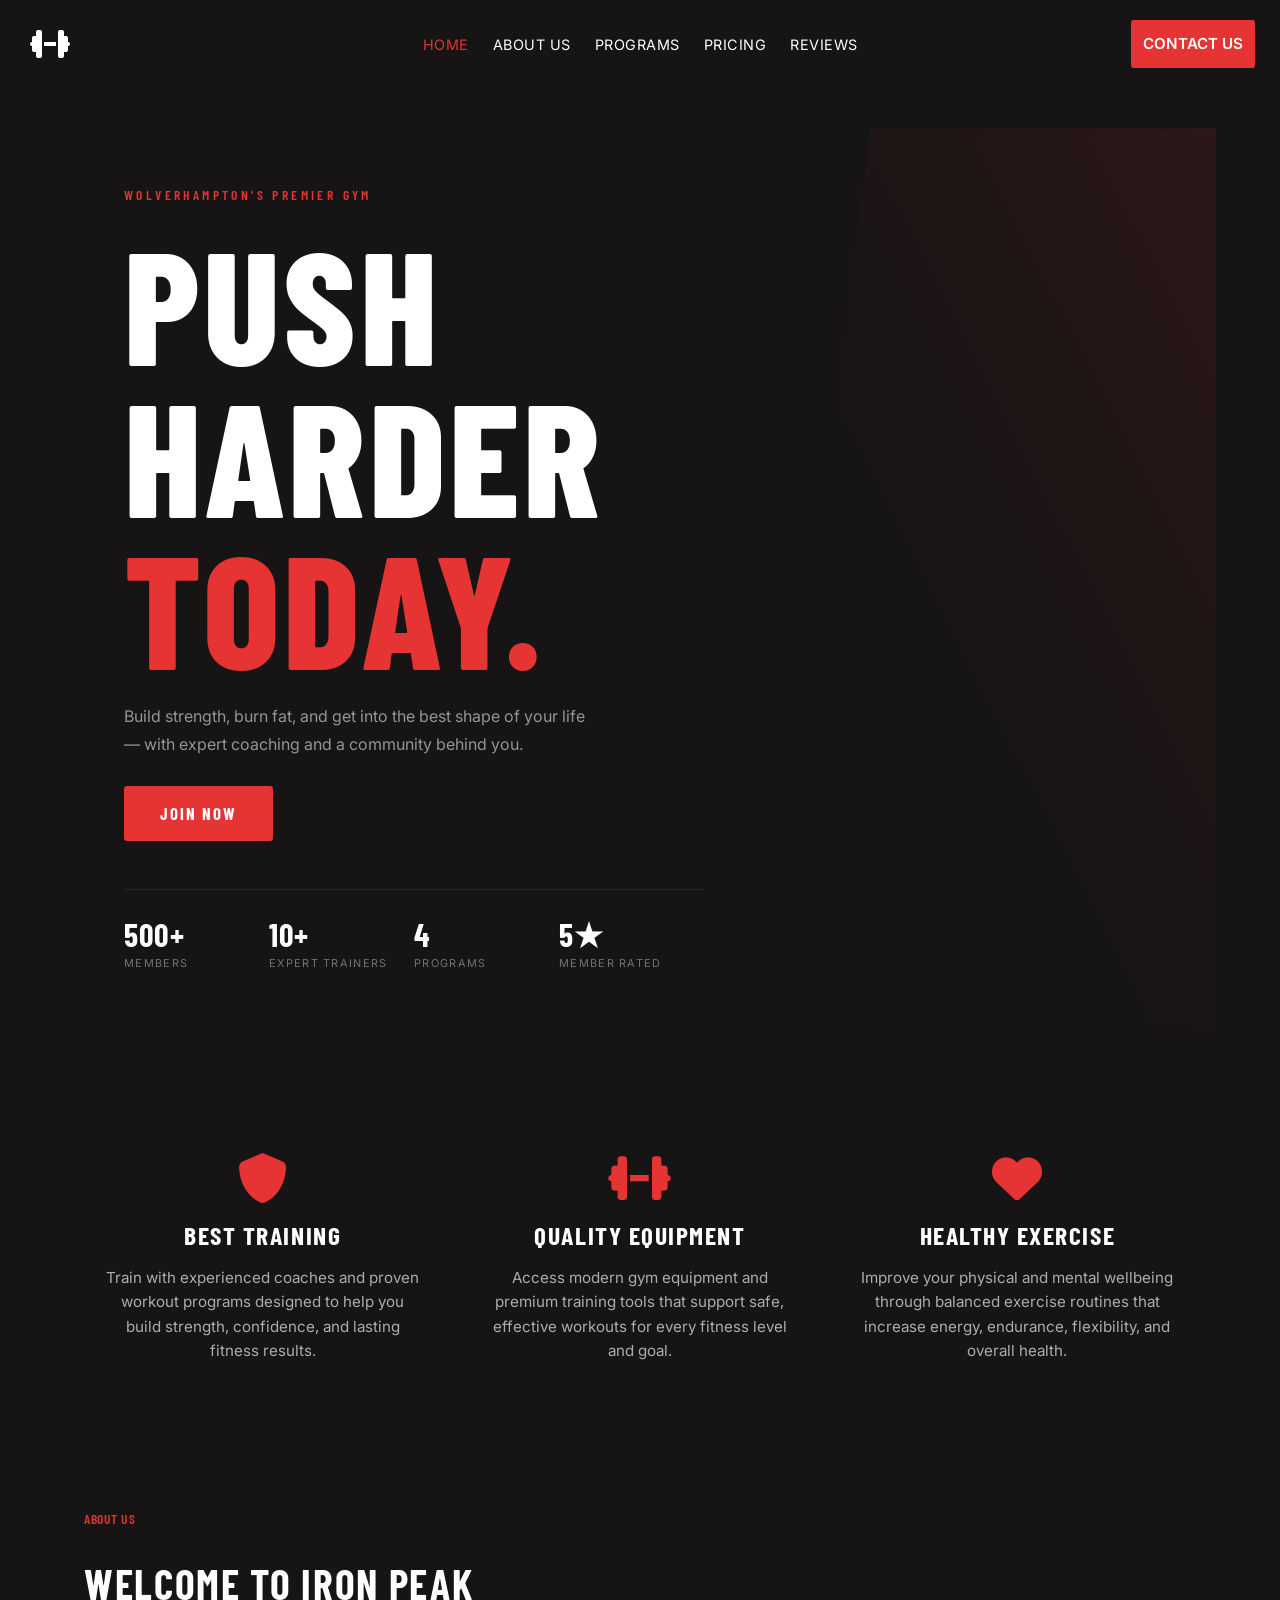
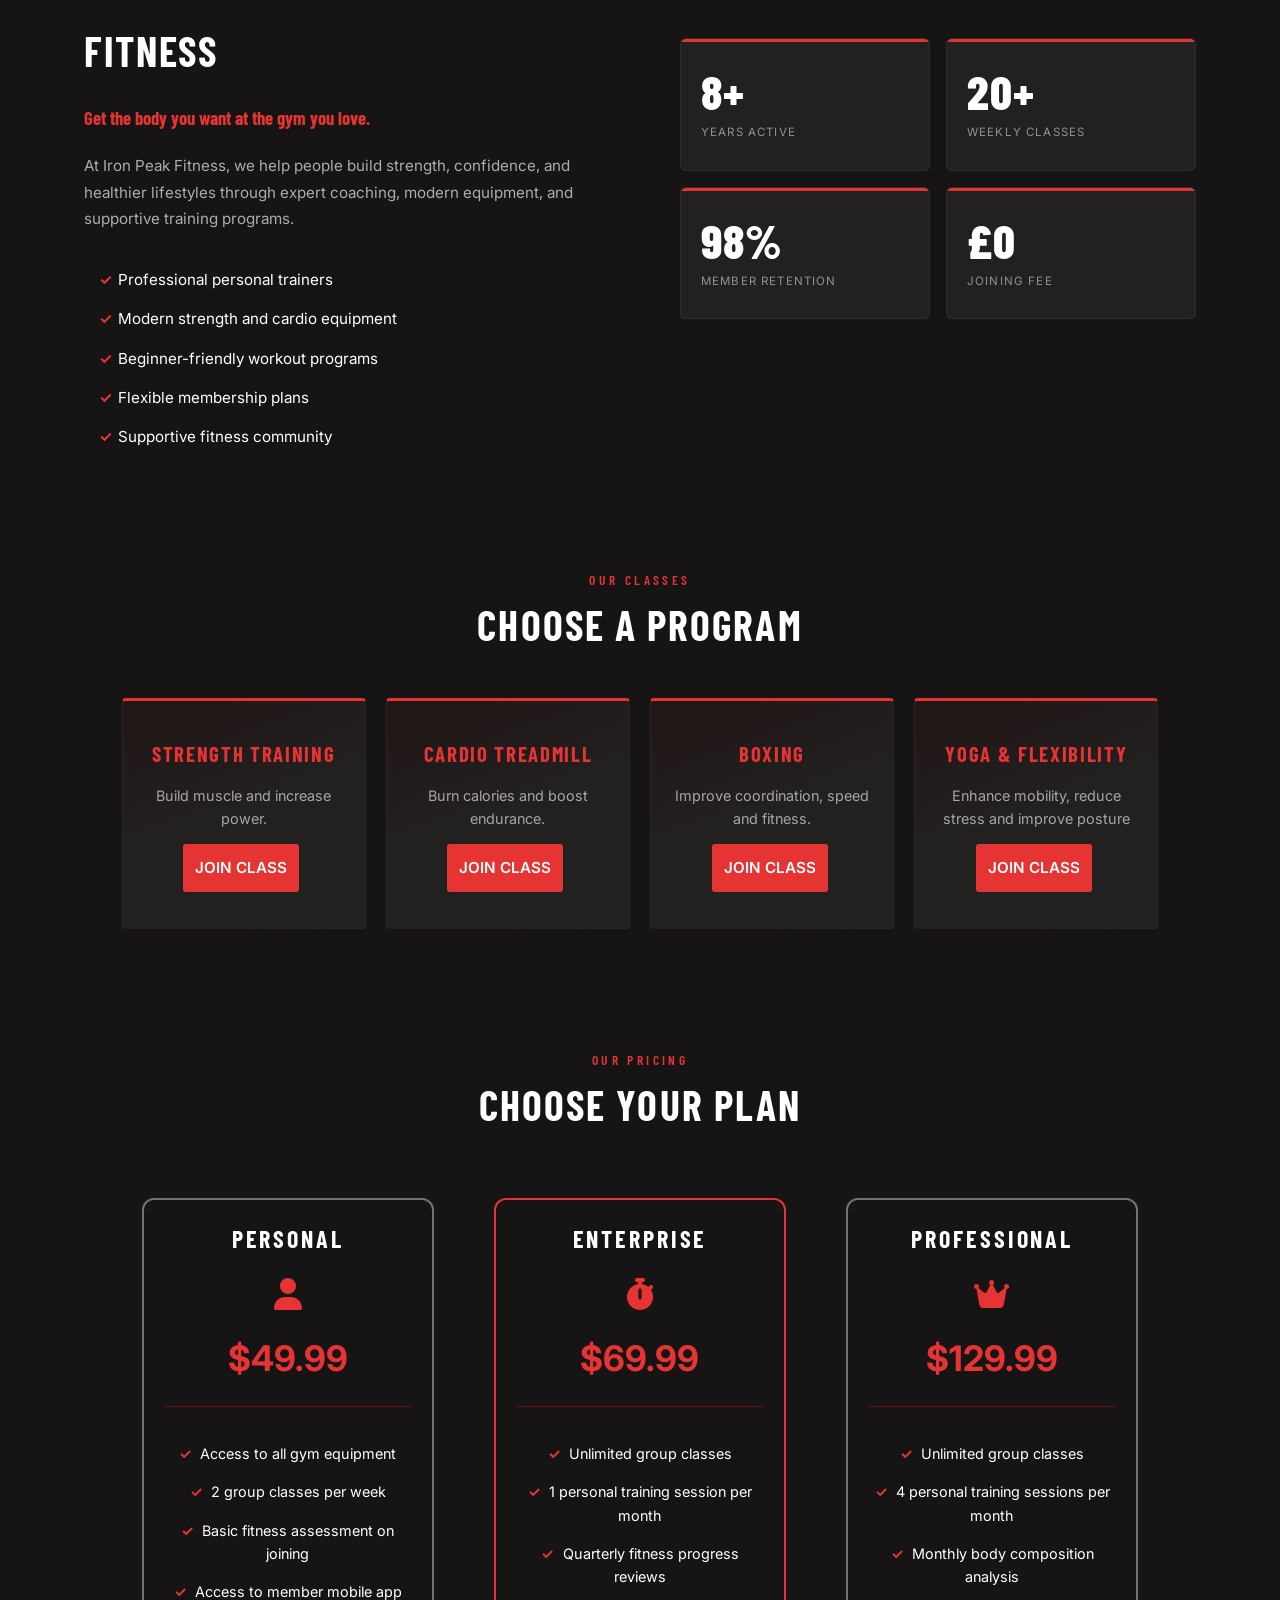
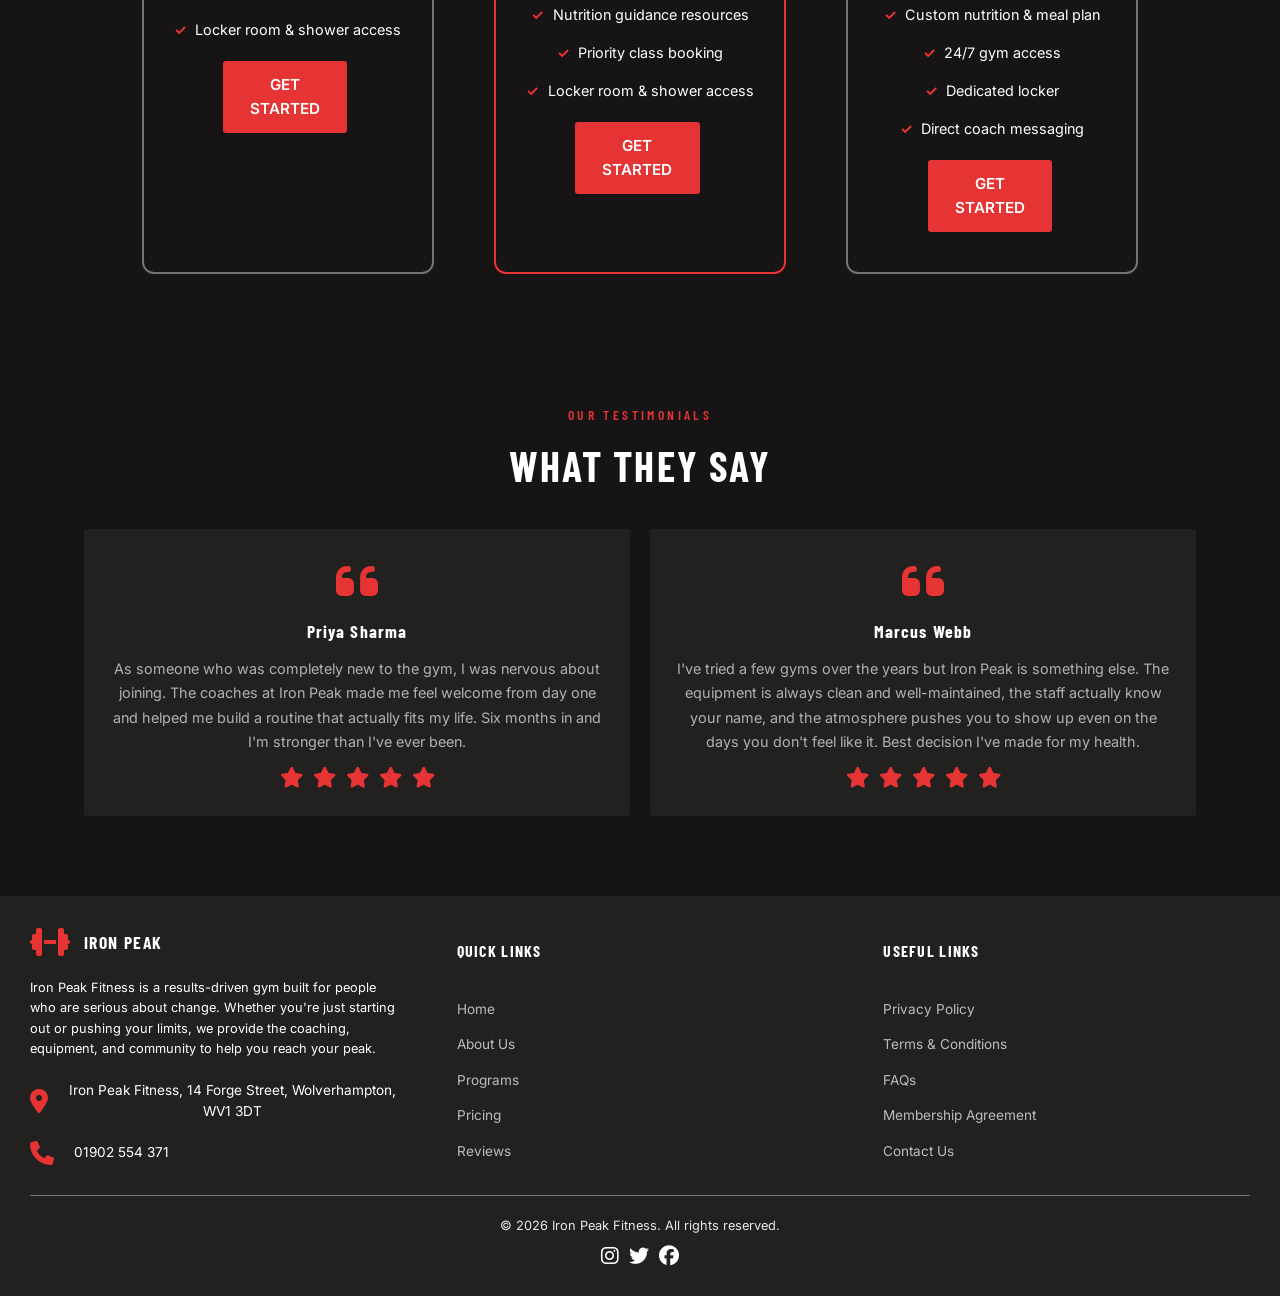
==== commit 26f98ac9: "Completely new Hero Section, Font changes across page, About us image removed, replaced with stat ca" ====
--- a/index.html
+++ b/index.html
@@ -7,7 +7,7 @@
     <title>Iron Peak</title>
     <link rel="preconnect" href="https://fonts.googleapis.com">
     <link rel="preconnect" href="https://fonts.gstatic.com" crossorigin>
-    <link rel="stylesheet" href="https://fonts.googleapis.com/css2?family=Poppins:ital,wght@0,100;0,200;0,300;0,400;0,500;0,600;0,700;0,800;0,900;1,100;1,200;1,300;1,400;1,500;1,600;1,700;1,800;1,900&display=swap">
+    <link rel="stylesheet" href="https://fonts.googleapis.com/css2?family=Barlow+Condensed:wght@400;600;700;800&family=Inter:wght@400;500;600&display=swap">
     <link rel="stylesheet" href="CSS/style.css">
     <link rel="stylesheet" href="https://cdnjs.cloudflare.com/ajax/libs/font-awesome/6.5.0/css/all.min.css">
     <link rel="icon" href="data:image/svg+xml,<svg xmlns='http://www.w3.org/2000/svg' viewBox='0 0 100 100'><text y='.9em' font-size='90'>🏋️</text></svg>">
@@ -45,15 +45,29 @@
 <main class="page-sections">
 
     <section class="join-us-section" id="home">
-        <div class="message-wrapper">
-            <div class="ju-message">
-                <h1>PUSH HARDER TODAY</h1>
-                <p class="text-red"><strong>IF YOU WANT A</strong></p>
-                <p class="text-red"><strong>DIFFERENT TOMORROW</strong></p>
-                <p class="ju-subtext">Join now to improve your health, gain muscle, lose fat</p>
-                <p class="ju-subtext">and get into the best shape of your life.</p>
-            </div>
-            <a href="checkout.html?plan=personal" class="contact-us join-btn">JOIN NOW!</a>
+        <div class="hero-inner">
+            <p class="hero-eyebrow">Wolverhampton's Premier Gym</p>
+            <h1 class="hero-headline">PUSH<br>HARDER<br><span class="hero-accent">TODAY.</span></h1>
+            <p class="hero-sub">Build strength, burn fat, and get into the best shape of your life — with expert coaching and a community behind you.</p>
+            <a href="checkout.html?plan=personal" class="contact-us join-btn">JOIN NOW</a>
+        </div>
+        <div class="hero-stats">
+            <div class="hero-stat">
+                <span class="hero-stat__number">500+</span>
+                <span class="hero-stat__label">Members</span>
+            </div>
+            <div class="hero-stat">
+                <span class="hero-stat__number">10+</span>
+                <span class="hero-stat__label">Expert Trainers</span>
+            </div>
+            <div class="hero-stat">
+                <span class="hero-stat__number">4</span>
+                <span class="hero-stat__label">Programs</span>
+            </div>
+            <div class="hero-stat">
+                <span class="hero-stat__number">5★</span>
+                <span class="hero-stat__label">Member Rated</span>
+            </div>
         </div>
     </section>
 
@@ -89,7 +103,24 @@
                 <li>Supportive fitness community</li>
             </ul>
         </div>
-        <img src="Images/BG1.jpg" alt="Iron Peak Fitness gym interior with modern equipment" class="about-image">
+        <div class="about-visual">
+            <div class="about-stat">
+                <span class="about-stat__number">8+</span>
+                <span class="about-stat__label">Years Active</span>
+            </div>
+            <div class="about-stat">
+                <span class="about-stat__number">20+</span>
+                <span class="about-stat__label">Weekly Classes</span>
+            </div>
+            <div class="about-stat">
+                <span class="about-stat__number">98%</span>
+                <span class="about-stat__label">Member Retention</span>
+            </div>
+            <div class="about-stat">
+                <span class="about-stat__number">£0</span>
+                <span class="about-stat__label">Joining Fee</span>
+            </div>
+        </div>
     </section>
 
     <section class="program-section hidden" id="programs">
--- a/CSS/style.css
+++ b/CSS/style.css
@@ -5,6 +5,8 @@
     --bg-body: rgb(22, 20, 20);
     --bg-card: rgb(35, 32, 32);
     --bg-overlay: rgba(23, 21, 21, 0.95);
+    --font-body: 'Inter', sans-serif;
+    --font-display: 'Barlow Condensed', sans-serif;
 }
 
 html {
@@ -18,11 +20,15 @@
 }
 
 body {
-    font-family: 'Poppins', Arial, sans-serif;
+    font-family: var(--font-body);
     background-color: var(--bg-body);
     line-height: 1.6;
 }
 
+h1, h2, h3 {
+    font-family: var(--font-display);
+}
+
 /* UTILITIES */
 .text-red {
     color: var(--color-primary);
@@ -35,10 +41,18 @@
 
 .section-label {
     color: var(--color-primary);
+    font-family: var(--font-display);
+    font-size: 0.85rem;
+    font-weight: 600;
+    letter-spacing: 0.25em;
+    text-transform: uppercase;
 }
 
 .section-title {
-    font-size: 35px;
+    font-size: 2.6rem;
+    font-weight: 700;
+    letter-spacing: 0.05em;
+    text-transform: uppercase;
 }
 
 /* NAV */
@@ -93,7 +107,8 @@
     color: white;
     cursor: pointer;
     letter-spacing: 0.5px;
-    font-size: 1rem;
+    font-size: 0.9rem;
+    font-family: var(--font-body);
     text-decoration: none;
     transition: transform 0.15s ease-out;
 }
@@ -106,9 +121,9 @@
     color: white;
     text-align: center;
     cursor: pointer;
-    font-size: 1rem;
-    font-weight: 500;
-    font-family: inherit;
+    font-size: 0.95rem;
+    font-weight: 600;
+    font-family: var(--font-body);
     border-radius: 3px;
     text-decoration: none;
     display: inline-block;
@@ -137,7 +152,7 @@
     align-items: center;
 }
 
-/* JOIN US SECTION */
+/* HERO SECTION */
 
 .page-sections {
     display: flex;
@@ -147,51 +162,113 @@
 }
 
 .join-us-section {
-    height: 75vh;
-    background-image:
-        linear-gradient(to right, rgba(0,0,0,0.75) 0%, rgba(0,0,0,0.2) 100%),
-        url(../Images/JoinUsBG.jpg);
-    background-size: cover;
-    background-position: center;
-    background-repeat: no-repeat;
-    padding: 30px;
+    height: 100vh;
+    min-height: 600px;
+    background-color: var(--bg-body);
+    padding: 40px 60px;
     width: 90%;
     max-width: 1600px;
     margin: 0 auto;
-}
-
-.ju-message {
-    color: white;
-    width: fit-content;
-    display: flex;
-    flex-direction: column;
-    gap: 10px;
+    display: flex;
+    flex-direction: column;
+    justify-content: center;
+    position: relative;
+    overflow: hidden;
+}
+
+.join-us-section::after {
+    content: '';
+    position: absolute;
+    top: 0;
+    right: 0;
+    width: 40%;
+    height: 100%;
+    background: linear-gradient(to bottom left, rgba(230, 51, 51, 0.1) 0%, transparent 60%);
+    clip-path: polygon(25% 0%, 100% 0%, 100% 100%, 0% 100%);
+    pointer-events: none;
+}
+
+.hero-inner {
+    display: flex;
+    flex-direction: column;
+    gap: 20px;
+    z-index: 1;
+    max-width: 800px;
+}
+
+.hero-eyebrow {
+    font-family: var(--font-display);
+    font-size: 0.85rem;
+    font-weight: 600;
+    letter-spacing: 0.25em;
+    color: var(--color-primary);
+    text-transform: uppercase;
+}
+
+.hero-headline {
+    font-family: var(--font-display);
+    font-size: clamp(5rem, 14vw, 10rem);
+    font-weight: 800;
+    line-height: 0.95;
+    letter-spacing: 0.02em;
+    color: white;
+    text-transform: uppercase;
+    margin: 0;
+}
+
+.hero-accent {
+    color: var(--color-primary);
+}
+
+.hero-sub {
+    font-size: 1rem;
+    color: rgba(255, 255, 255, 0.55);
+    max-width: 480px;
+    line-height: 1.75;
+}
+
+.join-btn {
+    margin-top: 8px;
+    align-self: flex-start;
+    padding: 14px 36px;
+    font-family: var(--font-display);
+    font-size: 1.05rem;
+    font-weight: 700;
+    letter-spacing: 0.12em;
+    text-transform: uppercase;
+}
+
+.hero-stats {
+    display: flex;
+    gap: 0;
+    margin-top: 48px;
+    padding-top: 28px;
+    border-top: 1px solid rgba(255, 255, 255, 0.08);
+    width: 100%;
+    max-width: 580px;
+}
+
+.hero-stat {
+    flex: 1;
+    display: flex;
+    flex-direction: column;
+    gap: 5px;
+}
+
+.hero-stat__number {
+    font-family: var(--font-display);
     font-size: 2rem;
-}
-
-/* Reset h1 inside hero so it inherits the container font-size */
-.ju-message h1 {
-    font-size: 1em;
-    font-weight: bold;
-    margin: 0;
-}
-
-.ju-subtext {
-    font-size: 14px;
-}
-
-.message-wrapper {
-    min-width: 25%;
-    height: 100%;
-    display: flex;
-    justify-content: center;
-    align-items: flex-start;
-    flex-direction: column;
-    margin-left: 70px;
-}
-
-.join-btn {
-    margin-top: 12px;
+    font-weight: 700;
+    color: white;
+    line-height: 1;
+    letter-spacing: 0.02em;
+}
+
+.hero-stat__label {
+    font-size: 0.68rem;
+    color: rgba(255, 255, 255, 0.4);
+    text-transform: uppercase;
+    letter-spacing: 0.12em;
 }
 
 /* DETAILS SECTION */
@@ -219,10 +296,17 @@
     color: var(--color-primary);
 }
 
-/* Keep the card headings at a consistent size */
 .details-section h2 {
-    font-size: 1.5rem;
+    font-size: 1.6rem;
+    font-weight: 700;
+    letter-spacing: 0.06em;
+    text-transform: uppercase;
     margin: 10px 0;
+}
+
+.details-section p {
+    font-size: 0.95rem;
+    color: rgba(255, 255, 255, 0.65);
 }
 
 /* ABOUT US SECTION */
@@ -230,10 +314,11 @@
 .about-us-section {
     width: 90%;
     max-width: 1600px;
-    min-height: 600px;
+    min-height: 500px;
     display: flex;
     justify-content: center;
     align-items: center;
+    gap: 40px;
     margin: 0 auto;
 }
 
@@ -248,7 +333,13 @@
 }
 
 .about-content h1, .about-content h2 {
-    letter-spacing: 1px;
+    letter-spacing: 0.04em;
+}
+
+.about-content p {
+    font-size: 0.95rem;
+    color: rgba(255, 255, 255, 0.65);
+    line-height: 1.75;
 }
 
 .about-content ul {
@@ -258,6 +349,7 @@
 
 .about-content li {
     margin: 15px 0 0 15px;
+    font-size: 0.95rem;
 }
 
 .about-content li::before {
@@ -267,12 +359,50 @@
     margin-right: 0.4em;
 }
 
-/* Changed from background-image div to <img> element */
-.about-image {
+.about-visual {
     width: 50%;
-    height: 100%;
-    object-fit: cover;
-    object-position: center;
+    display: grid;
+    grid-template-columns: 1fr 1fr;
+    gap: 16px;
+    padding: 20px;
+}
+
+.about-stat {
+    background: var(--bg-card);
+    border: 1px solid rgba(255, 255, 255, 0.06);
+    border-radius: 6px;
+    padding: 28px 20px;
+    display: flex;
+    flex-direction: column;
+    gap: 8px;
+    position: relative;
+    overflow: hidden;
+}
+
+.about-stat::before {
+    content: '';
+    position: absolute;
+    top: 0;
+    left: 0;
+    right: 0;
+    height: 3px;
+    background: var(--color-primary);
+}
+
+.about-stat__number {
+    font-family: var(--font-display);
+    font-size: 3rem;
+    font-weight: 800;
+    color: white;
+    line-height: 1;
+    letter-spacing: 0.02em;
+}
+
+.about-stat__label {
+    font-size: 0.72rem;
+    color: rgba(255, 255, 255, 0.5);
+    text-transform: uppercase;
+    letter-spacing: 0.1em;
 }
 
 /* PROGRAM SECTION */
@@ -280,7 +410,6 @@
 .program-section {
     width: 90%;
     max-width: 1600px;
-    min-height: 700px;
     margin: 0 auto;
 }
 
@@ -292,7 +421,6 @@
     padding: 20px;
     color: white;
     width: 100%;
-    max-width: 1600px;
 }
 
 .program-grids {
@@ -300,58 +428,47 @@
     grid-template-columns: repeat(4, 1fr);
     gap: 20px;
     width: 90%;
-    min-height: 500px;
     margin: 20px auto;
 }
 
 .program-card {
     color: white;
-    padding: 20px;
-    display: flex;
-    flex-direction: column;
-    justify-content: center;
+    padding: 36px 24px;
+    display: flex;
+    flex-direction: column;
+    justify-content: flex-start;
     align-items: center;
     text-align: center;
-    gap: 10px;
-    transition: transform 0.3s ease, box-shadow 0.3s ease;
-    background-size: cover;
-    background-position: center;
-    background-repeat: no-repeat;
-    border: 5px solid var(--bg-card);
+    gap: 14px;
+    transition: transform 0.25s ease, box-shadow 0.25s ease;
+    background: linear-gradient(160deg, rgba(230, 51, 51, 0.06) 0%, var(--bg-card) 45%);
+    border: 1px solid rgba(255, 255, 255, 0.04);
+    border-top: 3px solid var(--color-primary);
     border-radius: 4px;
 }
 
+.program-card:hover {
+    transform: translateY(-6px);
+    box-shadow: 0 20px 40px rgba(0, 0, 0, 0.5);
+}
+
 .program-card h3 {
     color: var(--color-primary);
-}
-
-/* Only background-image differs per card; position overridden in media query below */
-.yoga {
-    background-image: 
-        linear-gradient(rgba(0, 0, 0, 0.5), rgba(0, 0, 0, 0.5)),
-        url(../Images/GRID4.jpg);
-}
-
-.strength {
-    background-image: 
-        linear-gradient(rgba(0, 0, 0, 0.5), rgba(0, 0, 0, 0.5)),
-        url(../Images/GRID1.jpg);
-}
-
-.cardio {
-    background-image: 
-        linear-gradient(rgba(0, 0, 0, 0.5), rgba(0, 0, 0, 0.5)),
-        url(../Images/GRID2.jpg);
-}
-
-.boxing {
-    background-image: 
-        linear-gradient(rgba(0, 0, 0, 0.5), rgba(0, 0, 0, 0.5)),
-        url(../Images/GRID3.jpg);
-}
-
-.program-card:hover {
-    transform: translateY(-10px);
+    font-size: 1.3rem;
+    font-weight: 700;
+    letter-spacing: 0.08em;
+    text-transform: uppercase;
+}
+
+.program-card i {
+    font-size: 2.5rem;
+    color: var(--color-primary);
+}
+
+.program-card p {
+    font-size: 0.9rem;
+    color: rgba(255, 255, 255, 0.6);
+    line-height: 1.6;
 }
 
 /* PRICING SECTION */
@@ -359,7 +476,6 @@
 .pricing-section {
     width: 90%;
     max-width: 1600px;
-    min-height: 700px;
     margin: 0 auto;
 }
 
@@ -390,6 +506,7 @@
 
 .pricing-card i {
     font-size: 2rem;
+    color: var(--color-primary);
 }
 
 .pricing-card p {
@@ -402,20 +519,24 @@
 }
 
 .pricing-card h3 {
-    letter-spacing: 2px;
+    letter-spacing: 0.12em;
     font-size: 1.5rem;
+    font-weight: 700;
+    text-transform: uppercase;
 }
 
 .pricing-card li {
     margin-top: 15px;
     list-style: none;
     text-align: center;
+    font-size: 0.9rem;
 }
 
 .pricing-card li::before {
     content: "✓";
     color: var(--color-primary);
     font-weight: bold;
+    margin-right: 0.3em;
 }
 
 .pricing {
@@ -435,7 +556,6 @@
     grid-template-columns: repeat(3, 1fr);
     gap: 20px;
     width: 90%;
-    min-height: 500px;
     margin: 20px auto;
 }
 
@@ -452,7 +572,6 @@
 .reviews-section {
     width: 90%;
     max-width: 1600px;
-    min-height: 600px;
     display: flex;
     flex-direction: column;
     justify-content: center;
@@ -477,8 +596,19 @@
     gap: 12px;
     text-align: center;
     border-radius: 4px;
-    padding: 20px;
+    padding: 28px 24px;
     background-color: var(--bg-card);
+}
+
+.review h3 {
+    font-size: 1.1rem;
+    letter-spacing: 0.06em;
+}
+
+.review p {
+    font-size: 0.9rem;
+    color: rgba(255, 255, 255, 0.65);
+    line-height: 1.7;
 }
 
 .review-title {
@@ -540,9 +670,9 @@
 
 .footer-title h2 {
     font-size: 1.1rem;
-}
-
-/* Replaces the misnamed .font-size class */
+    letter-spacing: 0.08em;
+}
+
 .footer-heading-sm {
     font-size: 0.6rem;
 }
@@ -569,6 +699,10 @@
     text-align: center;
     gap: 20px;
     color: white;
+}
+
+.location p, .number p {
+    font-size: 0.85rem;
 }
 
 .dumbell {
@@ -595,14 +729,13 @@
     color: var(--color-primary);
 }
 
-/* Buttons in footer that trigger modals, styled to match the links */
 .footer-link-btn {
     background: none;
     border: none;
     padding: 0;
     color: rgba(255, 255, 255, 0.7);
     font-size: 0.85rem;
-    font-family: 'Poppins', Arial, sans-serif;
+    font-family: inherit;
     cursor: pointer;
     transition: color 0.2s ease;
     text-align: left;
@@ -632,6 +765,7 @@
 
 .footer-socials p {
     opacity: 0.9;
+    font-size: 0.8rem;
 }
 
 /* ANIMATIONS */
@@ -639,7 +773,6 @@
 .hidden {
     opacity: 0;
     transform: translateY(50px);
-    /* Specific properties only — transition: all is a performance anti-pattern */
     transition: opacity 0.6s ease, transform 0.6s ease;
 }
 
@@ -683,7 +816,7 @@
     color: white;
     text-decoration: none;
     padding: 16px 24px;
-    font-size: 1rem;
+    font-size: 0.95rem;
     letter-spacing: 0.5px;
     border-bottom: 1px solid rgba(255, 255, 255, 0.08);
     transition: color 0.2s ease, background-color 0.2s ease;
@@ -742,7 +875,13 @@
     color: var(--color-primary);
     margin-top: 10px;
     font-size: 1rem;
-    letter-spacing: 0.5px;
+    letter-spacing: 0.05em;
+}
+
+.modal-box p {
+    font-size: 0.9rem;
+    color: rgba(255, 255, 255, 0.75);
+    line-height: 1.7;
 }
 
 .modal-box::-webkit-scrollbar {
@@ -770,10 +909,10 @@
     align-items: center;
     min-height: 100vh;
     min-width: 100%;
+    padding: 40px 20px;
 }
 
 .form-container {
-    min-height: 80vh;
     width: 80%;
     border: 1px solid rgba(255, 255, 255, 0.15);
     border-radius: 5px;
@@ -781,18 +920,27 @@
     flex-direction: column;
     align-items: center;
     gap: 20px;
+    padding-bottom: 40px;
 }
 
 .form-header {
     color: white;
     display: flex;
     align-items: center;
-    padding: 20px;
-    flex-direction: column;
+    padding: 24px 20px 12px;
+    flex-direction: column;
+    gap: 6px;
 }
 
 .form-header h1 {
     color: var(--color-primary);
+    font-size: 2.2rem;
+    letter-spacing: 0.06em;
+}
+
+.form-header p {
+    font-size: 0.9rem;
+    color: rgba(255, 255, 255, 0.5);
 }
 
 .form-contents {
@@ -805,7 +953,6 @@
     margin-bottom: 10px;
 }
 
-/* Wraps a label + input pair inside .form-contents */
 .form-group {
     display: flex;
     flex-direction: column;
@@ -816,8 +963,9 @@
 
 .form-group label {
     color: rgba(255, 255, 255, 0.8);
-    font-size: 0.85rem;
+    font-size: 0.82rem;
     margin-bottom: 6px;
+    letter-spacing: 0.02em;
 }
 
 .form-contents input,
@@ -826,7 +974,7 @@
     border: 1px solid rgba(255, 255, 255, 0.4);
     padding: 12px 16px;
     border-radius: 5px;
-    font-size: 1rem;
+    font-size: 0.95rem;
     font-family: inherit;
     color: white;
     width: 100%;
@@ -843,7 +991,6 @@
     border-color: rgba(255, 255, 255, 0.8);
 }
 
-/* :focus-visible shows focus ring for keyboard users only, not mouse clicks */
 .form-contents input:focus-visible,
 .form-contents textarea:focus-visible {
     outline: none;
@@ -851,7 +998,6 @@
     background-color: rgba(255, 255, 255, 0.04);
 }
 
-/* Applied by JS validation when a field is invalid */
 .input-error {
     border-color: var(--color-primary) !important;
 }
@@ -894,8 +1040,8 @@
 }
 
 .order-summary h1 {
-    font-size: 1.4rem;
-    letter-spacing: 2px;
+    font-size: 1.6rem;
+    letter-spacing: 0.1em;
     color: white;
     border-bottom: 1px solid rgba(255, 0, 0, 0.4);
     width: 100%;
@@ -904,8 +1050,8 @@
 }
 
 .order-summary h2 {
-    font-size: 1.3rem;
-    letter-spacing: 2px;
+    font-size: 1.5rem;
+    letter-spacing: 0.1em;
     color: white;
     border-bottom: 1px solid rgba(255, 0, 0, 0.4);
     width: 100%;
@@ -914,20 +1060,23 @@
 }
 
 #plan-name {
-    font-size: 1.2rem;
+    font-family: var(--font-display);
+    font-size: 1.3rem;
     font-weight: 600;
     color: white;
-    letter-spacing: 1px;
+    letter-spacing: 0.06em;
 }
 
 #plan-price {
-    font-size: 2.5rem;
+    font-family: var(--font-display);
+    font-size: 2.8rem;
     font-weight: 700;
     color: var(--color-primary);
+    letter-spacing: 0.02em;
 }
 
 #plan-billing {
-    font-size: 0.85rem;
+    font-size: 0.82rem;
     color: rgba(255, 255, 255, 0.5);
     margin-top: -15px;
 }
@@ -940,7 +1089,7 @@
     padding: 12px 16px;
     color: white;
     font-size: 0.95rem;
-    font-family: 'Poppins', Arial, sans-serif;
+    font-family: inherit;
     transition: border-color 0.2s ease, background-color 0.2s ease;
 }
 
@@ -962,7 +1111,7 @@
     width: 100%;
     padding: 14px;
     font-size: 1rem;
-    letter-spacing: 1px;
+    letter-spacing: 0.08em;
     margin-right: 0;
     margin-top: 10px;
 }
@@ -987,7 +1136,6 @@
 
 @media (max-width: 1100px) {
 
-    /* Scroll offset — navbar is shorter on smaller screens */
     .about-us-section,
     .program-section,
     .pricing-section,
@@ -1018,52 +1166,25 @@
         flex-direction: column;
         height: auto;
         min-height: unset;
+        gap: 32px;
     }
 
     .about-content {
         width: 100%;
     }
 
-    .about-image {
+    .about-visual {
         width: 100%;
-        height: 300px;
-    }
-
-    /* Programs */
-    .program-section {
-        min-height: unset;
-    }
-
+    }
+
+    /* Programs — 2-col grid instead of collapsing to 1 */
     .program-grids {
-        grid-template-columns: 1fr;
-        min-height: unset;
-    }
-
-    .program-card {
-        min-height: 400px;
-    }
-
-    /* Fine-tune card image framing at narrow widths */
-    .yoga {
-        background-position: 50% 35%;
-    }
-
-    .strength {
-        background-position: 50% 40%;
-    }
-
-    .cardio {
-        background-position: 50% 45%;
+        grid-template-columns: repeat(2, 1fr);
     }
 
     /* Pricing */
-    .pricing-section {
-        min-height: unset;
-    }
-
     .pricing-grids {
         grid-template-columns: 1fr;
-        min-height: unset;
         width: 100%;
     }
 
@@ -1092,35 +1213,45 @@
     /* Hero */
     .join-us-section {
         width: 100%;
-        height: 60vh;
-        display: flex;
+        height: auto;
+        min-height: 100vh;
+        padding: 48px 28px 52px;
         justify-content: center;
     }
 
-    .message-wrapper {
-        margin-left: 20px;
-        margin-right: 20px;
+    .hero-stats {
+        flex-wrap: wrap;
+        gap: 12px 0;
+        max-width: 100%;
+        margin-top: 36px;
+        padding-top: 24px;
+    }
+
+    .hero-stat {
+        min-width: 50%;
+        padding-bottom: 12px;
     }
 
     /* Details */
     .details-section {
         flex-direction: column;
         height: auto;
-        gap: 70px;
+        gap: 40px;
     }
 
     .page-sections {
-        gap: 100px;
-    }
-
-    /* Programs */
-    .program-card {
-        min-height: 200px;
+        gap: 60px;
+    }
+
+    /* Programs — 1 col on mobile */
+    .program-grids {
+        grid-template-columns: 1fr;
     }
 
     /* Reviews */
     .review-content {
         grid-template-columns: 1fr;
+        padding: 12px;
     }
 
     /* Footer */
@@ -1140,7 +1271,6 @@
     /* Contact page */
     .form-container {
         width: 95%;
-        min-height: unset;
         padding-bottom: 30px;
     }
 
@@ -1155,7 +1285,26 @@
 
     /* General */
     .section-title {
-        font-size: 24px;
+        font-size: 2rem;
+    }
+
+    /* Hero */
+    .hero-headline {
+        font-size: clamp(3.5rem, 18vw, 5rem);
+    }
+
+    .hero-stats {
+        margin-top: 24px;
+        padding-top: 20px;
+    }
+
+    /* About stats — tighter on small screens */
+    .about-stat__number {
+        font-size: 2.4rem;
+    }
+
+    .about-stat {
+        padding: 20px 14px;
     }
 
     /* Footer */
